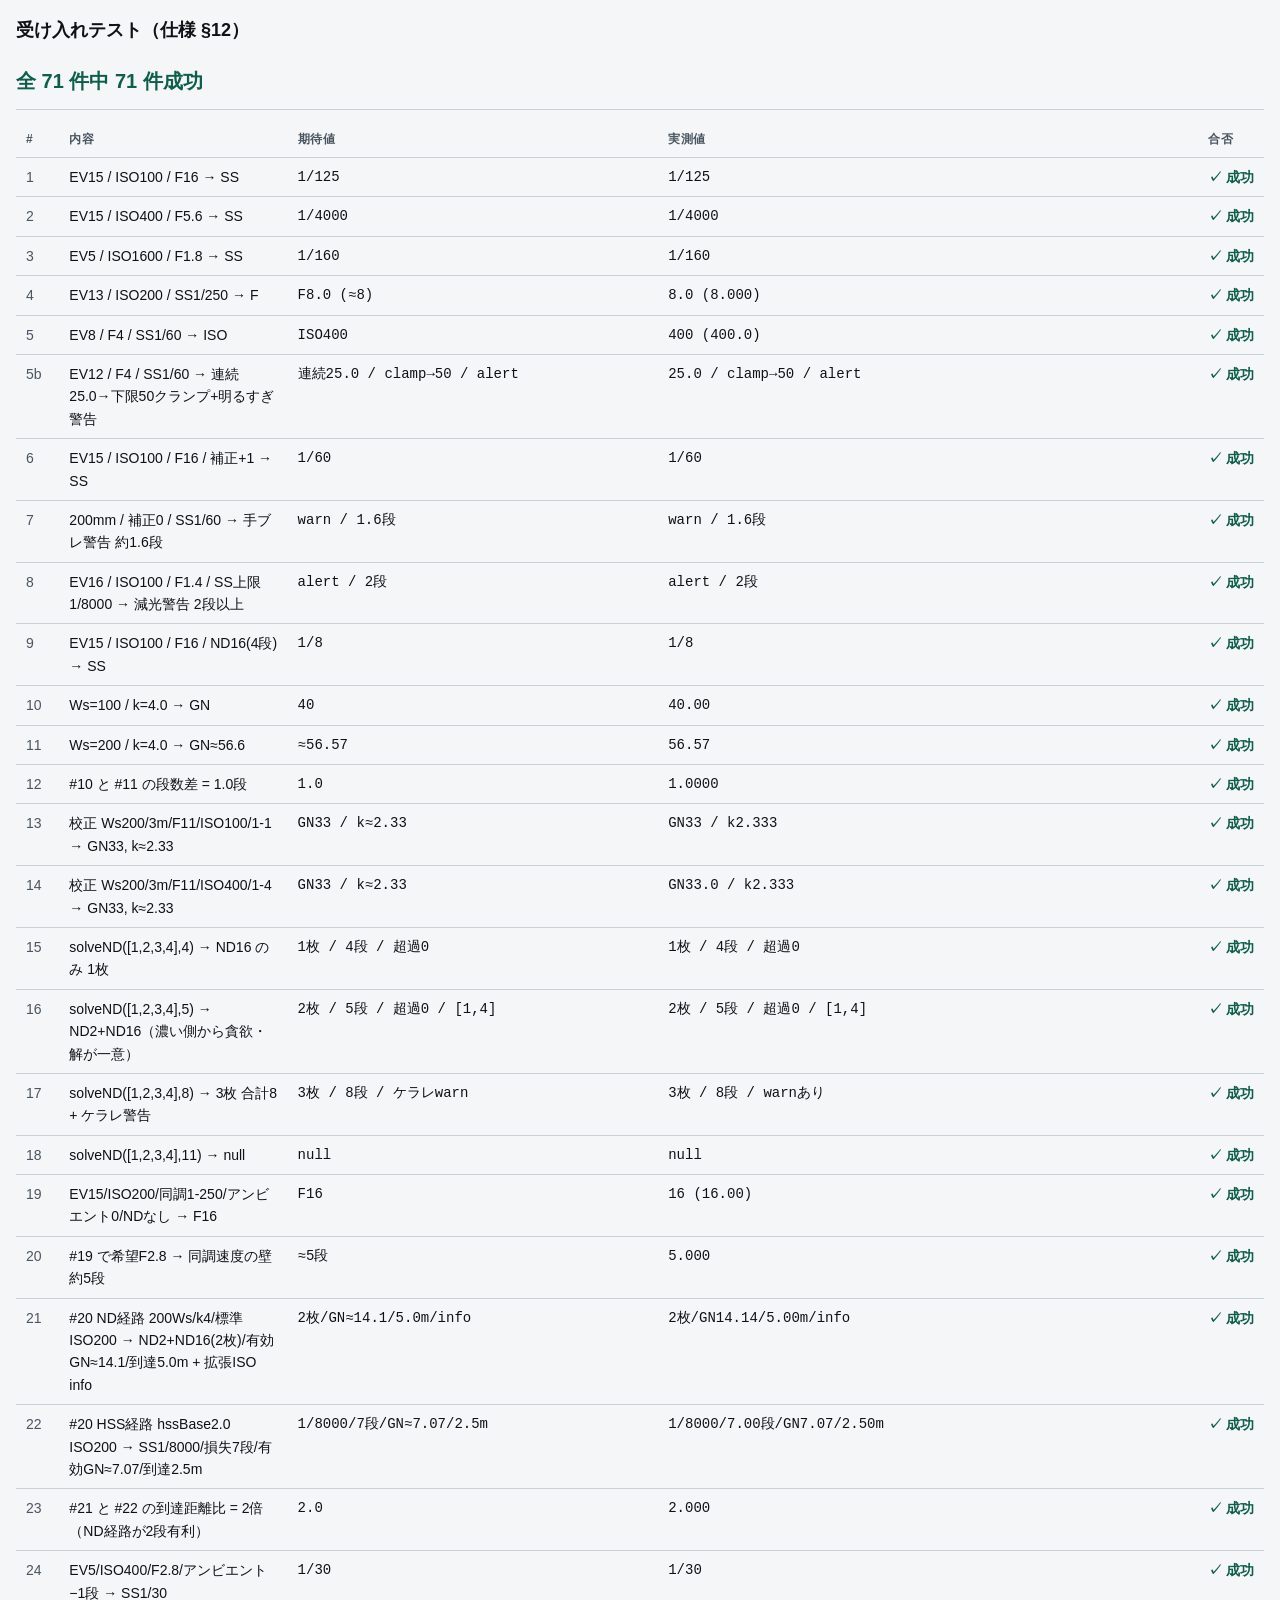
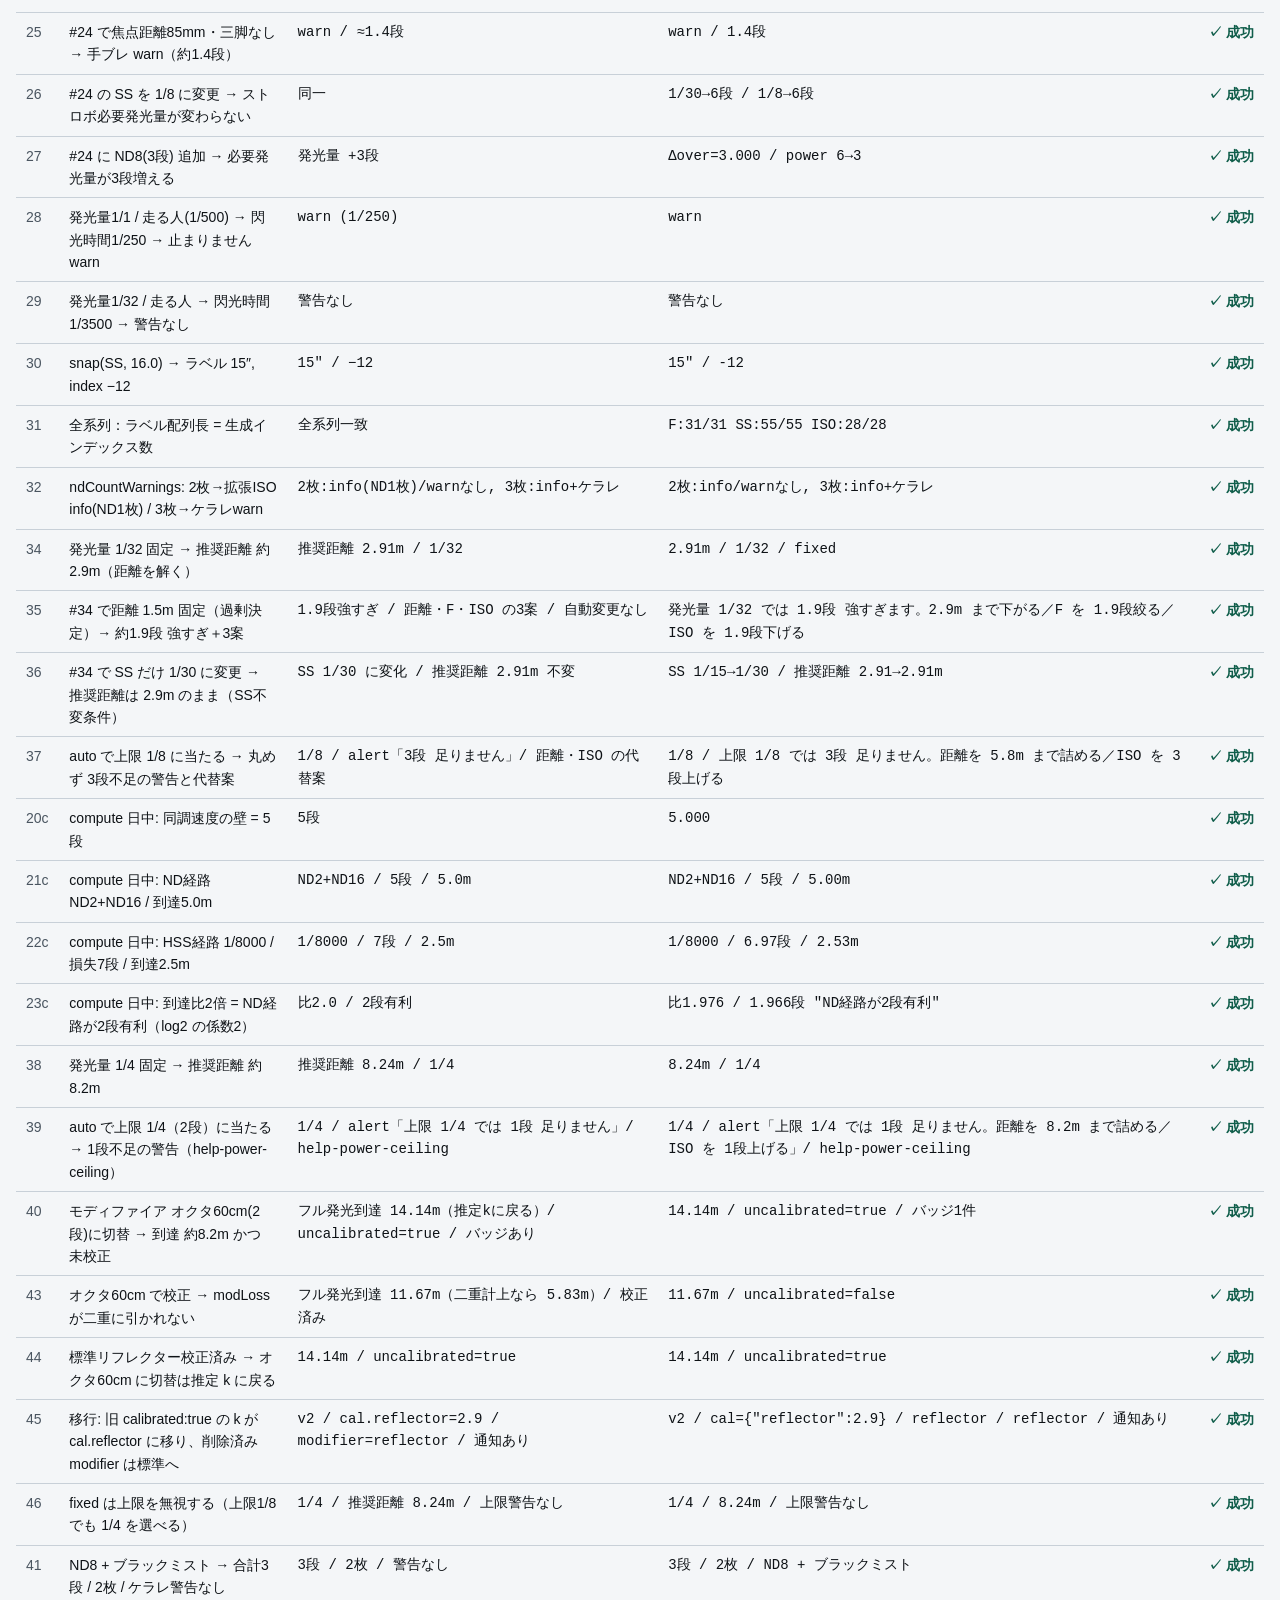
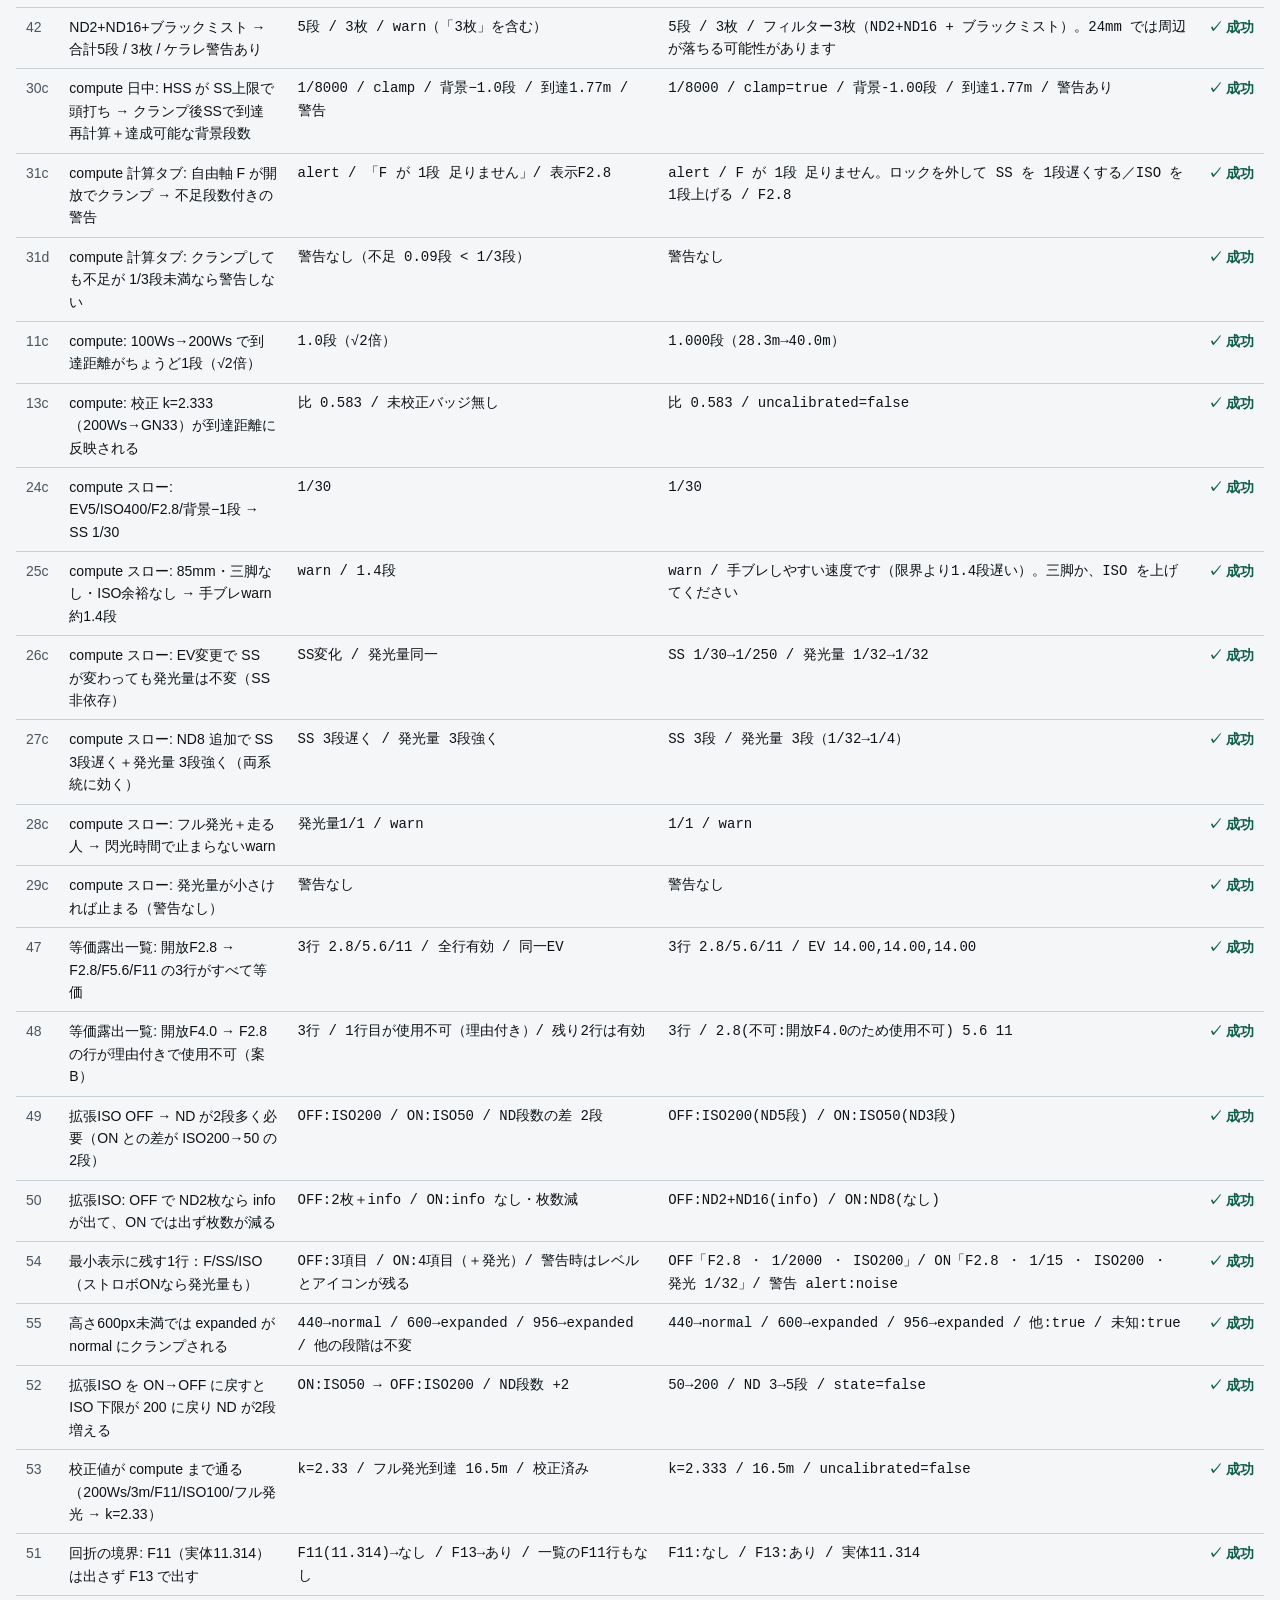
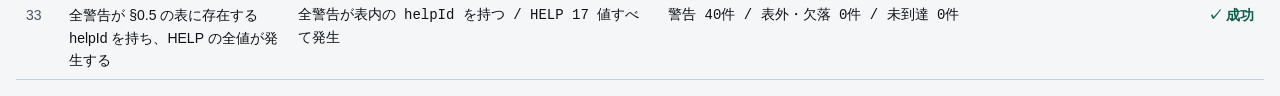
==== tests.html @ 0c73f781 "feat: 結果パネルの高さ3段階、校正UIの常時表示、発光量設定のドロップダウン化 - 結果パネルを expanded / normal / minimal の3段階に。上端のハンドルを   上下ス" ====
<!doctype html>
<html lang="ja">
<head>
  <meta charset="utf-8">
  <meta name="viewport" content="width=device-width, initial-scale=1">
  <title>受け入れテスト — 適正露出アシスタント</title>
  <style>
    :root {
      --paper: #F4F6F8; --panel: #FFFFFF; --ink: #0E1216; --ink-2: #4A5560;
      --rule: #C8D0D8; --ok: #0F5D4A; --alert: #96131A;
    }
    @media (prefers-color-scheme: dark) {
      :root {
        --paper: #0B0F12; --panel: #151B21; --ink: #EAF0F5; --ink-2: #97A5B1;
        --rule: #2A343D; --ok: #4FCFA8; --alert: #FF6B6B;
      }
    }
    * { box-sizing: border-box; }
    body {
      margin: 0; padding: 16px; background: var(--paper); color: var(--ink);
      font-family: -apple-system, BlinkMacSystemFont, "Hiragino Sans", "Noto Sans JP", sans-serif;
      line-height: 1.6;
    }
    h1 { font-size: 18px; margin: 0 0 12px; }
    #summary {
      position: sticky; top: 0; background: var(--paper); padding: 8px 0 12px;
      font-size: 20px; font-weight: 700; border-bottom: 1px solid var(--rule); z-index: 1;
    }
    #summary.pass { color: var(--ok); }
    #summary.fail { color: var(--alert); }
    table { width: 100%; border-collapse: collapse; margin-top: 12px; }
    th, td {
      text-align: left; padding: 8px 10px; border-bottom: 1px solid var(--rule);
      vertical-align: top; font-size: 14px;
    }
    th { color: var(--ink-2); font-size: 12px; letter-spacing: .04em; }
    td.val { font-family: ui-monospace, SFMono-Regular, Menlo, monospace; font-variant-numeric: tabular-nums; }
    td.res { font-weight: 700; white-space: nowrap; }
    tr.fail { background: color-mix(in srgb, var(--alert) 12%, transparent); }
    tr.fail td.res { color: var(--alert); }
    tr.pass td.res { color: var(--ok); }
    .id { color: var(--ink-2); }
    .name { max-width: 34ch; }
  </style>
</head>
<body>
  <h1>受け入れテスト（仕様 §12）</h1>
  <div id="summary">実行中…</div>
  <table>
    <thead>
      <tr><th>#</th><th class="name">内容</th><th>期待値</th><th>実測値</th><th>合否</th></tr>
    </thead>
    <tbody id="rows"></tbody>
  </table>

  <script type="module">
    import { F, SS, ISO, snap } from './js/stops.js';
    import { solveSS, solveN, solveISO, evTarget, handShakeLimit } from './js/exposure.js';
    import { solveND } from './js/filters.js';
    import {
      gnBase, applyModifier, applyIso, effectiveGN, reachDistance,
      calibrate, hssLoss, overStops, resolvePower, flashDuration,
    } from './js/flash.js';
    import {
      shakeWarning, overBrightWarning, isoFloorWarning, freezeWarning,
      daylightSync, slowSyncAmbient, ndCountWarnings, formatStops,
    } from './js/advisor.js';
    import { SUBJECTS, POWER_STEPS, HELP } from './js/scenes.js';
    import { compute } from './js/compute.js';
    import { makeState, migrate, mergeDeep, clampPanelSize } from './js/state.js';

    // ---- 判定ヘルパー -------------------------------------------------------
    const rel = (a, b, tol = 0.01) => Math.abs(a - b) <= Math.abs(b) * tol + 1e-9;
    const near = (a, b, tol = 0.02) => Math.abs(a - b) <= tol;
    const subjectSS = (key) => SUBJECTS.find(s => s.key === key).ss;
    const powerDur = (stops) => POWER_STEPS[stops].duration;

    // 各テストは { id, name, run } を持ち、run は { expected, actual, pass } を返す。
    const T = [];
    const add = (id, name, run) => T.push({ id, name, run });

    // ===== アンビエント ======================================================
    add(1, 'EV15 / ISO100 / F16 → SS', () => {
      const t = solveSS(15, 100, F.real(24)); // F16
      const s = snap(SS, t);
      return { expected: '1/125', actual: s.label, pass: s.label === '1/125' };
    });
    add(2, 'EV15 / ISO400 / F5.6 → SS', () => {
      const s = snap(SS, solveSS(15, 400, F.real(15))); // F5.6
      return { expected: '1/4000', actual: s.label, pass: s.label === '1/4000' };
    });
    add(3, 'EV5 / ISO1600 / F1.8 → SS', () => {
      const s = snap(SS, solveSS(5, 1600, F.real(5))); // F1.8
      return { expected: '1/160', actual: s.label, pass: s.label === '1/160' };
    });
    add(4, 'EV13 / ISO200 / SS1/250 → F', () => {
      const n = solveN(13, 200, SS.real(24)); // 1/250
      const s = snap(F, n);
      return { expected: 'F8.0 (≈8)', actual: `${s.label} (${n.toFixed(3)})`, pass: s.label === '8.0' && rel(n, 8) };
    });
    add(5, 'EV8 / F4 / SS1/60 → ISO', () => {
      const iso = solveISO(8, F.real(12), SS.real(18)); // F4, 1/60
      const s = snap(ISO, iso);
      return { expected: 'ISO400', actual: `${s.label} (${iso.toFixed(1)})`, pass: s.label === '400' && rel(iso, 400) };
    });
    add('5b', 'EV12 / F4 / SS1/60 → 連続25.0→下限50クランプ+明るすぎ警告', () => {
      const iso = solveISO(12, F.real(12), SS.real(18)); // = 25.0
      const s = snap(ISO, iso);
      const w = isoFloorWarning(iso, 50);
      const ok = rel(iso, 25) && s.clamped && rel(s.real, 50) && w && w.level === 'alert' && /明るすぎ/.test(w.message);
      return { expected: '連続25.0 / clamp→50 / alert', actual: `${iso.toFixed(1)} / clamp→${s.real} / ${w ? w.level : 'なし'}`, pass: ok };
    });
    add(6, 'EV15 / ISO100 / F16 / 補正+1 → SS', () => {
      const s = snap(SS, solveSS(15, 100, F.real(24), 1));
      return { expected: '1/60', actual: s.label, pass: s.label === '1/60' };
    });
    add(7, '200mm / 補正0 / SS1/60 → 手ブレ警告 約1.6段', () => {
      const w = shakeWarning(SS.real(18), 200, 0); // 1/60
      const ok = w && w.level === 'warn' && formatStops(w.stops) === '1.6' && /1\.6段/.test(w.message);
      return { expected: 'warn / 1.6段', actual: w ? `${w.level} / ${formatStops(w.stops)}段` : 'なし', pass: ok };
    });
    add(8, 'EV16 / ISO100 / F1.4 / SS上限1/8000 → 減光警告 2段以上', () => {
      const needed = solveSS(16, 100, F.real(3)); // F1.4
      const w = overBrightWarning(needed, SS.real(39)); // 1/8000
      const ok = w && w.level === 'alert' && rel(w.stops, 2) && /2段/.test(w.message);
      return { expected: 'alert / 2段', actual: w ? `${w.level} / ${formatStops(w.stops)}段` : 'なし', pass: ok };
    });
    add(9, 'EV15 / ISO100 / F16 / ND16(4段) → SS', () => {
      const s = snap(SS, solveSS(15, 100, F.real(24), 0, 4));
      return { expected: '1/8', actual: s.label, pass: s.label === '1/8' };
    });

    // ===== Ws → GN と校正 ====================================================
    add(10, 'Ws=100 / k=4.0 → GN', () => {
      const gn = gnBase(100, 4.0);
      return { expected: '40', actual: gn.toFixed(2), pass: rel(gn, 40) };
    });
    add(11, 'Ws=200 / k=4.0 → GN≈56.6', () => {
      const gn = gnBase(200, 4.0);
      return { expected: '≈56.57', actual: gn.toFixed(2), pass: rel(gn, 56.568) };
    });
    add(12, '#10 と #11 の段数差 = 1.0段', () => {
      const diff = 2 * Math.log2(gnBase(200, 4) / gnBase(100, 4));
      return { expected: '1.0', actual: diff.toFixed(4), pass: near(diff, 1.0, 1e-6) };
    });
    add(13, '校正 Ws200/3m/F11/ISO100/1-1 → GN33, k≈2.33', () => {
      const c = calibrate({ ws: 200, distance: 3, fAperture: 11, iso: 100, powerStops: 0 });
      const ok = rel(c.gnMeasured, 33) && rel(c.k, 2.333, 0.005);
      return { expected: 'GN33 / k≈2.33', actual: `GN${c.gnMeasured} / k${c.k.toFixed(3)}`, pass: ok };
    });
    add(14, '校正 Ws200/3m/F11/ISO400/1-4 → GN33, k≈2.33', () => {
      const c = calibrate({ ws: 200, distance: 3, fAperture: 11, iso: 400, powerStops: 2 });
      const ok = rel(c.gnAtIso100Full, 33) && rel(c.k, 2.333, 0.005);
      return { expected: 'GN33 / k≈2.33', actual: `GN${c.gnAtIso100Full.toFixed(1)} / k${c.k.toFixed(3)}`, pass: ok };
    });

    // ===== ND 組み合わせ =====================================================
    add(15, 'solveND([1,2,3,4],4) → ND16 のみ 1枚', () => {
      const r = solveND([1, 2, 3, 4], 4);
      const ok = r.count === 1 && r.totalStops === 4 && r.excess === 0;
      return { expected: '1枚 / 4段 / 超過0', actual: `${r.count}枚 / ${r.totalStops}段 / 超過${r.excess}`, pass: ok };
    });
    add(16, 'solveND([1,2,3,4],5) → ND2+ND16（濃い側から貪欲・解が一意）', () => {
      const r = solveND([1, 2, 3, 4], 5);
      // 同枚数の解（ND4+ND8）もあるが、仕様 §6 により濃い側から貪欲に選んだ解に一意化する
      const ok = r.count === 2 && r.totalStops === 5 && r.excess === 0
        && r.filters.join('+') === '1+4';
      return { expected: '2枚 / 5段 / 超過0 / [1,4]', actual: `${r.count}枚 / ${r.totalStops}段 / 超過${r.excess} / [${r.filters}]`, pass: ok };
    });
    add(17, 'solveND([1,2,3,4],8) → 3枚 合計8 + ケラレ警告', () => {
      const r = solveND([1, 2, 3, 4], 8);
      const w = ndCountWarnings(r, { baseISO: 200, expandedISOMin: 50, ownedND: [1, 2, 3, 4], wallStops: 8 });
      const kerare = w.some(x => x.level === 'warn' && /ケラレ/.test(x.message));
      const ok = r.count === 3 && r.totalStops === 8 && kerare;
      return { expected: '3枚 / 8段 / ケラレwarn', actual: `${r.count}枚 / ${r.totalStops}段 / ${kerare ? 'warnあり' : 'なし'}`, pass: ok };
    });
    add(18, 'solveND([1,2,3,4],11) → null', () => {
      const r = solveND([1, 2, 3, 4], 11);
      return { expected: 'null', actual: String(r), pass: r === null };
    });

    // ===== 日中シンクロ ======================================================
    const DS_BASE = {
      evScene: 15, iso: 200, comp: 0, syncSpeedReal: SS.real(24), // 1/250
      ownedND: [1, 2, 3, 4], ws: 200, k: 4.0, modLoss: 0,
      hssCapable: true, hssBaseLoss: 2.0, baseISO: 200, expandedISOMin: 50,
    };
    add(19, 'EV15/ISO200/同調1-250/アンビエント0/NDなし → F16', () => {
      const r = daylightSync({ ...DS_BASE, ambientOffset: 0 });
      const ok = r.fAtSync.label === '16' && rel(r.fAtSyncReal, 16);
      return { expected: 'F16', actual: `${r.fAtSync.label} (${r.fAtSyncReal.toFixed(2)})`, pass: ok };
    });
    add(20, '#19 で希望F2.8 → 同調速度の壁 約5段', () => {
      const r = daylightSync({ ...DS_BASE, ambientOffset: 0, desiredN: F.real(9) }); // F2.8
      return { expected: '≈5段', actual: r.wallStops.toFixed(3), pass: rel(r.wallStops, 5) };
    });
    add(21, '#20 ND経路 200Ws/k4/標準 ISO200 → ND2+ND16(2枚)/有効GN≈14.1/到達5.0m + 拡張ISO info', () => {
      const r = daylightSync({ ...DS_BASE, ambientOffset: 0, desiredN: F.real(9) });
      const nd = r.ndPath;
      const info = r.warnings.some(w => w.level === 'info' && /拡張/.test(w.message));
      const ok = nd.count === 2 && nd.totalStops === 5 && rel(nd.gnEff, 14.14, 0.02) && rel(nd.reach, 5.0, 0.02) && info;
      return { expected: '2枚/GN≈14.1/5.0m/info', actual: `${nd.count}枚/GN${nd.gnEff.toFixed(2)}/${nd.reach.toFixed(2)}m/${info ? 'info' : 'なし'}`, pass: ok };
    });
    add(22, '#20 HSS経路 hssBase2.0 ISO200 → SS1/8000/損失7段/有効GN≈7.07/到達2.5m', () => {
      const r = daylightSync({ ...DS_BASE, ambientOffset: 0, desiredN: F.real(9) });
      const h = r.hssPath;
      const ok = h.ss.label === '1/8000' && rel(h.hssLoss, 7) && rel(h.gnEff, 7.07, 0.02) && rel(h.reach, 2.5, 0.02);
      return { expected: '1/8000/7段/GN≈7.07/2.5m', actual: `${h.ss.label}/${h.hssLoss.toFixed(2)}段/GN${h.gnEff.toFixed(2)}/${h.reach.toFixed(2)}m`, pass: ok };
    });
    add(23, '#21 と #22 の到達距離比 = 2倍（ND経路が2段有利）', () => {
      const r = daylightSync({ ...DS_BASE, ambientOffset: 0, desiredN: F.real(9) });
      const ratio = r.ndPath.reach / r.hssPath.reach;
      return { expected: '2.0', actual: ratio.toFixed(3), pass: rel(ratio, 2.0) };
    });

    // ===== スローシンクロ ====================================================
    add(24, 'EV5/ISO400/F2.8/アンビエント−1段 → SS1/30', () => {
      const r = slowSyncAmbient({ evScene: 5, iso: 400, N: F.real(9), ambientOffset: -1 }); // F2.8
      return { expected: '1/30', actual: r.ss.label, pass: r.ss.label === '1/30' };
    });
    add(25, '#24 で焦点距離85mm・三脚なし → 手ブレ warn（約1.4段）', () => {
      const r = slowSyncAmbient({ evScene: 5, iso: 400, N: F.real(9), ambientOffset: -1 });
      const w = shakeWarning(r.ss.real, 85, 0);
      const ok = w && w.level === 'warn' && rel(w.stops, 1.4, 0.05);
      return { expected: 'warn / ≈1.4段', actual: w ? `${w.level} / ${formatStops(w.stops)}段` : 'なし', pass: ok };
    });
    add(26, '#24 の SS を 1/8 に変更 → ストロボ必要発光量が変わらない', () => {
      // ストロボ側は SS に依存しない。同じ機材条件なら SS を変えても発光量は不変。
      const gi = applyIso(applyModifier(gnBase(200, 4), 0), 400);
      const N = F.real(9), dist = 5;
      const pAt30 = resolvePower(overStops(effectiveGN(gi, 0, 0, 0), N, dist)); // SS 1/30 の文脈
      const pAt8 = resolvePower(overStops(effectiveGN(gi, 0, 0, 0), N, dist));  // SS 1/8 の文脈
      const ok = pAt30.powerStops === pAt8.powerStops;
      return { expected: '同一', actual: `1/30→${pAt30.powerStops}段 / 1/8→${pAt8.powerStops}段`, pass: ok };
    });
    add(27, '#24 に ND8(3段) 追加 → 必要発光量が3段増える', () => {
      const gi = applyIso(applyModifier(gnBase(200, 4), 0), 400);
      const N = F.real(9), dist = 5;
      const overNoND = overStops(effectiveGN(gi, 0, 0, 0), N, dist);
      const overND3 = overStops(effectiveGN(gi, 0, 3, 0), N, dist);
      const pNo = resolvePower(overNoND).powerStops;
      const pNd = resolvePower(overND3).powerStops;
      // 過剰段数が3減る＝発光量を3段上げる（powerStops が3減る）
      const ok = near(overNoND - overND3, 3, 1e-9) && (pNo - pNd) === 3;
      return { expected: '発光量 +3段', actual: `Δover=${(overNoND - overND3).toFixed(3)} / power ${pNo}→${pNd}`, pass: ok };
    });
    add(28, '発光量1/1 / 走る人(1/500) → 閃光時間1/250 → 止まりません warn', () => {
      const w = freezeWarning(powerDur(0), subjectSS('running'));
      const ok = w && w.level === 'warn' && flashDuration(0) === powerDur(0);
      return { expected: 'warn (1/250)', actual: w ? `${w.level}` : '警告なし', pass: ok };
    });
    add(29, '発光量1/32 / 走る人 → 閃光時間1/3500 → 警告なし', () => {
      const w = freezeWarning(powerDur(5), subjectSS('running'));
      return { expected: '警告なし', actual: w ? w.level : '警告なし', pass: w === null };
    });

    // ===== テーブル ==========================================================
    add(30, 'snap(SS, 16.0) → ラベル 15″, index −12', () => {
      const s = snap(SS, 16.0);
      const ok = s.label === '15″' && s.index === -12;
      return { expected: '15″ / −12', actual: `${s.label} / ${s.index}`, pass: ok };
    });
    add(31, '全系列：ラベル配列長 = 生成インデックス数', () => {
      const check = (series) => {
        const count = series.maxIndex - series.minIndex + 1;
        if (series.labels.length !== count) return false;
        for (let i = series.minIndex; i <= series.maxIndex; i++) {
          if (typeof series.label(i) !== 'string') return false;
          if (!Number.isFinite(series.real(i))) return false;
        }
        return true;
      };
      const ok = check(F) && check(SS) && check(ISO);
      const detail = `F:${F.labels.length}/${F.maxIndex - F.minIndex + 1} SS:${SS.labels.length}/${SS.maxIndex - SS.minIndex + 1} ISO:${ISO.labels.length}/${ISO.maxIndex - ISO.minIndex + 1}`;
      return { expected: '全系列一致', actual: detail, pass: ok };
    });

    // ===== ND 枚数警告（拡張ISO 導線／ケラレ）==============================
    add(32, 'ndCountWarnings: 2枚→拡張ISO info(ND1枚) / 3枚→ケラレwarn', () => {
      const two = ndCountWarnings(solveND([1, 2, 3, 4], 5), { baseISO: 200, expandedISOMin: 50, ownedND: [1, 2, 3, 4], wallStops: 5 });
      const three = ndCountWarnings(solveND([1, 2, 3, 4], 8), { baseISO: 200, expandedISOMin: 50, ownedND: [1, 2, 3, 4], wallStops: 8 });
      const twoInfo = two.some((w) => w.level === 'info' && /拡張/.test(w.message) && /ND 1枚/.test(w.message));
      const twoNoKerare = !two.some((w) => /ケラレ/.test(w.message));
      const threeInfo = three.some((w) => w.level === 'info' && /拡張/.test(w.message));
      const threeKerare = three.some((w) => w.level === 'warn' && /ケラレ/.test(w.message));
      const ok = twoInfo && twoNoKerare && threeInfo && threeKerare;
      return {
        expected: '2枚:info(ND1枚)/warnなし, 3枚:info+ケラレ',
        actual: `2枚:${twoInfo ? 'info' : '×'}/${twoNoKerare ? 'warnなし' : 'warnあり'}, 3枚:${threeInfo ? 'info' : '×'}+${threeKerare ? 'ケラレ' : '×'}`,
        pass: ok,
      };
    });

    // ======================================================================
    //  compute(state) 経由の統合テスト（末尾 c = compute を通す）
    //  純粋関数を直接呼ぶ上の群と違い、意図別ロジック・経路比較・警告の
    //  「組み立て」まで含めて検証する。ここが赤くなればアプリの表示が誤る。
    // ======================================================================
    const F28 = 2 ** (9 / 6);   // F2.8 の厳密値 2.8284
    const SYNC = 2 ** -8;       // 同調 1/250 の厳密値（1/256）

    /** 日中シンクロの基準状態（仕様 #19〜#23 と同条件）。 */
    const dayState = (patch = {}) => makeState({
      intent: 'daylightSync',
      scene: { evBase: 15, adjust: 0 },
      camera: { syncSpeed: SYNC, isoMin: 200 },
      lens: { fMin: F28 },
      profiles: makeState().profiles.map((p) => ({ ...p, powerCeilingStops: 0 })),
      flash: { profileId: 'p2', modifier: 'reflector', distance: 3, ambientOffset: 0 },
      ...patch,
    });
    /**
     * スローシンクロの基準状態。
     * 発光量の上限（既定 1/8）は物理の検証を妨げるため、ここでは 0（1/1 まで許可）にする。
     * 上限そのものの検証は #37 で行う。
     */
    const noCeiling = () => makeState().profiles.map((p) => ({ ...p, powerCeilingStops: 0 }));
    const slowState = (patch = {}) => makeState({
      intent: 'slowSync',
      subject: 'running',
      scene: { evBase: 5, adjust: 0 },
      camera: { isoMin: 400 },
      lens: { fMin: F28 },
      profiles: noCeiling(),
      flash: { profileId: 'p2', distance: 8, ambientOffset: -1, tripod: true },
      ...patch,
    });

    // ===== 発光量モード（#34〜#37）==========================================
    // 共通前提：200Ws / k=2.33（校正済み）/ 標準リフレクター / ISO200 / F2.8 / ND なし
    //   GN_base = 2.33×√200 = 32.95 ／ GN_iso = 32.95×√2 = 46.60
    const K233 = 2.33;
    const powerState = (patch = {}) => makeState({
      intent: 'slowSync',
      subject: 'static',
      scene: { evBase: 5, adjust: 0 },
      camera: { isoMin: 200 },
      lens: { fMin: F28 },
      // 校正はモディファイアごと：標準リフレクターで k=2.33 を実測した状態にする
      profiles: makeState().profiles.map((p) => (p.id === 'p2'
        ? { ...p, cal: { reflector: K233 }, powerCeilingStops: 3, minPowerStops: 7 } : p)),
      flash: { profileId: 'p2', modifier: 'reflector', distance: 3, ambientOffset: -1, tripod: true, powerMode: 'fixed', powerStops: 5 },
      ...patch,
    });

    add(34, '発光量 1/32 固定 → 推奨距離 約2.9m（距離を解く）', () => {
      const d = compute(powerState());
      const gnIso = K233 * Math.sqrt(200) * Math.SQRT2;      // 46.60
      const expect = (gnIso * 2 ** (-5 / 2)) / F28;          // 8.238 / 2.8284 = 2.91
      const ok = rel(d.flash.recommendedDistance, expect, 0.01) && rel(expect, 2.91, 0.01)
        && d.flash.powerLabel === '1/32' && d.flash.mode === 'fixed';
      return {
        expected: `推奨距離 ${expect.toFixed(2)}m / 1/32`,
        actual: `${d.flash.recommendedDistance.toFixed(2)}m / ${d.flash.powerLabel} / ${d.flash.mode}`,
        pass: ok,
      };
    });
    add(35, '#34 で距離 1.5m 固定（過剰決定）→ 約1.9段 強すぎ＋3案', () => {
      const d = compute(powerState({ flash: { profileId: 'p2', modifier: 'reflector', distance: 1.5, ambientOffset: -1, tripod: true, powerMode: 'fixed', powerStops: 5 } }));
      const w = d.warnings.find((x) => /強すぎます/.test(x.message));
      const ok = w && /1\.9段/.test(w.message)
        && /m まで下がる/.test(w.message) && /F を/.test(w.message) && /ISO を/.test(w.message)
        // 自動でどれも変更しない：発光量も距離も設定値のまま
        && d.flash.powerLabel === '1/32' && rel(d.flash.recommendedDistance, 2.91, 0.02);
      return {
        expected: '1.9段強すぎ / 距離・F・ISO の3案 / 自動変更なし',
        actual: w ? w.message : '警告なし',
        pass: ok,
      };
    });
    add(36, '#34 で SS だけ 1/30 に変更 → 推奨距離は 2.9m のまま（SS不変条件）', () => {
      const a = compute(powerState());                        // EV5 → SS 1/15
      const b = compute(powerState({ scene: { evBase: 6, adjust: 0 } })); // EV6 → SS 1/30
      const ok = b.ambient.ssLabel === '1/30' && a.ambient.ssLabel !== b.ambient.ssLabel
        && rel(b.flash.recommendedDistance, a.flash.recommendedDistance, 1e-9)
        && rel(b.flash.recommendedDistance, 2.91, 0.01);
      return {
        expected: 'SS 1/30 に変化 / 推奨距離 2.91m 不変',
        actual: `SS ${a.ambient.ssLabel}→${b.ambient.ssLabel} / 推奨距離 ${a.flash.recommendedDistance.toFixed(2)}→${b.flash.recommendedDistance.toFixed(2)}m`,
        pass: ok,
      };
    });
    add(37, 'auto で上限 1/8 に当たる → 丸めず 3段不足の警告と代替案', () => {
      // 必要発光量が 1/1（0段）になる距離＝GN_iso/N。上限 1/8(3段) なので 3段足りない
      const gnIso = K233 * Math.sqrt(200) * Math.SQRT2;
      const dist = gnIso / F28; // 16.48m
      const d = compute(powerState({
        flash: { profileId: 'p2', modifier: 'reflector', distance: dist, ambientOffset: -1, tripod: true, powerMode: 'auto' },
      }));
      const w = d.warnings.find((x) => /足りません/.test(x.message));
      const ok = d.flash.powerLabel === '1/8'          // 上限で止まる
        && w && w.level === 'alert' && /3段 足りません/.test(w.message)
        && /まで詰める/.test(w.message) && /ISO を/.test(w.message);
      return {
        expected: '1/8 / alert「3段 足りません」/ 距離・ISO の代替案',
        actual: `${d.flash.powerLabel} / ${w ? w.message : '警告なし'}`,
        pass: ok,
      };
    });

    add('20c', 'compute 日中: 同調速度の壁 = 5段', () => {
      const d = compute(dayState());
      const ok = d.wall != null && rel(d.wall.stops, 5, 0.01);
      return { expected: '5段', actual: d.wall ? d.wall.stops.toFixed(3) : 'なし', pass: ok };
    });
    add('21c', 'compute 日中: ND経路 ND2+ND16 / 到達5.0m', () => {
      const d = compute(dayState());
      const p = d.paths.nd;
      const ok = p && p.nd === 'ND2+ND16' && p.lossStops === 5 && rel(p.reach, 5.0, 0.02);
      return { expected: 'ND2+ND16 / 5段 / 5.0m', actual: p ? `${p.nd} / ${p.lossStops}段 / ${p.reach.toFixed(2)}m` : 'なし', pass: ok };
    });
    add('22c', 'compute 日中: HSS経路 1/8000 / 損失7段 / 到達2.5m', () => {
      const d = compute(dayState());
      const p = d.paths.hss;
      const ok = p && p.ss === '1/8000' && rel(p.lossStops, 7, 0.02) && rel(p.reach, 2.5, 0.02);
      return { expected: '1/8000 / 7段 / 2.5m', actual: p ? `${p.ss} / ${p.lossStops.toFixed(2)}段 / ${p.reach.toFixed(2)}m` : 'なし', pass: ok };
    });
    add('23c', 'compute 日中: 到達比2倍 = ND経路が2段有利（log2 の係数2）', () => {
      const d = compute(dayState());
      const ratio = d.paths.nd.reach / d.paths.hss.reach;
      const adv = d.paths.advantageStops;
      // 光量は距離の2乗に反比例：比2倍 = 2段。log2(比) だけだと 1段になり半分に見える。
      const ok = rel(ratio, 2.0, 0.02) && rel(adv, 2.0, 0.02) && /2段有利/.test(d.paths.advantage || '');
      return { expected: '比2.0 / 2段有利', actual: `比${ratio.toFixed(3)} / ${adv.toFixed(3)}段 "${d.paths.advantage || ''}"`, pass: ok };
    });
    add(38, '発光量 1/4 固定 → 推奨距離 約8.2m', () => {
      const d = compute(powerState({
        flash: { profileId: 'p2', modifier: 'reflector', distance: 3, ambientOffset: -1, tripod: true, powerMode: 'fixed', powerStops: 2 },
      }));
      const gnIso = K233 * Math.sqrt(200) * Math.SQRT2;  // 46.60
      const expect = (gnIso * 2 ** -1) / F28;            // 23.30 / 2.8284 = 8.24
      const ok = rel(d.flash.recommendedDistance, expect, 0.01) && rel(expect, 8.24, 0.01)
        && d.flash.powerLabel === '1/4';
      return {
        expected: `推奨距離 ${expect.toFixed(2)}m / 1/4`,
        actual: `${d.flash.recommendedDistance.toFixed(2)}m / ${d.flash.powerLabel}`,
        pass: ok,
      };
    });
    add(39, 'auto で上限 1/4（2段）に当たる → 1段不足の警告（help-power-ceiling）', () => {
      // 必要発光量が 1段（1/2）相当の距離＝フル発光到達 ÷ √2
      const gnIso = K233 * Math.sqrt(200) * Math.SQRT2;
      const dist = (gnIso / F28) / Math.SQRT2; // 16.48 / 1.414 = 11.65m
      const d = compute(powerState({
        profiles: makeState().profiles.map((p) => (p.id === 'p2'
          ? { ...p, cal: { reflector: K233 }, powerCeilingStops: 2, minPowerStops: 7 } : p)),
        flash: { profileId: 'p2', modifier: 'reflector', distance: dist, ambientOffset: -1, tripod: true, powerMode: 'auto' },
      }));
      const w = d.warnings.find((x) => /上限/.test(x.message));
      const ok = d.flash.powerLabel === '1/4' && w && w.level === 'alert'
        && /1段 足りません/.test(w.message) && w.helpId === 'help-power-ceiling';
      return {
        expected: '1/4 / alert「上限 1/4 では 1段 足りません」/ help-power-ceiling',
        actual: `${d.flash.powerLabel} / ${w ? `${w.level}「${w.message}」/ ${w.helpId}` : '警告なし'}`,
        pass: ok,
      };
    });
    add(40, 'モディファイア オクタ60cm(2段)に切替 → 到達 約8.2m かつ 未校正', () => {
      // 標準リフレクターで校正済み（k=2.33）だが、オクタ60cm は未校正なのでバッジが出る
      const d = compute(powerState({
        flash: { profileId: 'p2', modifier: 'octa60', distance: 3, ambientOffset: -1, tripod: true, powerMode: 'auto' },
      }));
      // オクタ60cm は未校正なので k は推定値 4.0 に戻り、オクタの推定2段を適用する
      const gnIsoEst = 4.0 * Math.sqrt(200) * Math.SQRT2;   // 80.0
      const expect = (gnIsoEst * 2 ** -1) / F28;            // 40.0 / 2.8284 = 14.14m
      const ok = rel(d.flash.reachFull, expect, 0.01) && rel(expect, 14.14, 0.01)
        && d.uncalibrated === true && d.badges.some((b) => /推定値/.test(b.text));
      return {
        expected: `フル発光到達 ${expect.toFixed(2)}m（推定kに戻る）/ uncalibrated=true / バッジあり`,
        actual: `${d.flash.reachFull.toFixed(2)}m / uncalibrated=${d.uncalibrated} / バッジ${d.badges.length}件`,
        pass: ok,
      };
    });
    add(43, 'オクタ60cm で校正 → modLoss が二重に引かれない', () => {
      // cal['octa60'] はオクタを付けて測った実効 k なので、そこに推定2段を上乗せしてはいけない
      const kOcta = 1.65; // 実測相当（標準リフレクター 2.33 の約2段落ち）
      const d = compute(powerState({
        profiles: makeState().profiles.map((p) => (p.id === 'p2'
          ? { ...p, cal: { reflector: K233, octa60: kOcta }, powerCeilingStops: 3, minPowerStops: 7 } : p)),
        flash: { profileId: 'p2', modifier: 'octa60', distance: 3, ambientOffset: -1, tripod: true, powerMode: 'auto' },
      }));
      const expect = (kOcta * Math.sqrt(200) * Math.SQRT2) / F28; // 減光の上乗せなし
      const doubled = expect / 2;                                  // 二重計上なら2段ぶん落ちる
      const ok = rel(d.flash.reachFull, expect, 0.01) && !rel(d.flash.reachFull, doubled, 0.01)
        && d.uncalibrated === false;
      return {
        expected: `フル発光到達 ${expect.toFixed(2)}m（二重計上なら ${doubled.toFixed(2)}m）/ 校正済み`,
        actual: `${d.flash.reachFull.toFixed(2)}m / uncalibrated=${d.uncalibrated}`,
        pass: ok,
      };
    });
    add(44, '標準リフレクター校正済み → オクタ60cm に切替は推定 k に戻る', () => {
      const d = compute(powerState({
        flash: { profileId: 'p2', modifier: 'octa60', distance: 3, ambientOffset: -1, tripod: true, powerMode: 'auto' },
      }));
      // 未校正なので base k=4.0 に戻り、オクタの推定2段を適用 → 80.0 × 2^-1 ÷ 2.8284 = 14.14m
      const expect = (4.0 * Math.sqrt(200) * Math.SQRT2 * 2 ** -1) / F28;
      const ok = rel(d.flash.reachFull, expect, 0.01) && rel(expect, 14.14, 0.01) && d.uncalibrated === true;
      return {
        expected: `${expect.toFixed(2)}m / uncalibrated=true`,
        actual: `${d.flash.reachFull.toFixed(2)}m / uncalibrated=${d.uncalibrated}`,
        pass: ok,
      };
    });
    add(45, '移行: 旧 calibrated:true の k が cal.reflector に移り、削除済み modifier は標準へ', () => {
      const legacy = {
        // schemaVersion なし＝v1。削除済みキー 'sbLarge' を持つ旧データ
        flash: { profileId: 'p1', modifier: 'sbLarge', distance: 3, ambientOffset: -1 },
        profiles: [
          { id: 'p1', name: '100Ws', ws: 100, k: 2.9, hss: true, minPowerStops: 7, modifier: 'umbTrans', calibrated: true },
        ],
      };
      const { state: m, migrated, notice } = migrate(legacy);
      const p = m.profiles[0];
      const ok = m.schemaVersion === 2 && migrated === true
        && p.cal && rel(p.cal.reflector, 2.9, 1e-9) && p.calibrated === undefined
        && p.modifier === 'reflector' && m.flash.modifier === 'reflector'
        && typeof notice === 'string' && /再校正/.test(notice);
      return {
        expected: 'v2 / cal.reflector=2.9 / modifier=reflector / 通知あり',
        actual: `v${m.schemaVersion} / cal=${JSON.stringify(p.cal)} / ${p.modifier} / ${m.flash.modifier} / ${notice ? '通知あり' : '通知なし'}`,
        pass: ok,
      };
    });
    add(46, 'fixed は上限を無視する（上限1/8でも 1/4 を選べる）', () => {
      const d = compute(powerState({
        profiles: makeState().profiles.map((p) => (p.id === 'p2'
          ? { ...p, cal: { reflector: K233 }, powerCeilingStops: 3, minPowerStops: 7 } : p)),
        flash: { profileId: 'p2', modifier: 'reflector', distance: 3, ambientOffset: -1, tripod: true, powerMode: 'fixed', powerStops: 2 },
      }));
      const expect = (K233 * Math.sqrt(200) * Math.SQRT2 * 2 ** -1) / F28; // 8.24m
      const ceilingWarn = d.warnings.some((w) => /上限/.test(w.message));
      const ok = d.flash.powerLabel === '1/4' && rel(d.flash.recommendedDistance, expect, 0.01) && !ceilingWarn;
      return {
        expected: `1/4 / 推奨距離 ${expect.toFixed(2)}m / 上限警告なし`,
        actual: `${d.flash.powerLabel} / ${d.flash.recommendedDistance.toFixed(2)}m / ${ceilingWarn ? '上限警告あり' : '上限警告なし'}`,
        pass: ok,
      };
    });
    add(41, 'ND8 + ブラックミスト → 合計3段 / 2枚 / ケラレ警告なし', () => {
      const d = compute(makeState({ nd: [3], filters: { blackMist: true }, focal: 24 }));
      const ok = rel(d.filters.ndStops, 3, 1e-9) && d.filters.count === 2
        && !d.warnings.some((w) => /周辺が落ちる/.test(w.message))
        && d.filters.label === 'ND8 + ブラックミスト';
      return {
        expected: '3段 / 2枚 / 警告なし',
        actual: `${d.filters.ndStops}段 / ${d.filters.count}枚 / ${d.filters.label}`,
        pass: ok,
      };
    });
    add(42, 'ND2+ND16+ブラックミスト → 合計5段 / 3枚 / ケラレ警告あり', () => {
      const d = compute(makeState({ nd: [1, 4], filters: { blackMist: true }, focal: 24 }));
      const w = d.warnings.find((x) => /周辺が落ちる/.test(x.message));
      const ok = rel(d.filters.ndStops, 5, 1e-9) && d.filters.count === 3
        && w && w.level === 'warn' && /3枚/.test(w.message) && /24mm/.test(w.message);
      return {
        expected: '5段 / 3枚 / warn（「3枚」を含む）',
        actual: `${d.filters.ndStops}段 / ${d.filters.count}枚 / ${w ? w.message : '警告なし'}`,
        pass: ok,
      };
    });

    add('30c', 'compute 日中: HSS が SS上限で頭打ち → クランプ後SSで到達再計算＋達成可能な背景段数', () => {
      // EV14/ISO200/F2.8/背景−2段 → 理想SS 1/16384 は上限 1/8192 を超える（1段ぶん達成不能）
      const d = compute(dayState({
        scene: { evBase: 14, adjust: 0 },
        camera: { syncSpeed: SYNC, isoMin: 200, maxSS: 2 ** -13 },
        flash: { profileId: 'p1', modifier: 'reflector', distance: 2, ambientOffset: -2 },
      }));
      const h = d.paths.hss;
      // クランプ後SSから期待到達距離を独立に再計算（表示SSと到達距離の整合を検証）
      const lossFromShown = 2.0 + Math.log2(SYNC / (2 ** -13));
      const gnIso = 4.0 * Math.sqrt(100) * Math.sqrt(200 / 100);
      const reachExpect = (gnIso * 2 ** (-lossFromShown / 2)) / F28;
      const warned = d.warnings.some((w) => /SS上限/.test(w.message) && /−1\.0段/.test(w.message));
      const ok = h.ss === '1/8000' && h.ssClamped === true
        && rel(h.achievableOffset, -1.0, 0.02)
        && rel(h.lossStops, lossFromShown, 0.01)
        && rel(h.reach, reachExpect, 0.02) && warned;
      return {
        expected: `1/8000 / clamp / 背景−1.0段 / 到達${reachExpect.toFixed(2)}m / 警告`,
        actual: `${h.ss} / clamp=${h.ssClamped} / 背景${h.achievableOffset.toFixed(2)}段 / 到達${h.reach.toFixed(2)}m / ${warned ? '警告あり' : '警告なし'}`,
        pass: ok,
      };
    });
    add('31c', 'compute 計算タブ: 自由軸 F が開放でクランプ → 不足段数付きの警告', () => {
      // EV10 / ISO200 / SS 1/500(厳密 1/512) → 必要 F = √(2^11/512) = 2.0
      // レンズ開放 F2.8 では 2*log2(2.828/2.0) = 1.0段 足りない
      const st = makeState({
        ui: { tab: 'calc', theme: 'auto', firstRun: false },
        scene: { evBase: 10, adjust: 0 },
        camera: { isoMin: 200 },
        lens: { fMin: F28, fMax: 22 },
        manual: { fIndex: null, ssIndex: 27, isoIndex: 6, locks: { f: false, ss: true, iso: true } },
      });
      const d = compute(st);
      const w = d.manual.warning;
      const ok = w && w.level === 'alert' && /F が 1段 足りません/.test(w.message)
        && d.manual.f.label === '2.8'
        && d.warnings.some((x) => x === w); // 結果パネルにも出ること
      return {
        expected: 'alert / 「F が 1段 足りません」/ 表示F2.8',
        actual: w ? `${w.level} / ${w.message} / F${d.manual.f.label}` : `警告なし / F${d.manual.f.label}`,
        pass: ok,
      };
    });
    add('31d', 'compute 計算タブ: クランプしても不足が 1/3段未満なら警告しない', () => {
      // 必要 F = √(2^11 / 2^(25/3)) = √(2048/322.54) = 2.518
      // 開放 F2.6 でクランプされるが不足は 2*log2(2.6/2.518) = 0.09段 → 1/3段未満なので出さない
      const st = makeState({
        ui: { tab: 'calc', theme: 'auto', firstRun: false },
        scene: { evBase: 10, adjust: 0 },
        camera: { isoMin: 200 },
        lens: { fMin: 2.6, fMax: 22 },
        manual: { fIndex: null, ssIndex: 25, isoIndex: 6, locks: { f: false, ss: true, iso: true } },
      });
      const d = compute(st);
      const need = Math.sqrt(SS.real(25) * 2 ** 11); // 2.518（クランプ前の連続値）
      const shortStops = 2 * Math.log2(2.6 / need);  // 0.09段
      const ok = d.manual.warning === null && shortStops > 0 && shortStops < 1 / 3;
      return {
        expected: `警告なし（不足 ${shortStops.toFixed(2)}段 < 1/3段）`,
        actual: d.manual.warning ? d.manual.warning.message : '警告なし',
        pass: ok,
      };
    });
    add('11c', 'compute: 100Ws→200Ws で到達距離がちょうど1段（√2倍）', () => {
      const a = compute(slowState({ flash: { profileId: 'p1', distance: 8, ambientOffset: -1, tripod: true } }));
      const b = compute(slowState({ flash: { profileId: 'p2', distance: 8, ambientOffset: -1, tripod: true } }));
      // reachFull＝フル発光時の到達（機材の能力）。reach は選んだ発光量で設定距離に寄るため使わない
      const stops = 2 * Math.log2(b.flash.reachFull / a.flash.reachFull); // 距離の2乗に反比例
      const ok = rel(stops, 1.0, 0.01) && rel(b.flash.reachFull / a.flash.reachFull, Math.SQRT2, 0.01);
      return { expected: '1.0段（√2倍）', actual: `${stops.toFixed(3)}段（${a.flash.reachFull.toFixed(1)}m→${b.flash.reachFull.toFixed(1)}m）`, pass: ok };
    });
    add('13c', 'compute: 校正 k=2.333（200Ws→GN33）が到達距離に反映される', () => {
      const k = 33 / Math.sqrt(200); // 仕様 #13 の校正結果 ≈2.333
      const base = compute(slowState({ flash: { profileId: 'p2', distance: 8, ambientOffset: -1, tripod: true } }));
      const cal = compute(slowState({
        flash: { profileId: 'p2', distance: 8, ambientOffset: -1, tripod: true },
        profiles: makeState().profiles.map((p) => (p.id === 'p2' ? { ...p, cal: { reflector: k } } : p)),
      }));
      // GN が k 比（2.333/4.0）になるのでフル発光時の到達距離も同じ比になる
      const ok = rel(cal.flash.reachFull / base.flash.reachFull, k / 4.0, 0.01) && cal.uncalibrated === false;
      return {
        expected: `比 ${(k / 4).toFixed(3)} / 未校正バッジ無し`,
        actual: `比 ${(cal.flash.reachFull / base.flash.reachFull).toFixed(3)} / uncalibrated=${cal.uncalibrated}`,
        pass: ok,
      };
    });
    add('24c', 'compute スロー: EV5/ISO400/F2.8/背景−1段 → SS 1/30', () => {
      const d = compute(slowState());
      return { expected: '1/30', actual: d.ambient.ssLabel, pass: d.ambient.ssLabel === '1/30' };
    });
    add('25c', 'compute スロー: 85mm・三脚なし・ISO余裕なし → 手ブレwarn 約1.4段', () => {
      const d = compute(slowState({ focal: 85, camera: { isoMin: 400, isoMax: 400 }, flash: { tripod: false, distance: 8, ambientOffset: -1, profileId: 'p2' } }));
      const w = d.warnings.find((x) => x.icon === 'shake');
      const ok = w && w.level === 'warn' && /1\.4段/.test(w.message);
      return { expected: 'warn / 1.4段', actual: w ? `${w.level} / ${w.message}` : 'なし', pass: ok };
    });
    add('26c', 'compute スロー: EV変更で SS が変わっても発光量は不変（SS非依存）', () => {
      const a = compute(slowState());                          // EV5
      const b = compute(slowState({ scene: { evBase: 8 } }));   // EV8
      const ssChanged = a.ambient.ssLabel !== b.ambient.ssLabel;
      const powerSame = a.flash.powerLabel === b.flash.powerLabel;
      return {
        expected: 'SS変化 / 発光量同一',
        actual: `SS ${a.ambient.ssLabel}→${b.ambient.ssLabel} / 発光量 ${a.flash.powerLabel}→${b.flash.powerLabel}`,
        pass: ssChanged && powerSame,
      };
    });
    add('27c', 'compute スロー: ND8 追加で SS 3段遅く＋発光量 3段強く（両系統に効く）', () => {
      const a = compute(slowState());
      const b = compute(slowState({ nd: [3] }));
      const aIdx = SS.labels.indexOf(a.ambient.ssLabel) + SS.minIndex;
      const bIdx = SS.labels.indexOf(b.ambient.ssLabel) + SS.minIndex;
      const ssSlower = (aIdx - bIdx) / 3;                       // index 3 = 1段
      const aPow = POWER_STEPS.findIndex((p) => p.label === a.flash.powerLabel);
      const bPow = POWER_STEPS.findIndex((p) => p.label === b.flash.powerLabel);
      const stronger = aPow - bPow;                             // powerStops が減る = 強くなる
      const ok = near(ssSlower, 3, 0.01) && stronger === 3;
      return { expected: 'SS 3段遅く / 発光量 3段強く', actual: `SS ${ssSlower}段 / 発光量 ${stronger}段（${a.flash.powerLabel}→${b.flash.powerLabel}）`, pass: ok };
    });
    add('28c', 'compute スロー: フル発光＋走る人 → 閃光時間で止まらないwarn', () => {
      const d = compute(slowState({ flash: { profileId: 'p1', distance: 20, ambientOffset: -1, tripod: true }, camera: { isoMin: 200 } }));
      const w = d.warnings.find((x) => /止まりません/.test(x.message));
      const ok = d.flash.powerLabel === '1/1' && w && w.level === 'warn';
      return { expected: '発光量1/1 / warn', actual: `${d.flash.powerLabel} / ${w ? w.level : '警告なし'}`, pass: ok };
    });
    add('29c', 'compute スロー: 発光量が小さければ止まる（警告なし）', () => {
      const d = compute(slowState({ flash: { profileId: 'p1', distance: 3, ambientOffset: -1, tripod: true }, camera: { isoMin: 200 } }));
      const w = d.warnings.find((x) => /止まりません/.test(x.message));
      return { expected: '警告なし', actual: w ? w.message : '警告なし', pass: !w };
    });

    // ===== 等価露出一覧（3項目・2段刻み）と拡張ISO トグル ===================
    add(47, '等価露出一覧: 開放F2.8 → F2.8/F5.6/F11 の3行がすべて等価', () => {
      const st = makeState({
        ui: { tab: 'calc', theme: 'auto', firstRun: false, manual: null, manualTray: false },
        scene: { evBase: 13, adjust: 0 }, camera: { isoMin: 200 }, lens: { fMin: F28, fMax: 22 },
      });
      const rows = compute(st).equiv;
      const labels = rows.map((r) => r.fLabel).join('/');
      // 3行とも同じ EV になっているか：EV = log2(F²/t) が一致すること
      const evs = rows.map((r) => {
        const fi = F.labels.indexOf(r.fLabel) + F.minIndex;
        const si = SS.labels.indexOf(r.ssLabel) + SS.minIndex;
        return Math.log2(F.real(fi) ** 2 / SS.real(si));
      });
      const same = evs.every((v) => near(v, evs[0], 0.2)); // 1/3段の丸め内
      const ok = rows.length === 3 && labels === '2.8/5.6/11'
        && rows.every((r) => !r.disabled) && same;
      return {
        expected: '3行 2.8/5.6/11 / 全行有効 / 同一EV',
        actual: `${rows.length}行 ${labels} / EV ${evs.map((v) => v.toFixed(2)).join(',')}`,
        pass: ok,
      };
    });
    add(48, '等価露出一覧: 開放F4.0 → F2.8 の行が理由付きで使用不可（案B）', () => {
      const st = makeState({
        ui: { tab: 'calc', theme: 'auto', firstRun: false, manual: null, manualTray: false },
        scene: { evBase: 13, adjust: 0 }, camera: { isoMin: 200 }, lens: { fMin: 4.0, fMax: 22 },
      });
      const rows = compute(st).equiv;
      const ok = rows.length === 3 && rows[0].fLabel === '2.8' && rows[0].disabled === true
        && /開放F4\.0のため使用不可/.test(rows[0].reason)
        && rows[1].disabled === false && rows[2].disabled === false;
      return {
        expected: '3行 / 1行目が使用不可（理由付き）/ 残り2行は有効',
        actual: `${rows.length}行 / ${rows.map((r) => `${r.fLabel}${r.disabled ? `(不可:${r.reason})` : ''}`).join(' ')}`,
        pass: ok,
      };
    });
    add(49, '拡張ISO OFF → ND が2段多く必要（ON との差が ISO200→50 の2段）', () => {
      const off = compute(dayState({ camera: { syncSpeed: SYNC, isoMin: 200, expandedISOMin: 50, allowExpandedIso: false } }));
      const on = compute(dayState({ camera: { syncSpeed: SYNC, isoMin: 200, expandedISOMin: 50, allowExpandedIso: true } }));
      const ok = off.ambient.isoLabel === '200' && on.ambient.isoLabel === '50'
        && near(off.paths.nd.lossStops - on.paths.nd.lossStops, 2, 1e-9);
      return {
        expected: 'OFF:ISO200 / ON:ISO50 / ND段数の差 2段',
        actual: `OFF:ISO${off.ambient.isoLabel}(ND${off.paths.nd.lossStops}段) / ON:ISO${on.ambient.isoLabel}(ND${on.paths.nd.lossStops}段)`,
        pass: ok,
      };
    });
    add(50, '拡張ISO: OFF で ND2枚なら info が出て、ON では出ず枚数が減る', () => {
      const off = compute(dayState({ camera: { syncSpeed: SYNC, isoMin: 200, expandedISOMin: 50, allowExpandedIso: false } }));
      const on = compute(dayState({ camera: { syncSpeed: SYNC, isoMin: 200, expandedISOMin: 50, allowExpandedIso: true } }));
      const offInfo = off.warnings.find((w) => /拡張ISO/.test(w.message));
      const onInfo = on.warnings.find((w) => /拡張ISO/.test(w.message));
      const offCount = off.paths.nd.nd.split('+').length;
      const onCount = on.paths.nd.nd.split('+').length;
      const ok = offCount === 2 && offInfo && offInfo.level === 'info'
        && /ND 1枚で済みます/.test(offInfo.message) && !onInfo && onCount < offCount;
      return {
        expected: 'OFF:2枚＋info / ON:info なし・枚数減',
        actual: `OFF:${off.paths.nd.nd}(${offInfo ? 'info' : 'なし'}) / ON:${on.paths.nd.nd}(${onInfo ? 'info' : 'なし'})`,
        pass: ok,
      };
    });

    add(54, '最小表示に残す1行：F/SS/ISO（ストロボONなら発光量も）', () => {
      // レイアウト（EVルーラー・トラックの隠し方）は検証対象外。derived に核心の数値が
      // 揃っていること＝原則2「結果は常に見えている」を満たせることだけを見る
      const off = compute(makeState({
        ui: { tab: 'easy', theme: 'auto', firstRun: false, manual: null, manualTray: false, panelSize: 'minimal' },
        intent: 'blur', scene: { evBase: 13, adjust: 0 }, camera: { isoMin: 200 }, lens: { fMin: F28, fMax: 22 },
      }));
      const on = compute(powerState({
        ui: { tab: 'easy', theme: 'auto', firstRun: false, manual: null, manualTray: false, panelSize: 'minimal' },
      }));
      const offOk = off.summary.parts.length === 3
        && /^F/.test(off.summary.parts[0]) && /^ISO/.test(off.summary.parts[2])
        && !/発光/.test(off.summary.text);
      const onOk = on.summary.parts.length === 4 && /発光 1\/\d+/.test(on.summary.parts[3]);
      // 警告は文言を畳み、レベルとアイコンだけ残す（何かあることが分かるように）
      const alertCase = compute(makeState({
        ui: { tab: 'easy', theme: 'auto', firstRun: false, manual: null, manualTray: false, panelSize: 'minimal' },
        intent: 'nightHandheld', scene: { evBase: -6, adjust: 0 }, focal: 200,
      }));
      const iconOk = alertCase.summary.level === 'alert' && !!alertCase.summary.icon
        && alertCase.summary.parts.length >= 3;
      return {
        expected: 'OFF:3項目 / ON:4項目（＋発光）/ 警告時はレベルとアイコンが残る',
        actual: `OFF「${off.summary.text}」/ ON「${on.summary.text}」/ 警告 ${alertCase.summary.level}:${alertCase.summary.icon}`,
        pass: offOk && onOk && iconOk,
      };
    });
    add(55, '高さ600px未満では expanded が normal にクランプされる', () => {
      const short = clampPanelSize('expanded', 440);   // 16 Pro Max 横持ち
      const tall = clampPanelSize('expanded', 956);    // 縦持ち
      const boundary = clampPanelSize('expanded', 600); // 境界は選べる
      const keepsOthers = clampPanelSize('minimal', 440) === 'minimal'
        && clampPanelSize('normal', 440) === 'normal';
      const unknown = clampPanelSize('bogus', 956) === 'normal'; // 未知の値は標準へ
      const ok = short === 'normal' && tall === 'expanded' && boundary === 'expanded'
        && keepsOthers && unknown;
      return {
        expected: '440→normal / 600→expanded / 956→expanded / 他の段階は不変',
        actual: `440→${short} / 600→${boundary} / 956→${tall} / 他:${keepsOthers} / 未知:${unknown}`,
        pass: ok,
      };
    });
    add(52, '拡張ISO を ON→OFF に戻すと ISO 下限が 200 に戻り ND が2段増える', () => {
      // 49 は OFF/ON を個別に見るだけ。ここは「切り替えの前後で状態が残らない」ことを見る
      const base = { syncSpeed: SYNC, isoMin: 200, expandedISOMin: 50 };
      const on = dayState({ camera: { ...base, allowExpandedIso: true } });
      const back = mergeDeep(on, { camera: { allowExpandedIso: false } }); // ON の state から戻す
      const dOn = compute(on), dBack = compute(back);
      // state 層：mergeDeep が false で上書きできること（true のまま残らない）
      const stateOk = back.camera.allowExpandedIso === false;
      const ok = stateOk && dOn.ambient.isoLabel === '50' && dBack.ambient.isoLabel === '200'
        && near(dBack.paths.nd.lossStops - dOn.paths.nd.lossStops, 2, 1e-9)
        // 計算タブのクランプ下限も戻ること（isoFloorOf 経由でないと戻らない）
        && compute(mergeDeep(back, { ui: { tab: 'calc' } })).manual != null;
      return {
        expected: 'ON:ISO50 → OFF:ISO200 / ND段数 +2',
        actual: `${dOn.ambient.isoLabel}→${dBack.ambient.isoLabel} / ND ${dOn.paths.nd.lossStops}→${dBack.paths.nd.lossStops}段 / state=${back.camera.allowExpandedIso}`,
        pass: ok,
      };
    });
    add(53, '校正値が compute まで通る（200Ws/3m/F11/ISO100/フル発光 → k=2.33）', () => {
      // #13 は calibrate() 単体。ここは cal に保存した k が到達距離に反映されるまでを見る
      const c = calibrate({ ws: 200, distance: 3, fAperture: 11, iso: 100, powerStops: 0 });
      const kOk = rel(c.gnMeasured, 33) && rel(c.k, 2.333, 0.005);
      const d = compute(powerState({
        profiles: makeState().profiles.map((p) => (p.id === 'p2'
          ? { ...p, cal: { reflector: c.k }, powerCeilingStops: 3, minPowerStops: 7 } : p)),
        flash: { profileId: 'p2', modifier: 'reflector', distance: 3, ambientOffset: -1, tripod: true, powerMode: 'auto' },
      }));
      // フル発光到達 = k√Ws × √(ISO/100) ÷ F。ISO200 なので √2 倍
      const expect = (c.k * Math.sqrt(200) * Math.SQRT2) / F28;
      const ok = kOk && rel(d.flash.reachFull, expect, 0.01) && rel(expect, 16.5, 0.02)
        && d.uncalibrated === false;
      return {
        expected: `k=2.33 / フル発光到達 ${expect.toFixed(1)}m / 校正済み`,
        actual: `k=${c.k.toFixed(3)} / ${d.flash.reachFull.toFixed(1)}m / uncalibrated=${d.uncalibrated}`,
        pass: ok,
      };
    });
    add(51, '回折の境界: F11（実体11.314）は出さず F13 で出す', () => {
      // 判定は段位置で行う。素朴な fReal > 11 に戻すと F11(11.314) で発火して赤になる
      const at = (fi) => compute(makeState({
        intent: 'blur', scene: { evBase: 13, adjust: 0 }, camera: { isoMin: 200 },
        lens: { fMin: F.real(fi), fMax: 32 }, focal: 50, subject: 'static',
      }));
      const f11 = at(21), f13 = at(22);
      const has = (d) => d.warnings.some((w) => w.icon === 'diffraction');
      const ok = F.label(21) === '11' && F.label(22) === '13'
        && F.real(21) > 11              // 実体は 11 より大きい（素朴な比較なら発火する）
        && !has(f11) && has(f13)
        // 一覧側も同じ基準：F11 の行に回折フラグが付かない
        && f11.equiv.every((r) => !r.flags.includes('diffraction'));
      return {
        expected: 'F11(11.314)→なし / F13→あり / 一覧のF11行もなし',
        actual: `F11:${has(f11) ? 'あり' : 'なし'} / F13:${has(f13) ? 'あり' : 'なし'} / 実体${F.real(21).toFixed(3)}`,
        pass: ok,
      };
    });

    // ======================================================================
    //  #33 helpId の網羅性（manual.md §0.5 の対応表と実装の一致）
    // ======================================================================
    add(33, '全警告が §0.5 の表に存在する helpId を持ち、HELP の全値が発生する', async () => {
      // 1) 対応表（正典）から helpId を取得。docs を読むので code↔doc のずれも検出できる。
      const md = await (await fetch('./docs/exposure-app-manual.md')).text();
      const table = md.slice(md.indexOf('### 警告 → セクション 対応表'), md.indexOf('## 0.6'));
      const documented = new Set((table.match(/`help-[a-z0-9-]+`/g) || []).map((s) => s.replace(/`/g, '')));

      // 2) 全分岐を通す。advisor は直接呼び、compute は状態を作って呼ぶ。
      const collected = [];
      const push = (w) => { if (w) collected.push(Array.isArray(w) ? w : [w]); };
      push(shakeWarning(SS.real(18), 200, 0));                       // 手ブレ
      push(overBrightWarning(solveSS(16, 100, F.real(3)), SS.real(39))); // 明るすぎ（減光）
      push(isoFloorWarning(25, 50));                                  // ISO 下げきれない
      push(freezeWarning(POWER_STEPS[0].duration, 1 / 500));          // 閃光時間
      push(ndCountWarnings(solveND([1, 2, 3, 4], 5), { baseISO: 200, expandedISOMin: 50, ownedND: [1, 2, 3, 4], wallStops: 5 }));
      push(ndCountWarnings(solveND([1, 2, 3, 4], 8), { baseISO: 200, expandedISOMin: 50, ownedND: [1, 2, 3, 4], wallStops: 8 }));

      const scenarios = [
        // 情報系（回折・高感度・三脚）と光量不足・被写体ブレ
        makeState({ intent: 'blur', lens: { fMin: 16, fMax: 22 }, scene: { evBase: 15, adjust: 0 } }),
        makeState({ intent: 'blur', scene: { evBase: 3, adjust: 0 }, camera: { isoMin: 200, isoMax: 6400 } }),
        makeState({ intent: 'landscape', scene: { evBase: 3, adjust: 0 } }),
        makeState({ intent: 'nightHandheld', scene: { evBase: -6, adjust: 0 }, focal: 200 }),
        makeState({ intent: 'freeze', subject: 'vehicle', scene: { evBase: 5, adjust: 0 }, camera: { isoMin: 200, isoMax: 400 } }),
        makeState({ intent: 'blur', subject: 'walking', scene: { evBase: 6, adjust: 0 } }),
        // 明るすぎ（SS上限）と ISO 下限
        makeState({ intent: 'blur', scene: { evBase: 16, adjust: 0 }, lens: { fMin: 1.4, fMax: 22 } }),
        // ストロボ：過剰決定（強すぎ／足りない）・上限・最小発光量・閃光時間・後幕・チャージ
        powerState({ flash: { profileId: 'p2', modifier: 'reflector', distance: 1.5, ambientOffset: -1, tripod: true, powerMode: 'fixed', powerStops: 5 } }),
        powerState({ flash: { profileId: 'p2', modifier: 'reflector', distance: 12, ambientOffset: -1, tripod: true, powerMode: 'fixed', powerStops: 7 } }),
        // auto が上限（強い側）に当たる：0 ≦ 必要発光量 < 上限。上限2段なら 8.3〜16.5m が成立範囲
        powerState({
          profiles: makeState().profiles.map((p) => (p.id === 'p2'
            ? { ...p, cal: { reflector: K233 }, powerCeilingStops: 2, minPowerStops: 7 } : p)),
          flash: { profileId: 'p2', modifier: 'reflector', distance: 11.65, ambientOffset: -1, tripod: true, powerMode: 'auto' },
        }),
        // フル発光でも届かない（ストロボ側の物理的な光量不足）
        powerState({ flash: { profileId: 'p2', modifier: 'reflector', distance: 40, ambientOffset: -1, tripod: true, powerMode: 'auto' } }),
        powerState({ flash: { profileId: 'p2', modifier: 'reflector', distance: 0.5, ambientOffset: -1, tripod: true, powerMode: 'auto' } }),
        slowState({ flash: { profileId: 'p1', distance: 20, ambientOffset: -1, tripod: true }, camera: { isoMin: 200 } }),
        // 日中シンクロ：HSS の SS上限クランプ／壁を越えられない
        dayState({ scene: { evBase: 14, adjust: 0 }, camera: { syncSpeed: SYNC, isoMin: 200, maxSS: 2 ** -13 }, flash: { profileId: 'p1', modifier: 'reflector', distance: 2, ambientOffset: -2 } }),
        dayState({ scene: { evBase: 16, adjust: 0 }, settings: { ownedND: [1], hssBaseLoss: 2, ambientOffsetDefault: -1, comp: 0 }, profiles: makeState().profiles.map((p) => ({ ...p, hss: false })) }),
        // 計算タブ：クランプ（不足／超過）
        makeState({ ui: { tab: 'calc', theme: 'auto', firstRun: false }, scene: { evBase: 10, adjust: 0 }, camera: { isoMin: 200 }, lens: { fMin: F28, fMax: 22 }, manual: { fIndex: null, ssIndex: 27, isoIndex: 6, locks: { f: false, ss: true, iso: true } } }),
        makeState({ ui: { tab: 'calc', theme: 'auto', firstRun: false }, scene: { evBase: 16, adjust: 0 }, camera: { isoMin: 200 }, lens: { fMin: F28, fMax: 8 }, manual: { fIndex: null, ssIndex: 15, isoIndex: 6, locks: { f: false, ss: true, iso: true } } }),
        // 警告なし（この設定で撮れます）
        makeState({ intent: 'blur', scene: { evBase: 13, adjust: 0 }, focal: 24 }),
      ];
      scenarios.forEach((st) => push(compute(st).warnings));

      const all = collected.flat();
      const bad = all.filter((w) => !w.helpId || !documented.has(w.helpId));
      const produced = new Set(all.map((w) => w.helpId));
      const unreached = Object.values(HELP).filter((id) => !produced.has(id));
      const ok = all.length > 0 && bad.length === 0 && unreached.length === 0;
      return {
        expected: `全警告が表内の helpId を持つ / HELP ${Object.keys(HELP).length} 値すべて発生`,
        actual: `警告 ${all.length}件 / 表外・欠落 ${bad.length}件${bad.length ? `（${bad.map((w) => w.helpId || 'なし').join(',')}）` : ''} / 未到達 ${unreached.length}件${unreached.length ? `（${unreached.join(',')}）` : ''}`,
        pass: ok,
      };
    });

    // ---- 実行 & 描画 --------------------------------------------------------
    const rows = document.getElementById('rows');
    let passed = 0;
    for (const test of T) {
      let r;
      try {
        // 非同期テスト（#33 は docs を読む）も同じ経路で扱う
        r = await test.run();
      } catch (e) {
        r = { expected: '(実行成功)', actual: `例外: ${e.message}`, pass: false };
      }
      if (r.pass) passed++;
      const tr = document.createElement('tr');
      tr.className = r.pass ? 'pass' : 'fail';
      tr.innerHTML =
        `<td class="id">${test.id}</td>` +
        `<td class="name">${test.name}</td>` +
        `<td class="val">${r.expected}</td>` +
        `<td class="val">${r.actual}</td>` +
        `<td class="res">${r.pass ? '✓ 成功' : '✗ 失敗'}</td>`;
      rows.appendChild(tr);
    }
    const summary = document.getElementById('summary');
    summary.textContent = `全 ${T.length} 件中 ${passed} 件成功`;
    summary.className = passed === T.length ? 'pass' : 'fail';
  </script>
</body>
</html>
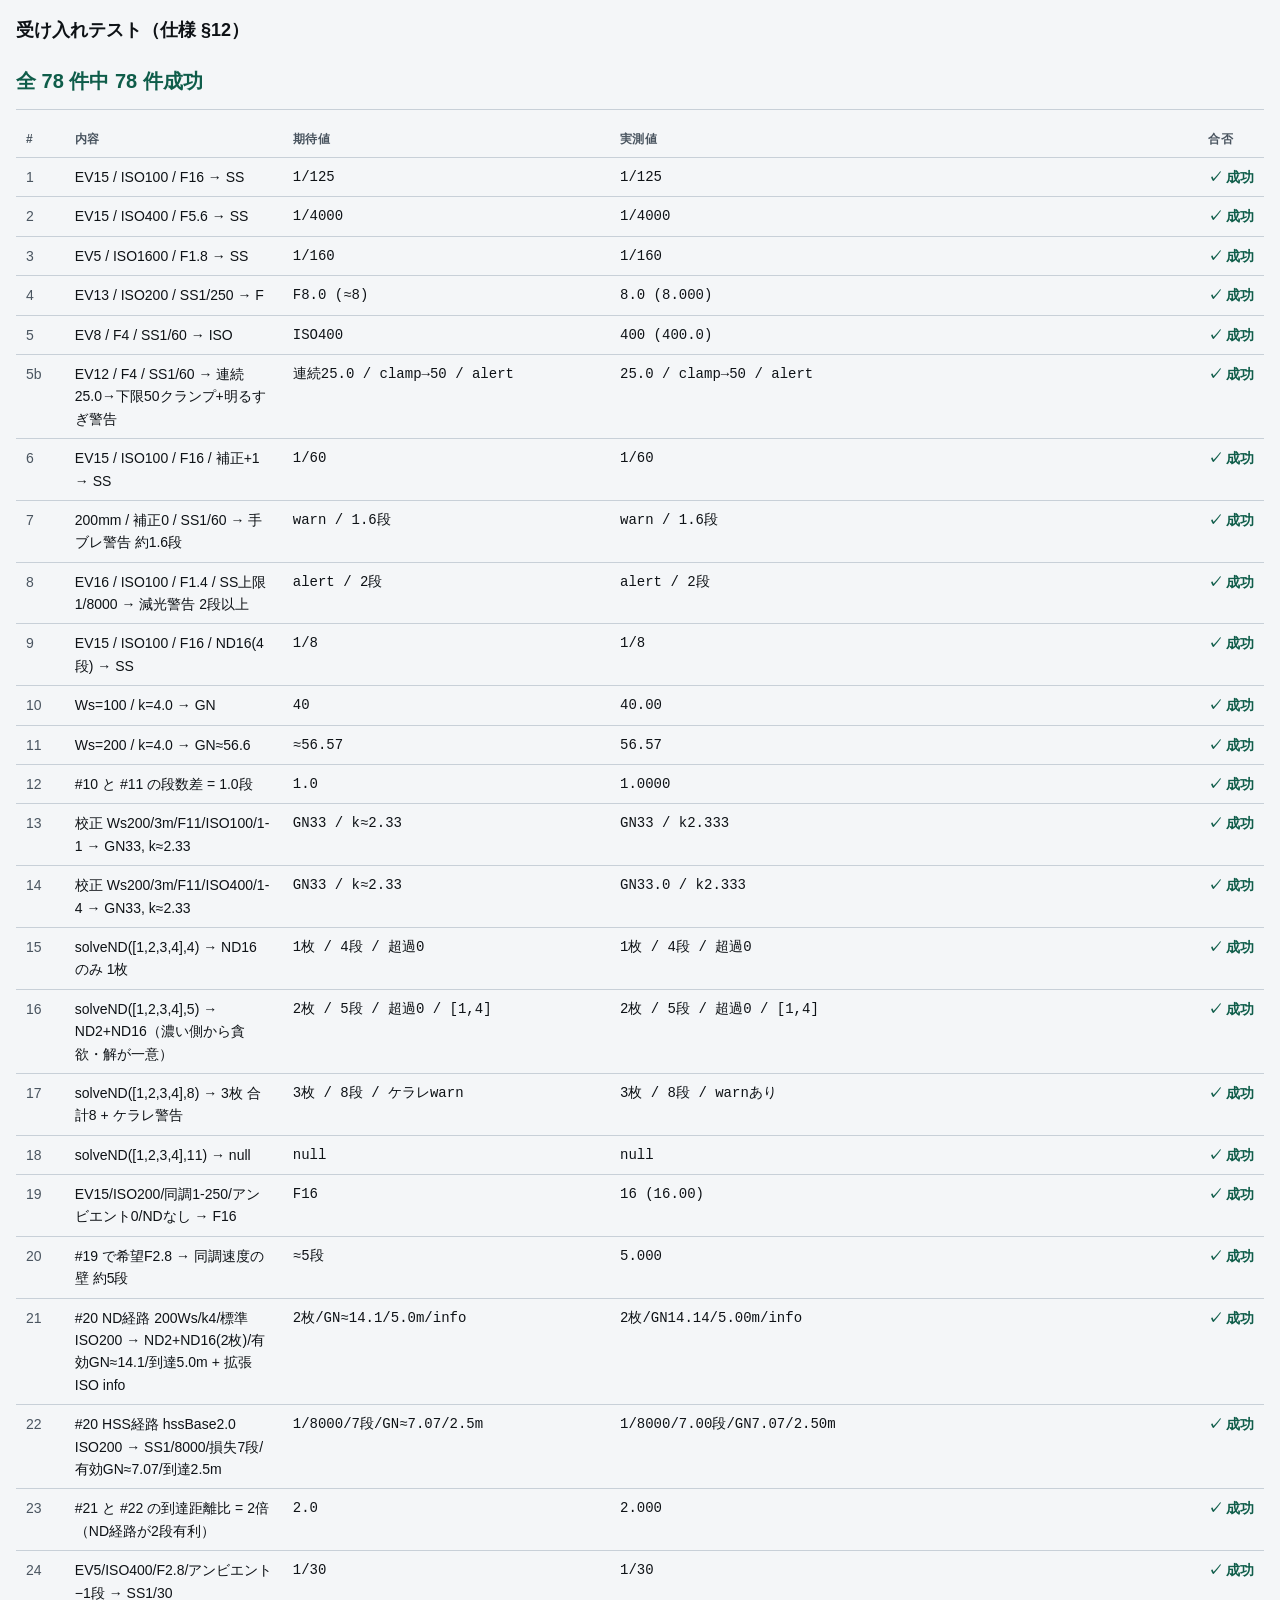
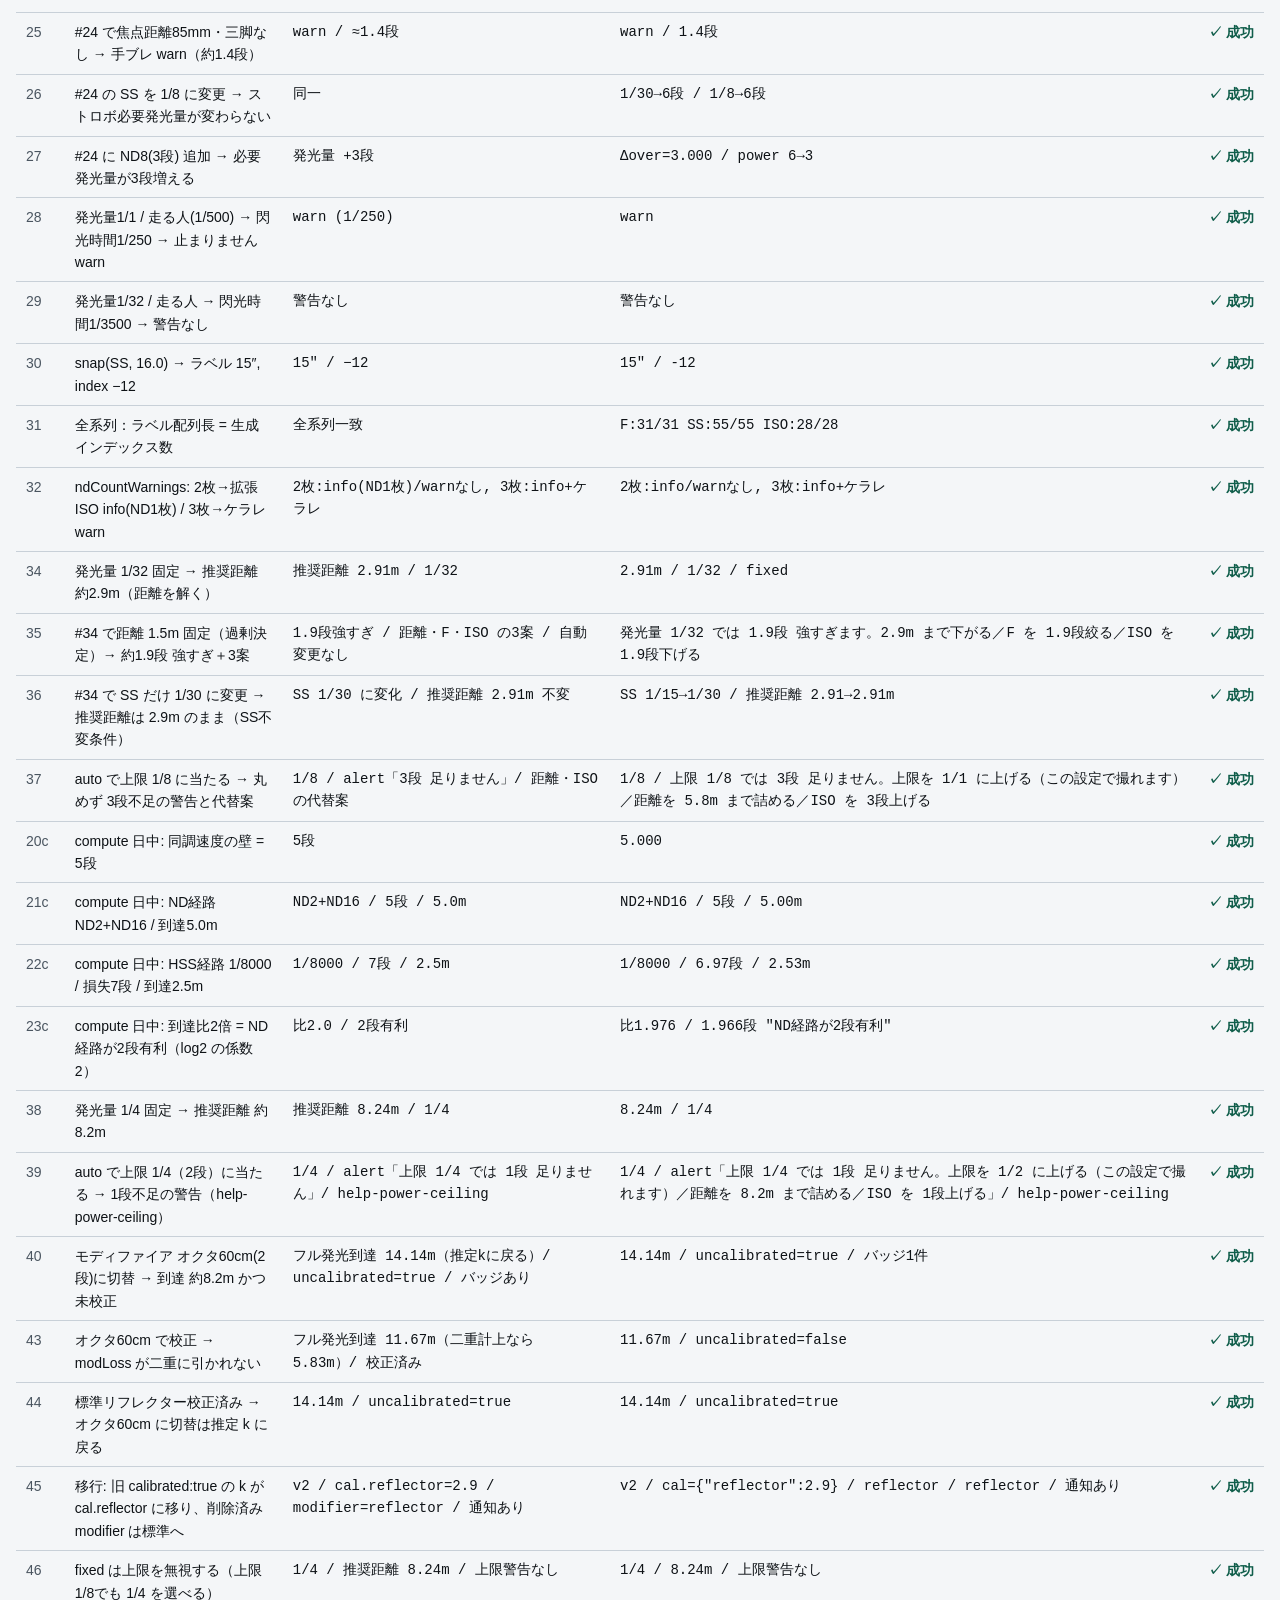
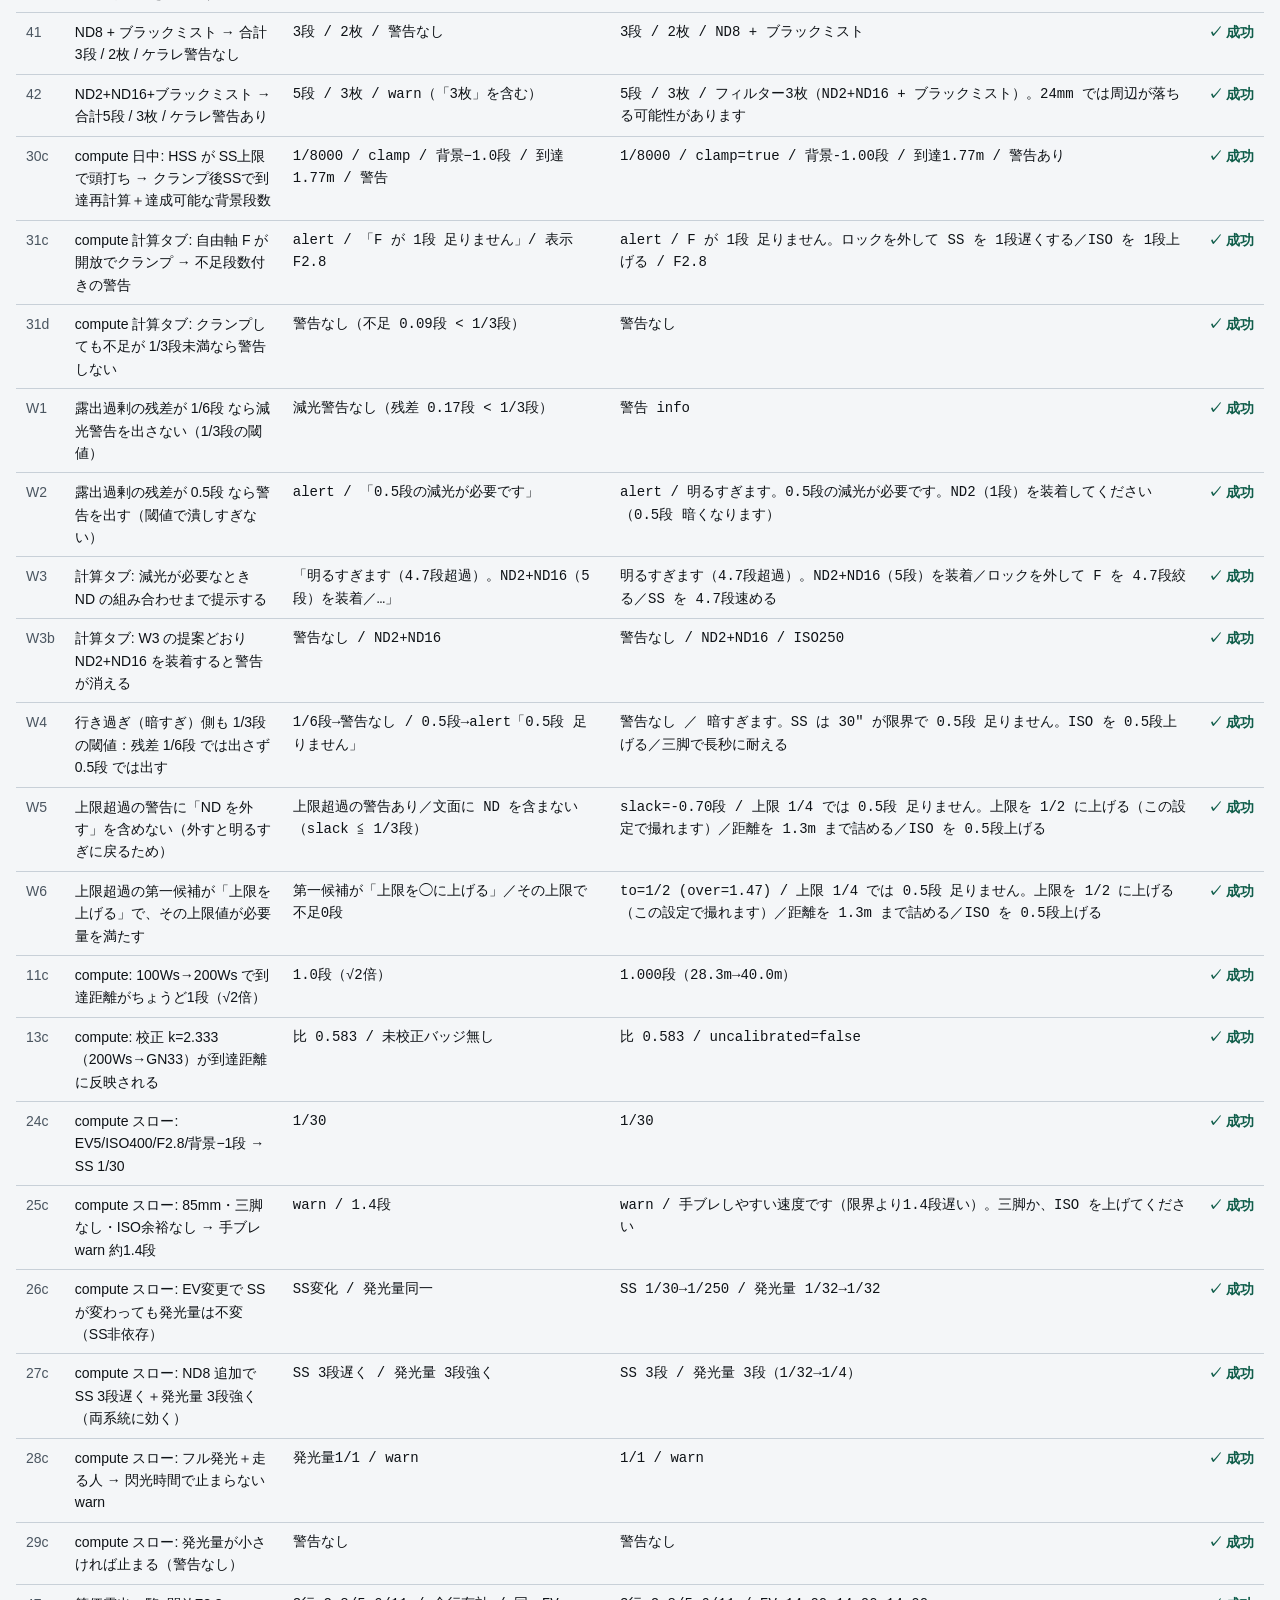
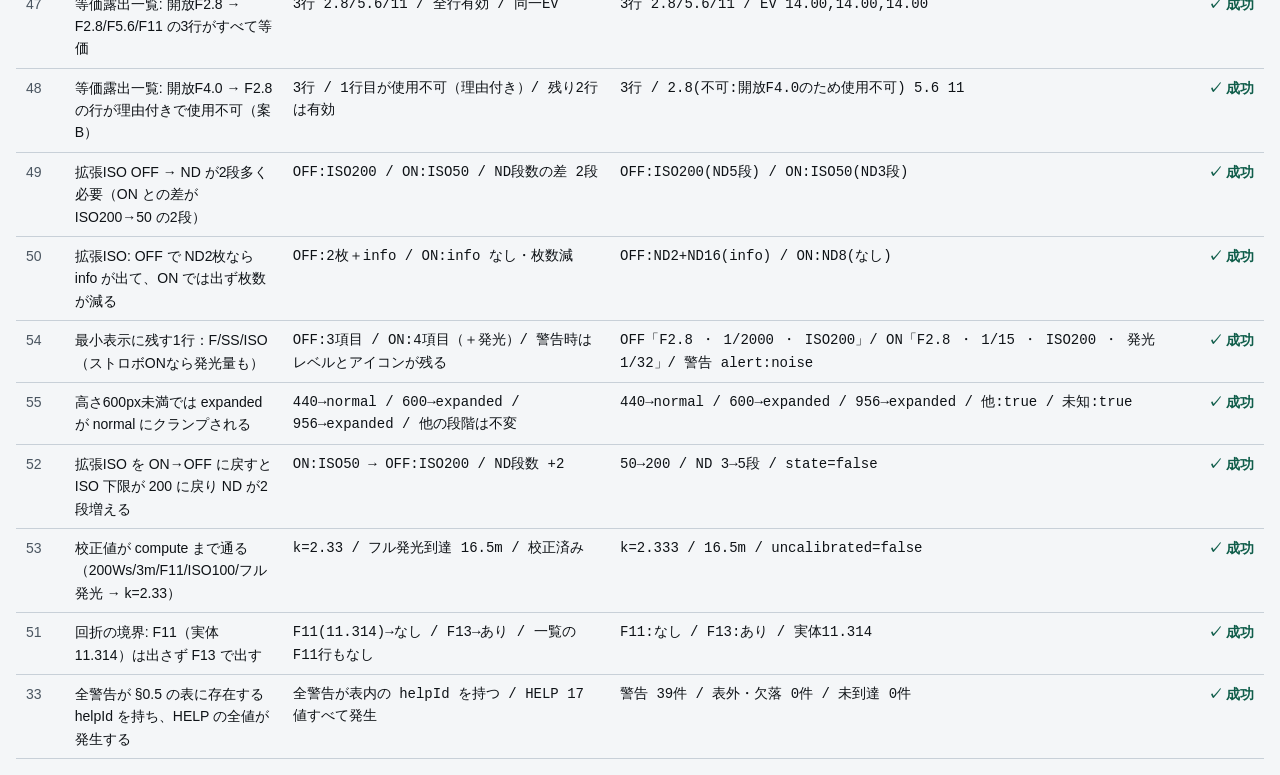
==== commit 1b431046: "fix: 警告の精度改善と袋小路の解消 - 露出過不足の警告に1/3段の閾値を追加（6箇所、THIRD_STOP を共有）   1/3段グリッドの残差で警告が消えない状態を解消 - 必要減光量に ND" ====
--- a/tests.html
+++ b/tests.html
@@ -624,6 +624,143 @@
         pass: ok,
       };
     });
+
+    // ===== 露出過不足の警告：1/3段の閾値と ND の組み合わせ提示 ================
+    // 露出は1/3段グリッドに吸着し、ND は1段単位、目標 EV は連続値。3つが噛み合わないと
+    // 必ず端数が残る。端数に警告が発火すると構造上いつまでも消えない（実機で確認された症状）。
+    //
+    // 残差 s 段を作る EV：ss = maxSS / 2^s となる evBase を逆算する。
+    //   EV_target = log2(N² / ss) = log2(N²/maxSS) + s、evBase = EV_target − log2(ISO/100)
+    const OB_F = 1.4, OB_MAXSS = 1 / 8000, OB_ISO = 200;
+    const evForResidual = (s) => Math.log2((OB_F * OB_F) / OB_MAXSS) + s - Math.log2(OB_ISO / 100);
+    const overBrightState = (s) => makeState({
+      intent: 'blur', subject: 'static', focal: 50,
+      scene: { evBase: evForResidual(s), adjust: 0 },
+      camera: { isoMin: OB_ISO, maxSS: OB_MAXSS },
+      lens: { fMin: OB_F, fMax: 22 },
+    });
+    add('W1', '露出過剰の残差が 1/6段 なら減光警告を出さない（1/3段の閾値）', () => {
+      const d = compute(overBrightState(1 / 6));
+      const w = d.warnings.find((x) => /明るすぎ/.test(x.message));
+      // 閾値が効いた結果であることを示す（残差 0 で通っているのではない）
+      const ok = !w && d.warnings.every((x) => x.helpId === HELP.ok);
+      return {
+        expected: '減光警告なし（残差 0.17段 < 1/3段）',
+        actual: w ? w.message : `警告 ${d.warnings.map((x) => x.icon).join(',')}`,
+        pass: ok,
+      };
+    });
+    add('W2', '露出過剰の残差が 0.5段 なら警告を出す（閾値で潰しすぎない）', () => {
+      const d = compute(overBrightState(0.5));
+      const w = d.warnings.find((x) => /明るすぎ/.test(x.message));
+      // 0.5段は1/3段グリッド上で動かせる量。丸めず 1/3段の精度で出すこと
+      const ok = !!w && w.level === 'alert' && rel(w.stops, 0.5, 0.02) && /0\.5段の減光/.test(w.message);
+      return {
+        expected: 'alert / 「0.5段の減光が必要です」',
+        actual: w ? `${w.level} / ${w.message}` : '警告なし',
+        pass: ok,
+      };
+    });
+    add('W3', '計算タブ: 減光が必要なとき ND の組み合わせまで提示する', () => {
+      // F5.6(実体 5.657) / SS 1/250(実体 1/256) / EV16.7 → 必要 ISO は下限200 より 4.7段 低い。
+      // ND は整数段しかないので切り上げ 5段 → 所有[1,2,3,4] から ND2+ND16。
+      // 切り上げた 0.3段ぶんは自由軸(ISO)が吸収するので、装着すれば警告は消える。
+      const st = makeState({
+        ui: { tab: 'calc', theme: 'auto', firstRun: false },
+        scene: { evBase: 16.7, adjust: 0 },
+        camera: { isoMin: 200 },
+        lens: { fMin: F28, fMax: 22 },
+        manual: { fIndex: 15, ssIndex: 24, isoIndex: null, locks: { f: true, ss: true, iso: false } },
+        settings: { ownedND: [1, 2, 3, 4], hssBaseLoss: 2, ambientOffsetDefault: -1, comp: 0, blackMistStops: 0 },
+      });
+      const w = compute(st).manual.warning;
+      const ok = !!w && /4\.7段超過/.test(w.message) && /ND2\+ND16（5段）を装着/.test(w.message);
+      return {
+        expected: '「明るすぎます（4.7段超過）。ND2+ND16（5段）を装着／…」',
+        actual: w ? w.message : '警告なし',
+        pass: ok,
+      };
+    });
+    add('W3b', '計算タブ: W3 の提案どおり ND2+ND16 を装着すると警告が消える', () => {
+      const base = {
+        ui: { tab: 'calc', theme: 'auto', firstRun: false },
+        scene: { evBase: 16.7, adjust: 0 },
+        camera: { isoMin: 200 },
+        lens: { fMin: F28, fMax: 22 },
+        manual: { fIndex: 15, ssIndex: 24, isoIndex: null, locks: { f: true, ss: true, iso: false } },
+        settings: { ownedND: [1, 2, 3, 4], hssBaseLoss: 2, ambientOffsetDefault: -1, comp: 0, blackMistStops: 0 },
+      };
+      // 5段ぶん暗くなるので必要 ISO は 200×2^0.3 ≒ 246。下限を上回るのでクランプしない
+      const d = compute(makeState({ ...base, nd: [1, 4] }));
+      const ok = d.manual.warning === null && d.ambient.ndLabel === 'ND2+ND16';
+      return {
+        expected: '警告なし / ND2+ND16',
+        actual: `${d.manual.warning ? d.manual.warning.message : '警告なし'} / ${d.ambient.ndLabel} / ISO${d.ambient.isoLabel}`,
+        pass: ok,
+      };
+    });
+
+    add('W4', '行き過ぎ（暗すぎ）側も 1/3段の閾値：残差 1/6段 では出さず 0.5段 では出す', () => {
+      // 風景（F8固定・ISO下限200）。SS 系列最遅 30″（実体32秒）を s 段超える EV を逆算する：
+      //   ss = 64 / 2^(ev + 1) = 32·2^s  →  ev = −s
+      // 明るすぎ側（W1/W2）と対称に、1/3段未満は出さず 0.5段 は出すことを1件で示す。
+      const darkState = (s) => makeState({
+        intent: 'landscape', subject: 'static', focal: 50,
+        scene: { evBase: -s, adjust: 0 }, camera: { isoMin: 200 },
+      });
+      const short = (d) => d.warnings.find((x) => /暗すぎます/.test(x.message));
+      const w1 = short(compute(darkState(1 / 6)));
+      const w2 = short(compute(darkState(0.5)));
+      const ok = !w1 && !!w2 && w2.level === 'alert' && /0\.5段 足りません/.test(w2.message);
+      return {
+        expected: '1/6段→警告なし / 0.5段→alert「0.5段 足りません」',
+        actual: `${w1 ? w1.message : '警告なし'} ／ ${w2 ? w2.message : '警告なし'}`,
+        pass: ok,
+      };
+    });
+
+    // ===== 提案が別の警告を生まないこと（袋小路の解消）=======================
+    // ND はアンビエントとストロボの両方に等しく効く。ストロボが足りないからと ND を外すと
+    // アンビエントが明るすぎに戻る。実機で「ND を足す⇔外す」の往復になった症状の再現。
+    // 自由軸 ISO は下限200に張り付いており、明るくなる余地（slack）は 0。
+    const deadEndState = () => makeState({
+      ui: { tab: 'calc', theme: 'auto', firstRun: false },
+      intent: 'slowSync', subject: 'static',
+      scene: { evBase: 16.7, adjust: 0 },
+      camera: { isoMin: 200 },
+      lens: { fMin: F28, fMax: 22 },
+      nd: [4], // ND16
+      manual: { fIndex: 15, ssIndex: 24, isoIndex: null, locks: { f: true, ss: true, iso: false } },
+      profiles: makeState().profiles.map((p) => ({ ...p, powerCeilingStops: 2, minPowerStops: 7 })),
+      // 距離 1.5m：フル発光時の余剰 over ≒ 1.47段。上限2段（1/4）に 0.53段 届かない。
+      // over ≧ 0 なので「機材が届かない」ではなく「上限設定が邪魔している」側の分岐に入る。
+      flash: { profileId: 'p1', modifier: 'reflector', distance: 1.5, ambientOffset: -1, tripod: true, powerMode: 'auto', powerStops: 5 },
+    });
+    add('W5', '上限超過の警告に「ND を外す」を含めない（外すと明るすぎに戻るため）', () => {
+      const d = compute(deadEndState());
+      const w = d.warnings.find((x) => x.helpId === HELP.powerCeiling);
+      const ok = !!w && !/ND/.test(w.message) && (d.ndRemovable.slack <= 1 / 3);
+      return {
+        expected: '上限超過の警告あり／文面に ND を含まない（slack ≦ 1/3段）',
+        actual: w ? `slack=${d.ndRemovable.slack.toFixed(2)}段 / ${w.message}` : '上限超過の警告なし',
+        pass: ok,
+      };
+    });
+    add('W6', '上限超過の第一候補が「上限を上げる」で、その上限値が必要量を満たす', () => {
+      const d = compute(deadEndState());
+      const w = d.warnings.find((x) => x.helpId === HELP.powerCeiling);
+      // action.to が新しい上限。ここまで上げれば shortStops = max(0, 上限 − over) が 0 になる
+      const over = d.flash.over;
+      const firstIsRaise = !!w && /足りません。上限を .+ に上げる（この設定で撮れます）／/.test(w.message);
+      const satisfies = !!w && w.action && w.action.kind === 'raiseCeiling'
+        && Math.max(0, w.action.to - over) < 1e-9;
+      return {
+        expected: '第一候補が「上限を◯に上げる」／その上限で不足0段',
+        actual: w ? `${w.action ? `to=${POWER_STEPS[w.action.to].label} (over=${over.toFixed(2)})` : 'action なし'} / ${w.message}` : '警告なし',
+        pass: firstIsRaise && satisfies,
+      };
+    });
+
     add('11c', 'compute: 100Ws→200Ws で到達距離がちょうど1段（√2倍）', () => {
       const a = compute(slowState({ flash: { profileId: 'p1', distance: 8, ambientOffset: -1, tripod: true } }));
       const b = compute(slowState({ flash: { profileId: 'p2', distance: 8, ambientOffset: -1, tripod: true } }));
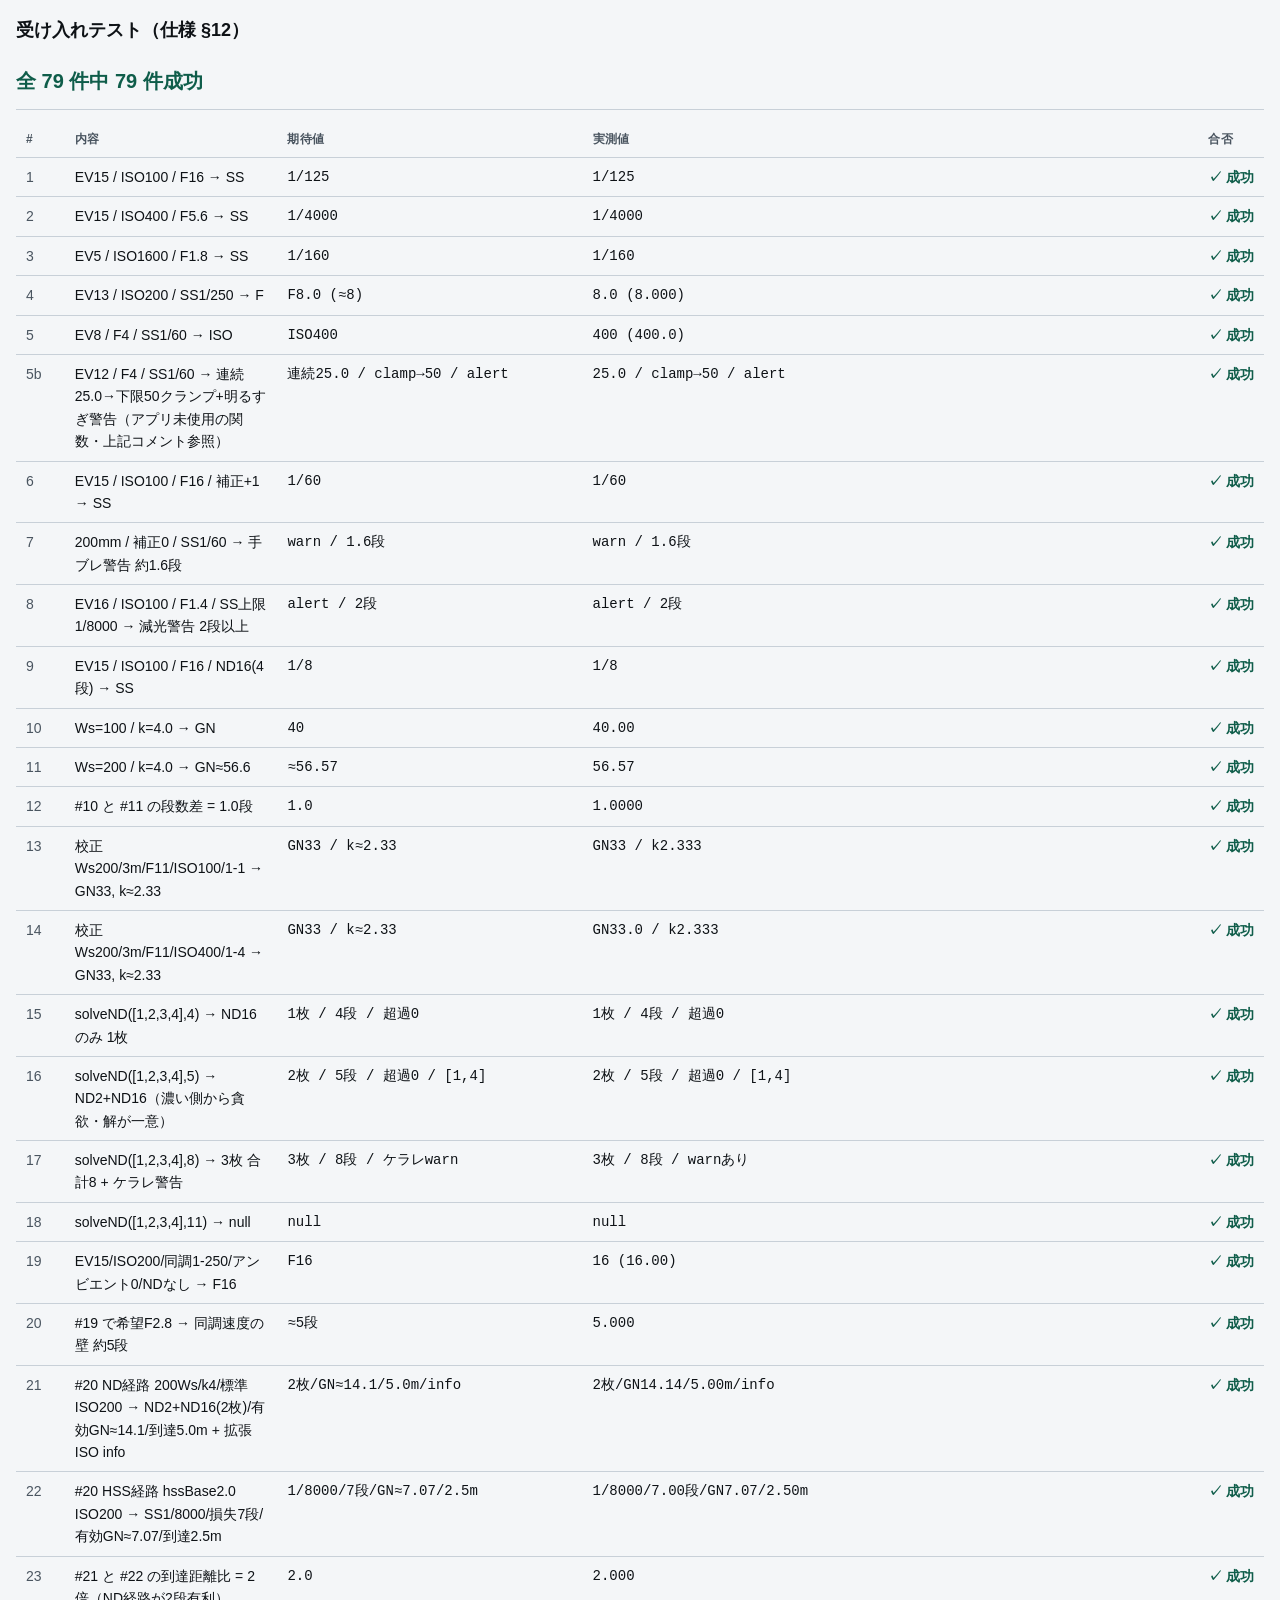
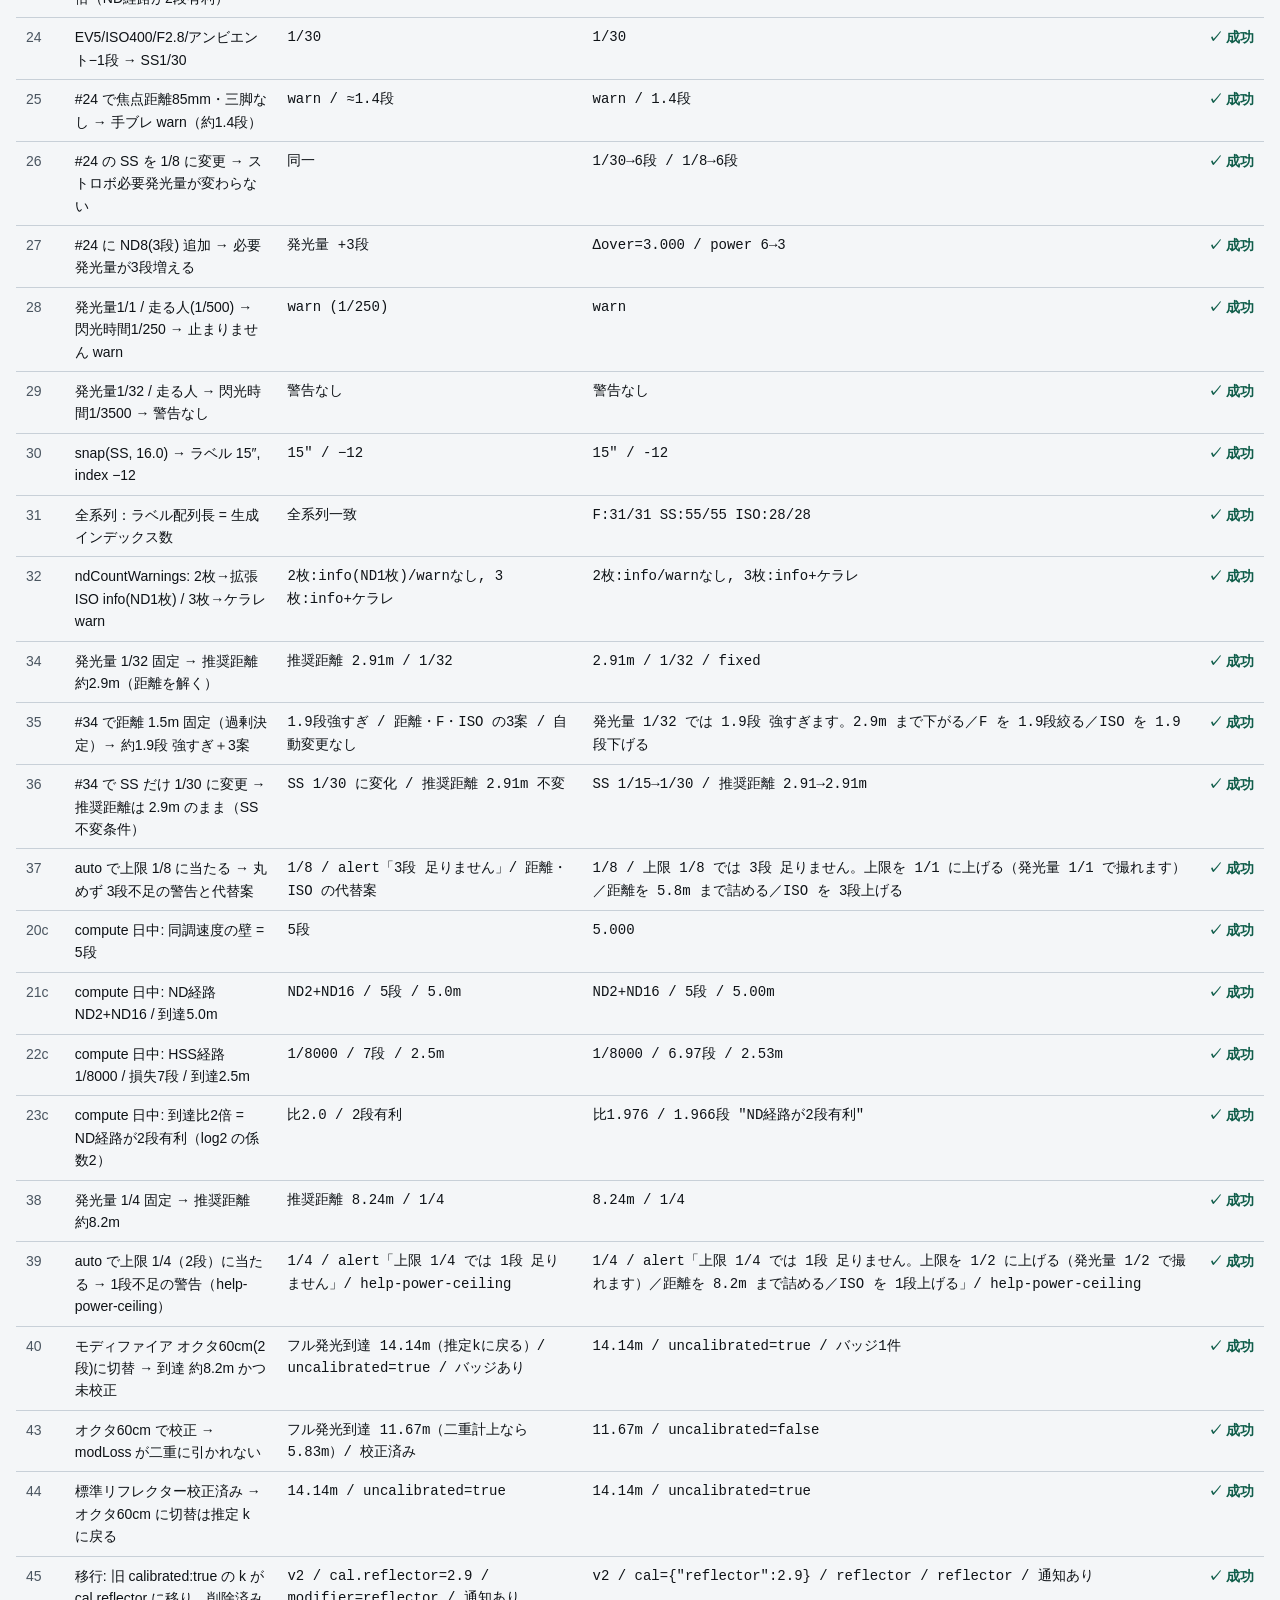
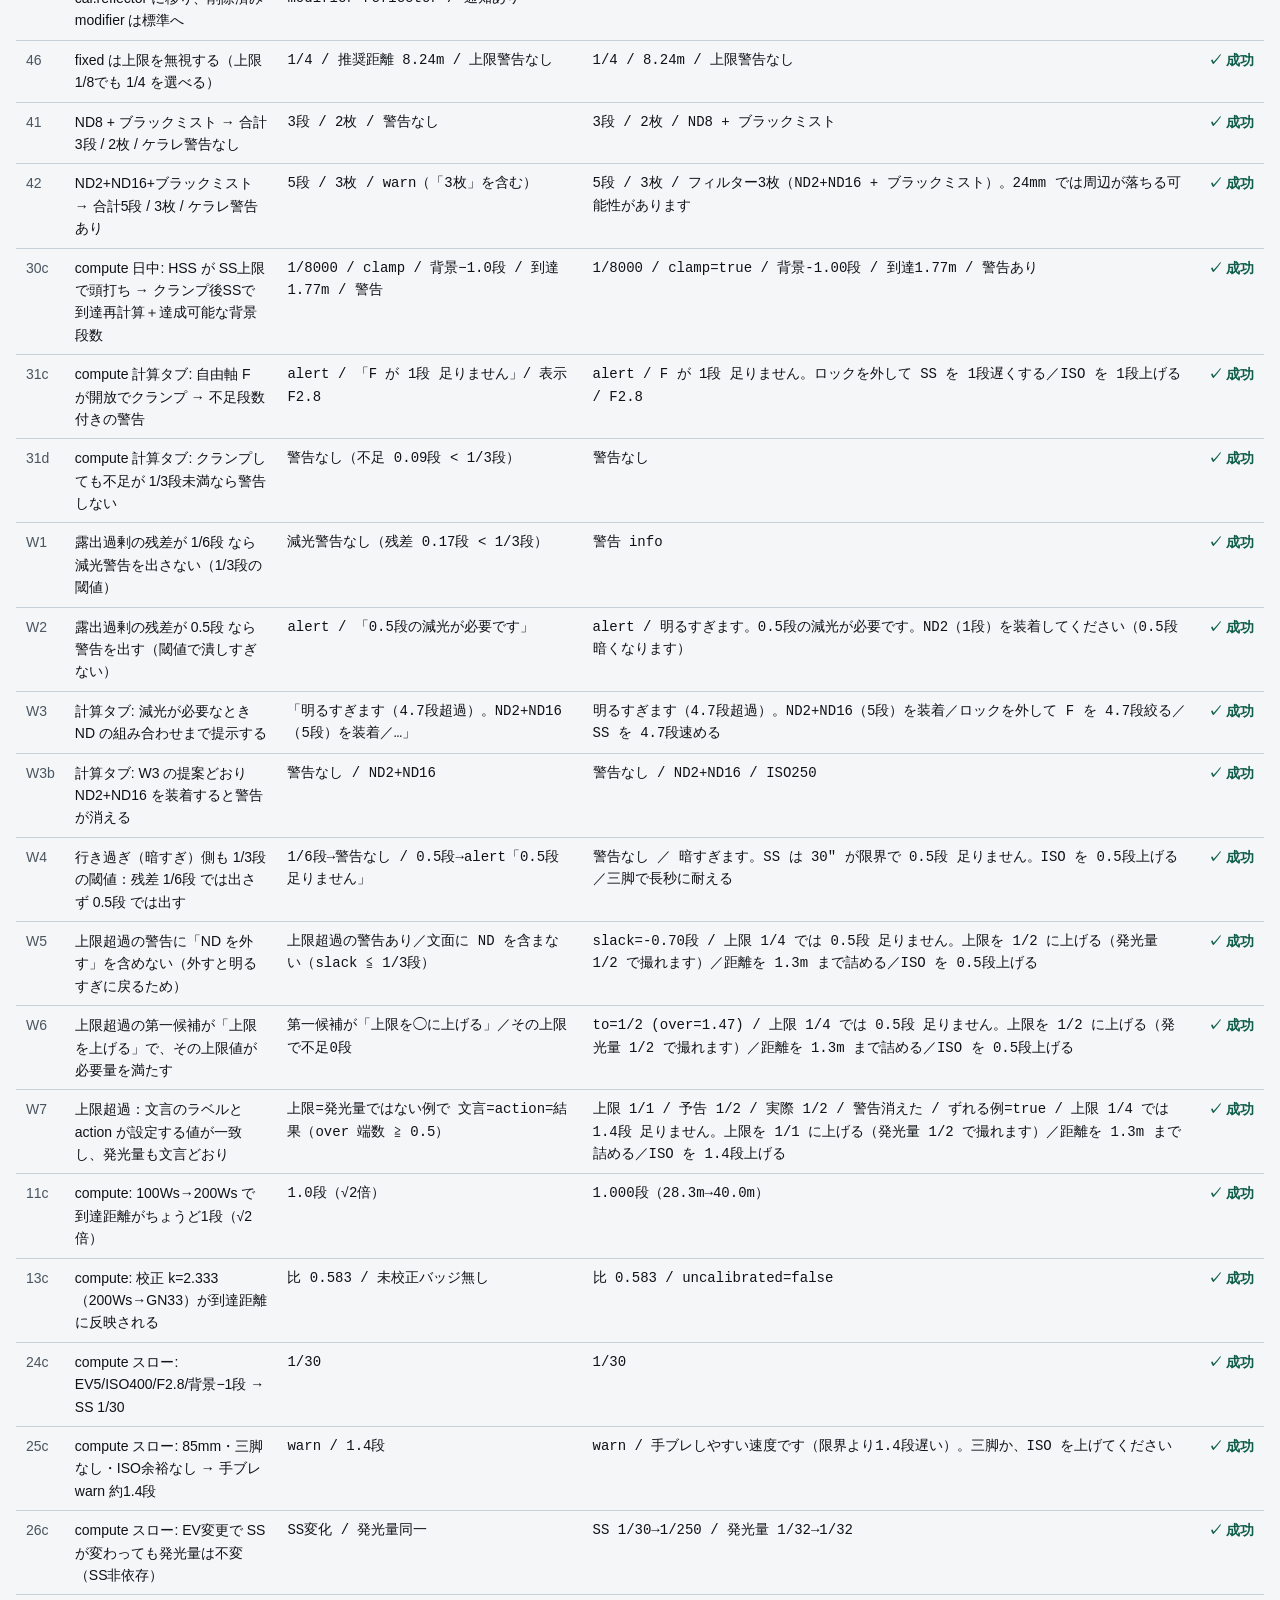
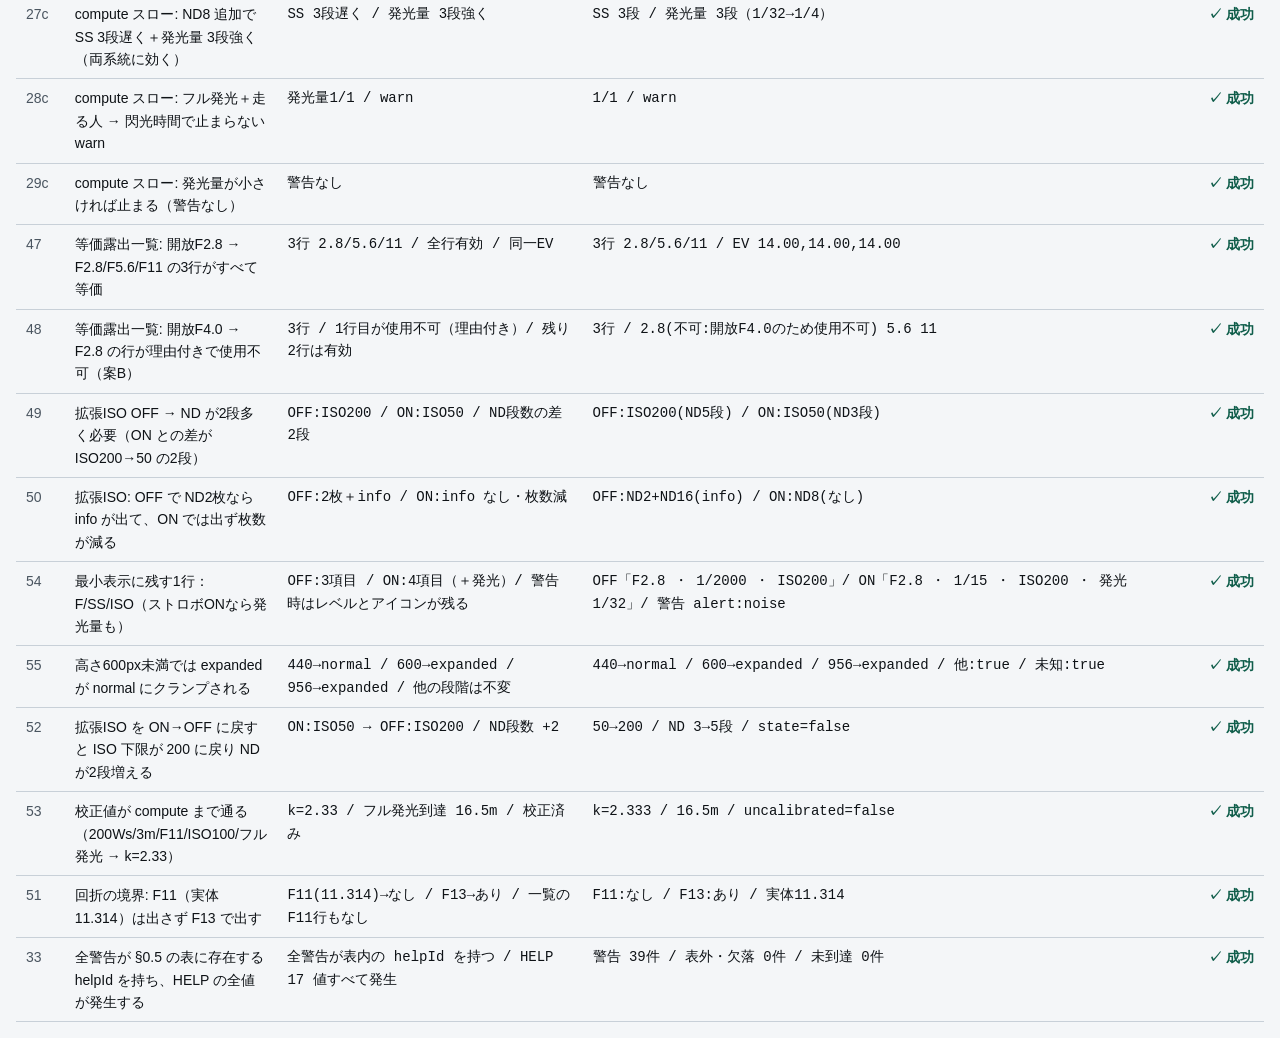
==== commit cbb0dd38: "fix: 警告の精度改善と袋小路の解消 - 露出過不足の警告に1/3段の閾値を追加（6箇所、THIRD_STOP を共有）   1/3段グリッドの残差で警告が消えない状態を解消 - 必要減光量に ND" ====
--- a/tests.html
+++ b/tests.html
@@ -103,7 +103,16 @@
       const s = snap(ISO, iso);
       return { expected: 'ISO400', actual: `${s.label} (${iso.toFixed(1)})`, pass: s.label === '400' && rel(iso, 400) };
     });
-    add('5b', 'EV12 / F4 / SS1/60 → 連続25.0→下限50クランプ+明るすぎ警告', () => {
+    // ---- isoFloorWarning は「いまアプリから呼ばれていない」関数である（意図的）----
+    // 意図別ロジックは ISO を下限から上げる方向にしか動かさないので、ISO が下限を割る経路が
+    // compute には無い（明るすぎ分は SS 側に出て overBrightWarning が拾う）。そのため
+    // compute.js の import は外してあり、この関数を呼ぶのは #5b と #33 だけ。
+    //
+    // **消さずに残しているのは、将来「ISO優先」の意図を追加したときに使うため。**
+    // 仕様 §9 が定義する警告で、計算自体は正しい。テストを残すことで
+    // 「使っていないから壊れていても気づかない」状態を防いでいる。
+    // 逆に、compute に ISO を下げる経路を足したときはここを呼び出し側の検証に格上げすること。
+    add('5b', 'EV12 / F4 / SS1/60 → 連続25.0→下限50クランプ+明るすぎ警告（アプリ未使用の関数・上記コメント参照）', () => {
       const iso = solveISO(12, F.real(12), SS.real(18)); // = 25.0
       const s = snap(ISO, iso);
       const w = isoFloorWarning(iso, 50);
@@ -751,13 +760,46 @@
       const w = d.warnings.find((x) => x.helpId === HELP.powerCeiling);
       // action.to が新しい上限。ここまで上げれば shortStops = max(0, 上限 − over) が 0 になる
       const over = d.flash.over;
-      const firstIsRaise = !!w && /足りません。上限を .+ に上げる（この設定で撮れます）／/.test(w.message);
+      const firstIsRaise = !!w && /足りません。上限を .+ に上げる（発光量 .+ で撮れます）／/.test(w.message);
       const satisfies = !!w && w.action && w.action.kind === 'raiseCeiling'
         && Math.max(0, w.action.to - over) < 1e-9;
       return {
         expected: '第一候補が「上限を◯に上げる」／その上限で不足0段',
         actual: w ? `${w.action ? `to=${POWER_STEPS[w.action.to].label} (over=${over.toFixed(2)})` : 'action なし'} / ${w.message}` : '警告なし',
         pass: firstIsRaise && satisfies,
+      };
+    });
+    add('W7', '上限超過：文言のラベルと action が設定する値が一致し、発光量も文言どおり', () => {
+      // 実機で「1/1 に上げると出たのに 1/2 になった」という報告が出た組み合わせを固定する。
+      // over の端数が 0.5 以上だと上限（floor）と発光量（round）が1段ずれるので、
+      // その状態を作って文言・action・結果の3つが噛み合うことを確かめる。
+      //   gnFull = 4.0·√100·√(200/100)/2^(4/2) = 14.142、N = F5.6(実体 5.657)
+      //   over = 2·log2(14.142/(5.657·d)) を 0.6 にする d = 2.5/2^0.3 = 2.031m
+      const base = deadEndState();
+      const st = { ...base, flash: { ...base.flash, distance: 2.5 / 2 ** 0.3 } };
+      const d = compute(st);
+      const w = d.warnings.find((x) => x.helpId === HELP.powerCeiling);
+      if (!w || !w.action) {
+        return { expected: '上限超過の警告＋action', actual: w ? 'action なし' : '警告なし', pass: false };
+      }
+      const a = w.action;
+      // 1) 文言に出るラベルは POWER_STEPS[a.to] と同一か（data-to はこの to をそのまま使う）
+      const labelInMsg = `上限を ${POWER_STEPS[a.to].label} に上げる`;
+      const labelMatches = w.message.includes(labelInMsg) && a.label === labelInMsg;
+      // 2) 文言の「発光量 ◯ で撮れます」が a.resultPowerStops と一致するか
+      const powerMatches = w.message.includes(`（発光量 ${POWER_STEPS[a.resultPowerStops].label} で撮れます）`);
+      // 3) 実際に上限を a.to にしたら警告が消え、発光量が予告どおりになるか（ボタンの再現）
+      const after = compute({ ...st, profiles: st.profiles.map((p) => ({ ...p, powerCeilingStops: a.to })) });
+      const gone = !after.warnings.some((x) => x.helpId === HELP.powerCeiling);
+      const asPromised = after.flash.powerLabel === POWER_STEPS[a.resultPowerStops].label;
+      // ずれが起きる組み合わせ（上限 ≠ 発光量）を実際に踏んでいることも示す
+      const isTheTrickyCase = a.to !== a.resultPowerStops;
+      return {
+        expected: `上限=発光量ではない例で 文言=action=結果（over 端数 ≧ 0.5）`,
+        actual: `上限 ${POWER_STEPS[a.to].label} / 予告 ${POWER_STEPS[a.resultPowerStops].label}`
+          + ` / 実際 ${after.flash.powerLabel} / 警告${gone ? '消えた' : '残った'}`
+          + ` / ずれる例=${isTheTrickyCase} / ${w.message}`,
+        pass: labelMatches && powerMatches && gone && asPromised && isTheTrickyCase,
       };
     });
 
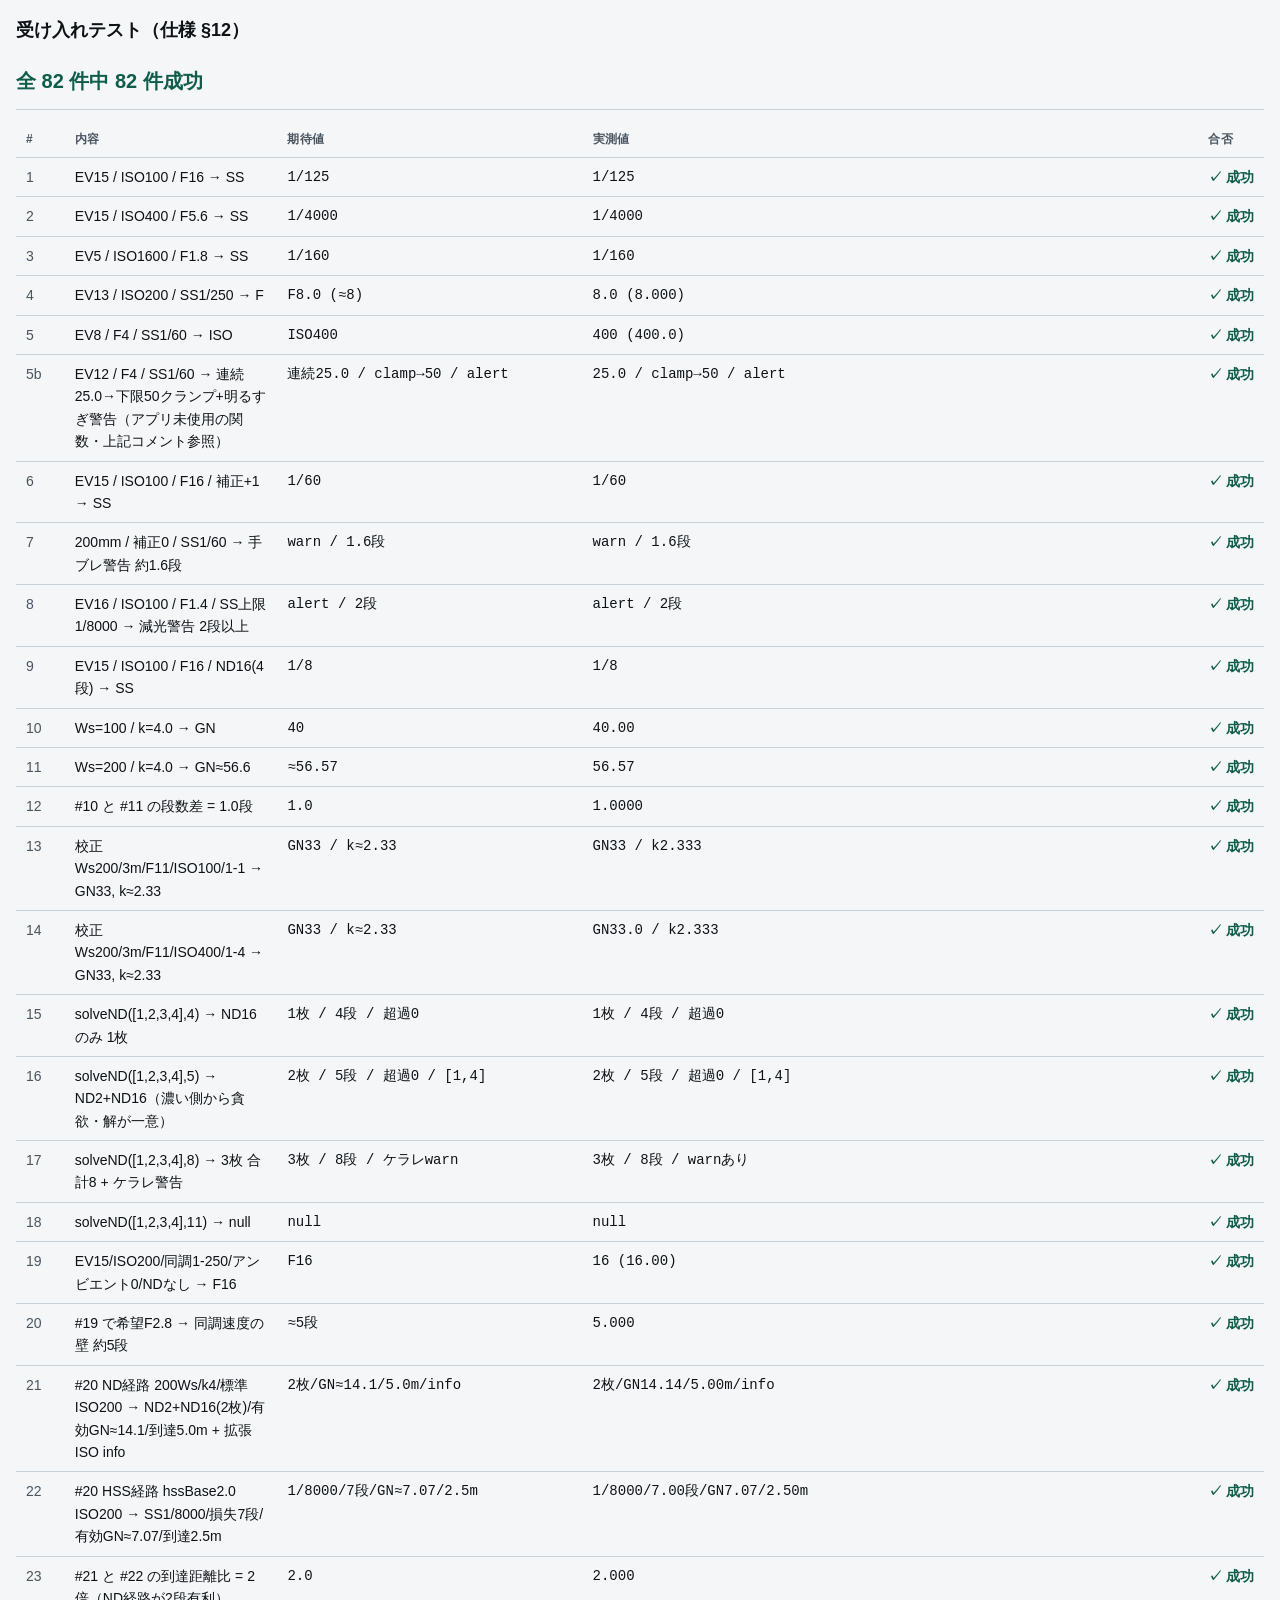
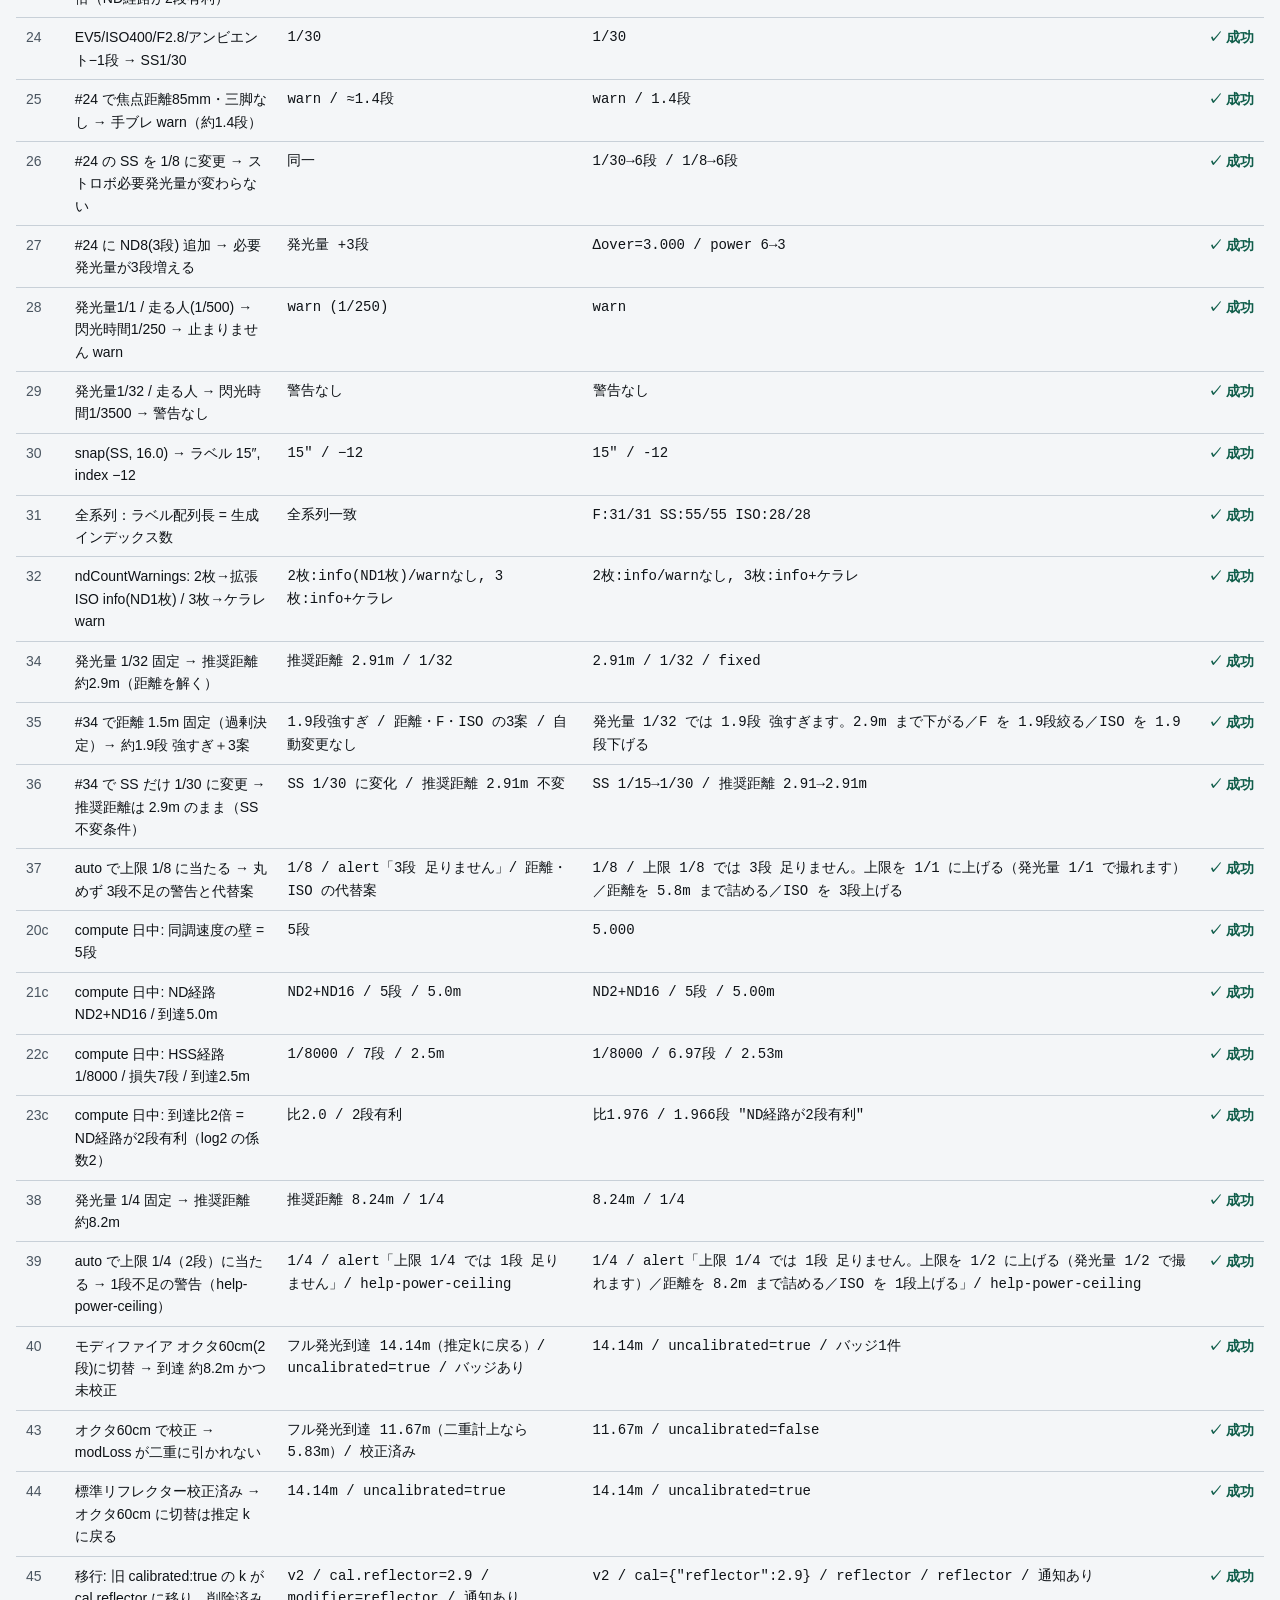
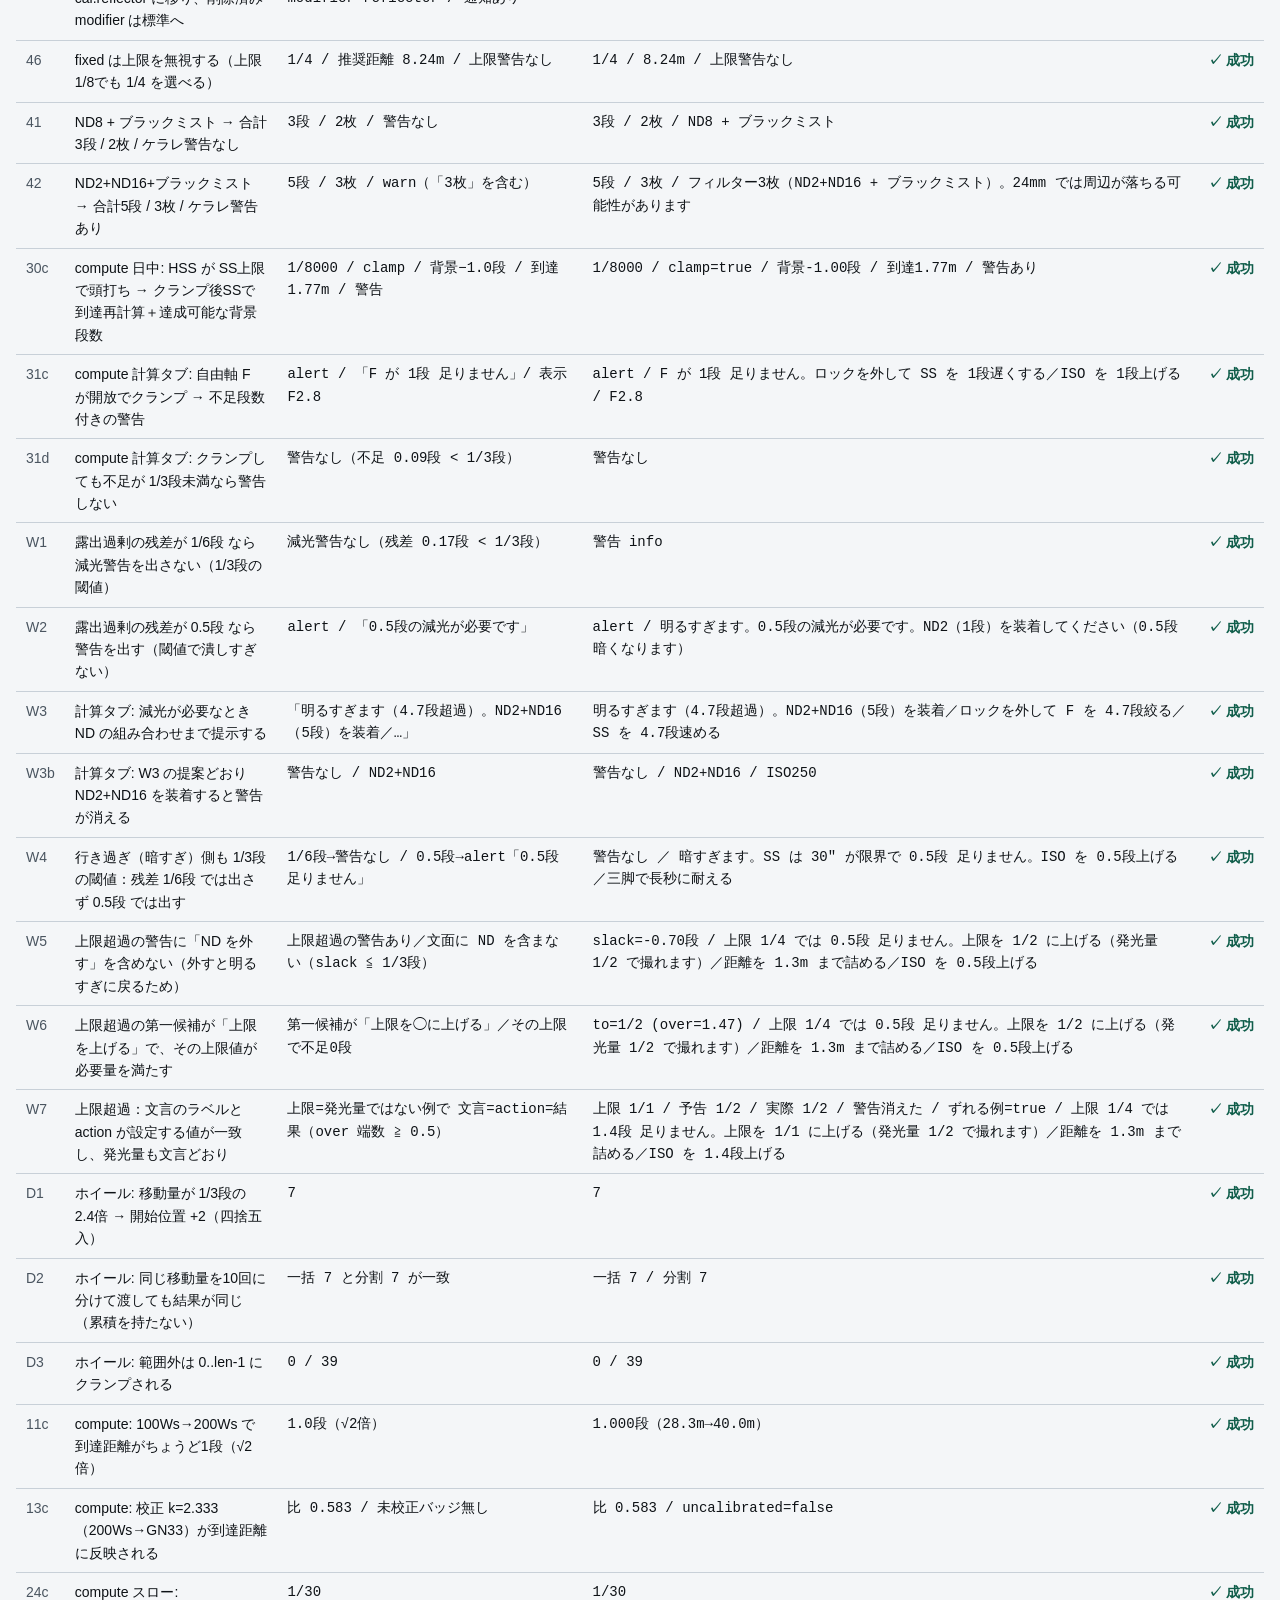
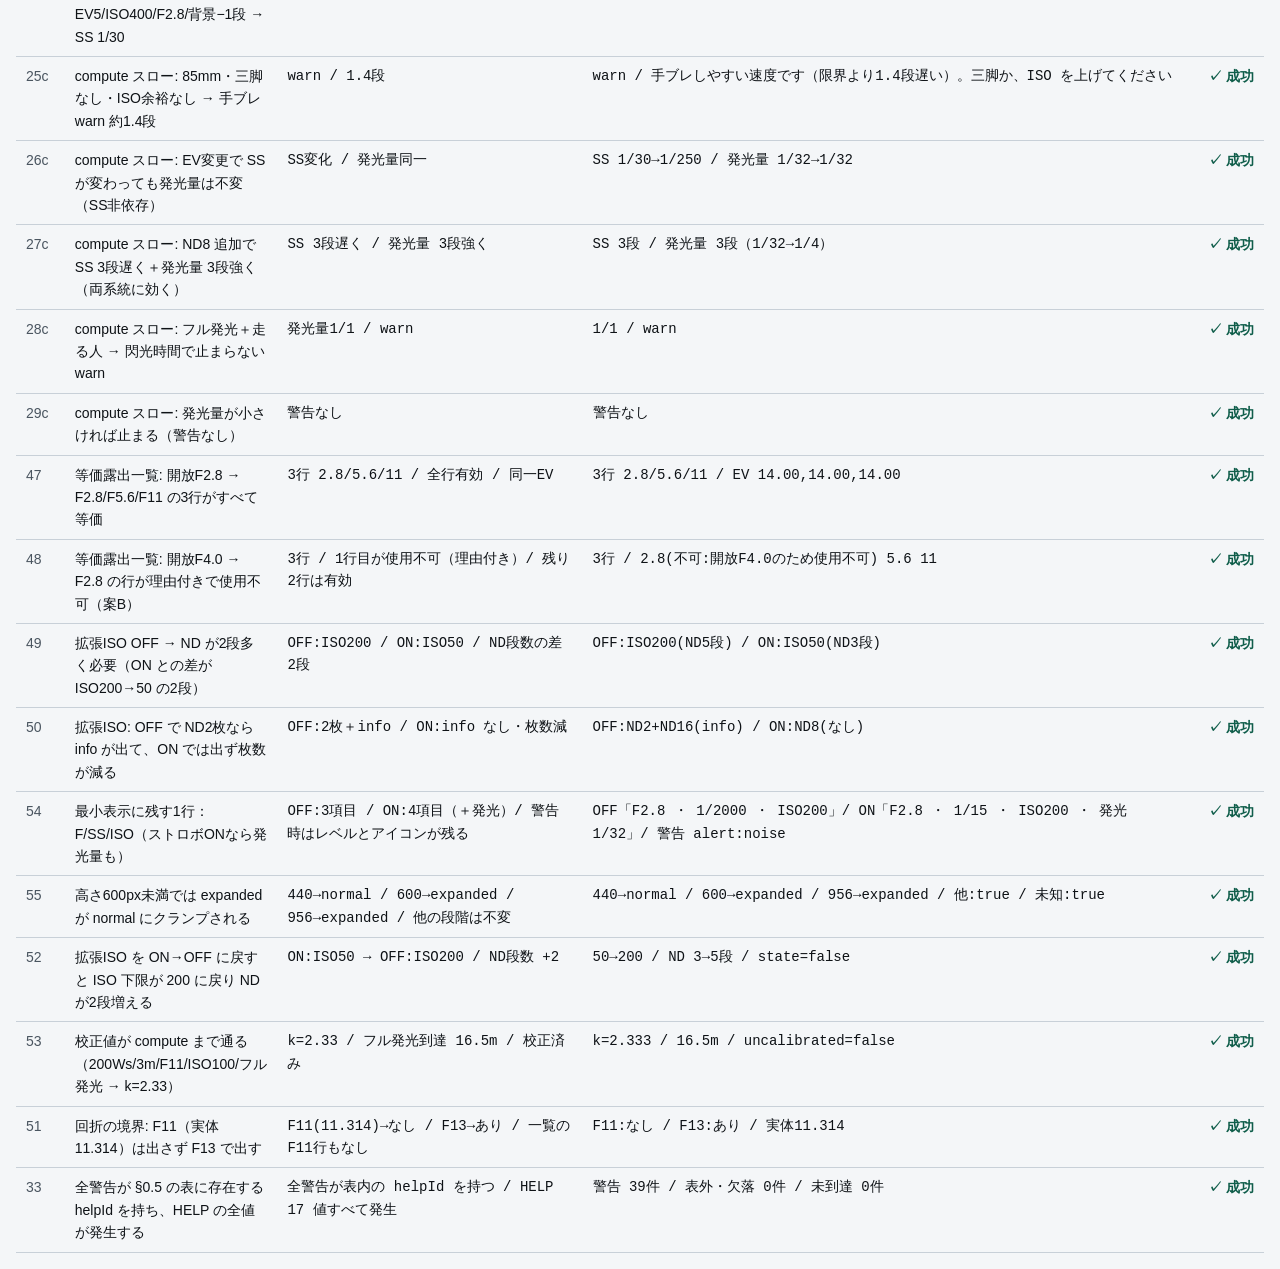
==== commit 50614c87: "fix: ホイールがスクロール中断で誤った値を確定する問題 - pointercancel が endDrag に繋がり、ユーザーが選んでいない値を   確定していた。確定値が次のジェスチャの起点にな" ====
--- a/tests.html
+++ b/tests.html
@@ -55,10 +55,10 @@
 
   <script type="module">
     import { F, SS, ISO, snap } from './js/stops.js';
-    import { solveSS, solveN, solveISO, evTarget, handShakeLimit } from './js/exposure.js';
+    import { solveSS, solveN, solveISO, handShakeLimit } from './js/exposure.js';
     import { solveND } from './js/filters.js';
     import {
-      gnBase, applyModifier, applyIso, effectiveGN, reachDistance,
+      gnBase, applyModifier, applyIso, effectiveGN,
       calibrate, hssLoss, overStops, resolvePower, flashDuration,
     } from './js/flash.js';
     import {
@@ -68,6 +68,8 @@
     import { SUBJECTS, POWER_STEPS, HELP } from './js/scenes.js';
     import { compute } from './js/compute.js';
     import { makeState, migrate, mergeDeep, clampPanelSize } from './js/state.js';
+    // wheel.js から純粋関数だけを取る（makeWheel は DOM を作るのでここでは使わない）
+    import { indexFromDrag } from './js/wheel.js';
 
     // ---- 判定ヘルパー -------------------------------------------------------
     const rel = (a, b, tol = 0.01) => Math.abs(a - b) <= Math.abs(b) * tol + 1e-9;
@@ -801,6 +803,37 @@
           + ` / ずれる例=${isTheTrickyCase} / ${w.message}`,
         pass: labelMatches && powerMatches && gone && asPromised && isTheTrickyCase,
       };
+    });
+
+    // ===== ホイールのドラッグ量→インデックス（ジェスチャ境界の保険）================
+    // 実機で「横スワイプ中に縦スクロールが挟まるとダイアルが飛ぶ」不具合が出た。
+    // 原因は pointercancel が確定処理に繋がっていたことだが、同じ形のバグを防ぐため
+    // 位置の計算を純粋関数に切り出した。**引数がこの4つだけなら累積の誤りが起こり得ない。**
+    const STEP_PX = 26; // js/wheel.js の STEP と同じ（CSS の --wheel-step）
+    add('D1', 'ホイール: 移動量が 1/3段の 2.4倍 → 開始位置 +2（四捨五入）', () => {
+      const got = indexFromDrag(5, 2.4 * STEP_PX, STEP_PX, 40);
+      return { expected: '7', actual: String(got), pass: got === 7 };
+    });
+    add('D2', 'ホイール: 同じ移動量を10回に分けて渡しても結果が同じ（累積を持たない）', () => {
+      const total = 2.4 * STEP_PX;
+      const once = indexFromDrag(5, total, STEP_PX, 40);
+      // pointermove が細かく飛んでくる状況を再現する。関数は毎回「開始点からの総量」を受け取る
+      let running = 0, last = null;
+      for (let i = 0; i < 10; i++) {
+        running += total / 10;
+        last = indexFromDrag(5, running, STEP_PX, 40);
+      }
+      return {
+        expected: `一括 ${once} と分割 ${once} が一致`,
+        actual: `一括 ${once} / 分割 ${last}`,
+        pass: once === last && once === 7,
+      };
+    });
+    add('D3', 'ホイール: 範囲外は 0..len-1 にクランプされる', () => {
+      const lo = indexFromDrag(2, -99 * STEP_PX, STEP_PX, 40);   // 下へ振り切る
+      const hi = indexFromDrag(2, 99 * STEP_PX, STEP_PX, 40);    // 上へ振り切る
+      const ok = lo === 0 && hi === 39;
+      return { expected: '0 / 39', actual: `${lo} / ${hi}`, pass: ok };
     });
 
     add('11c', 'compute: 100Ws→200Ws で到達距離がちょうど1段（√2倍）', () => {
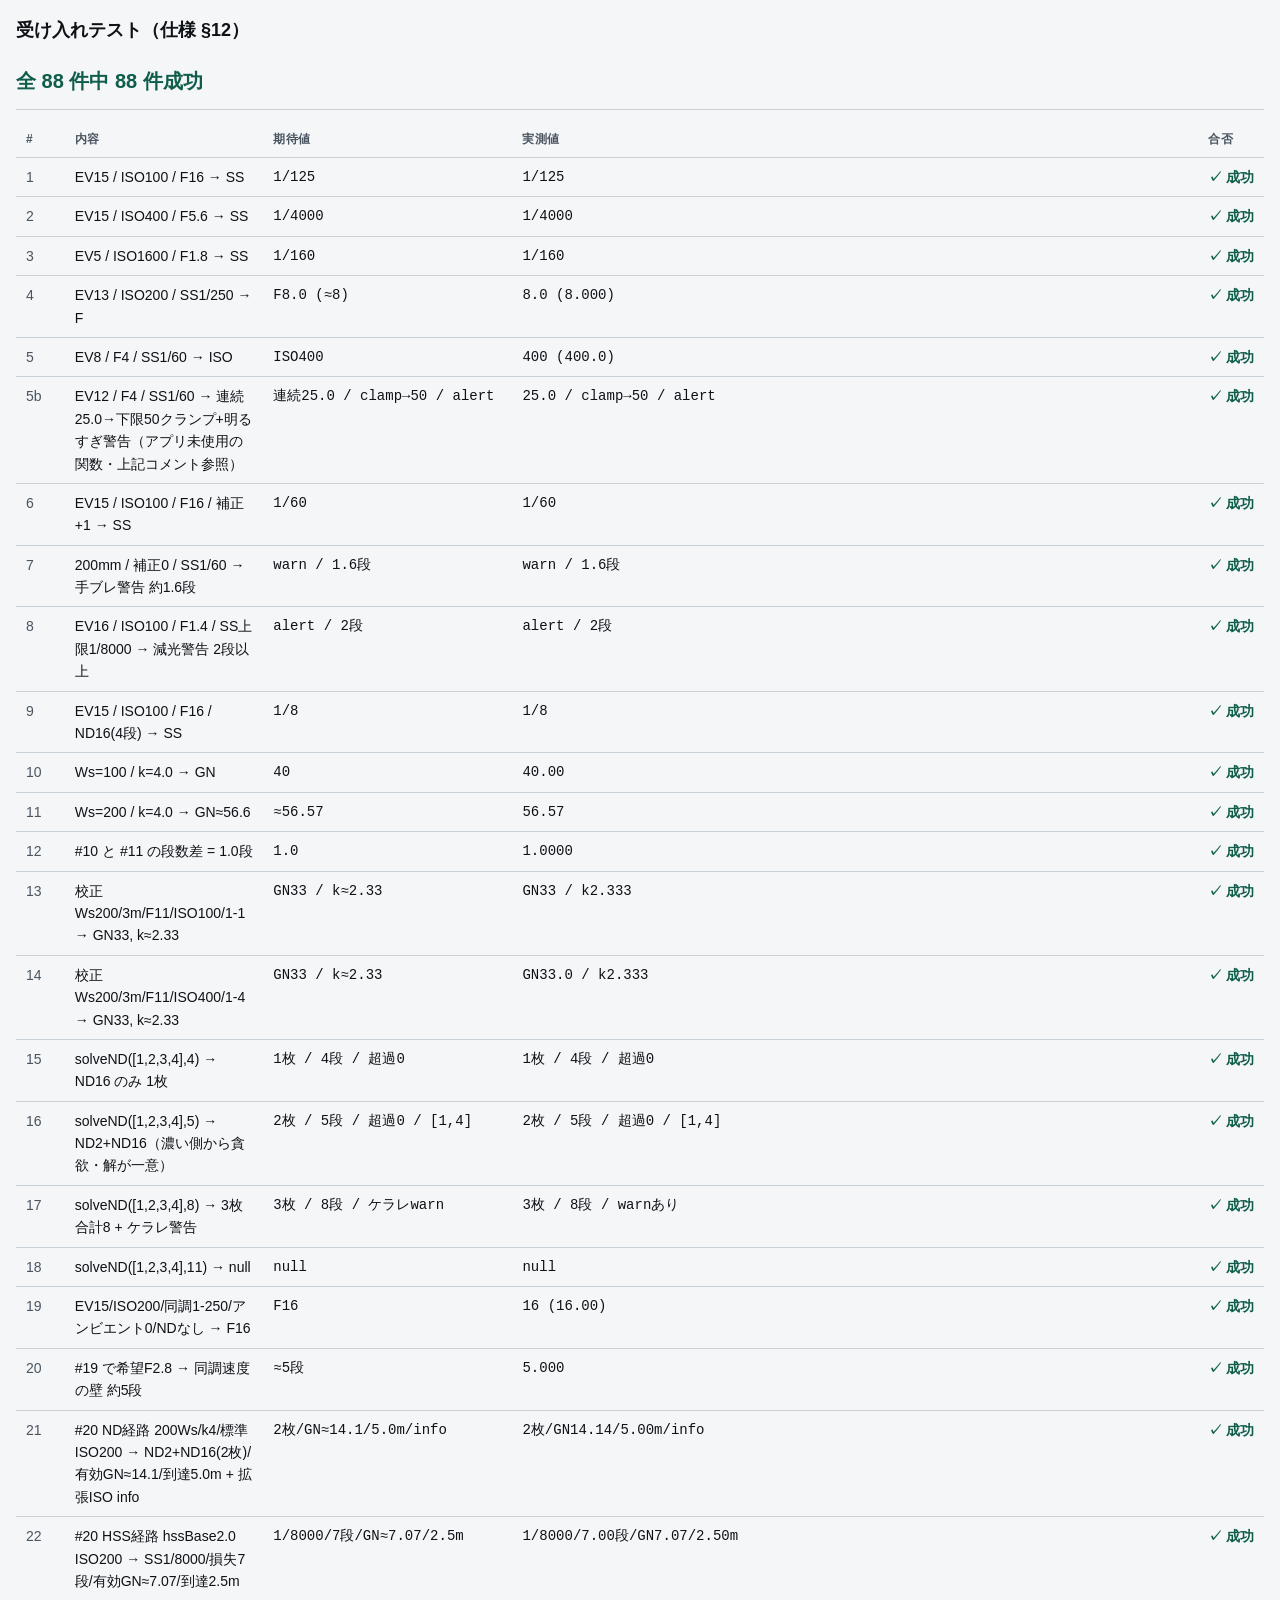
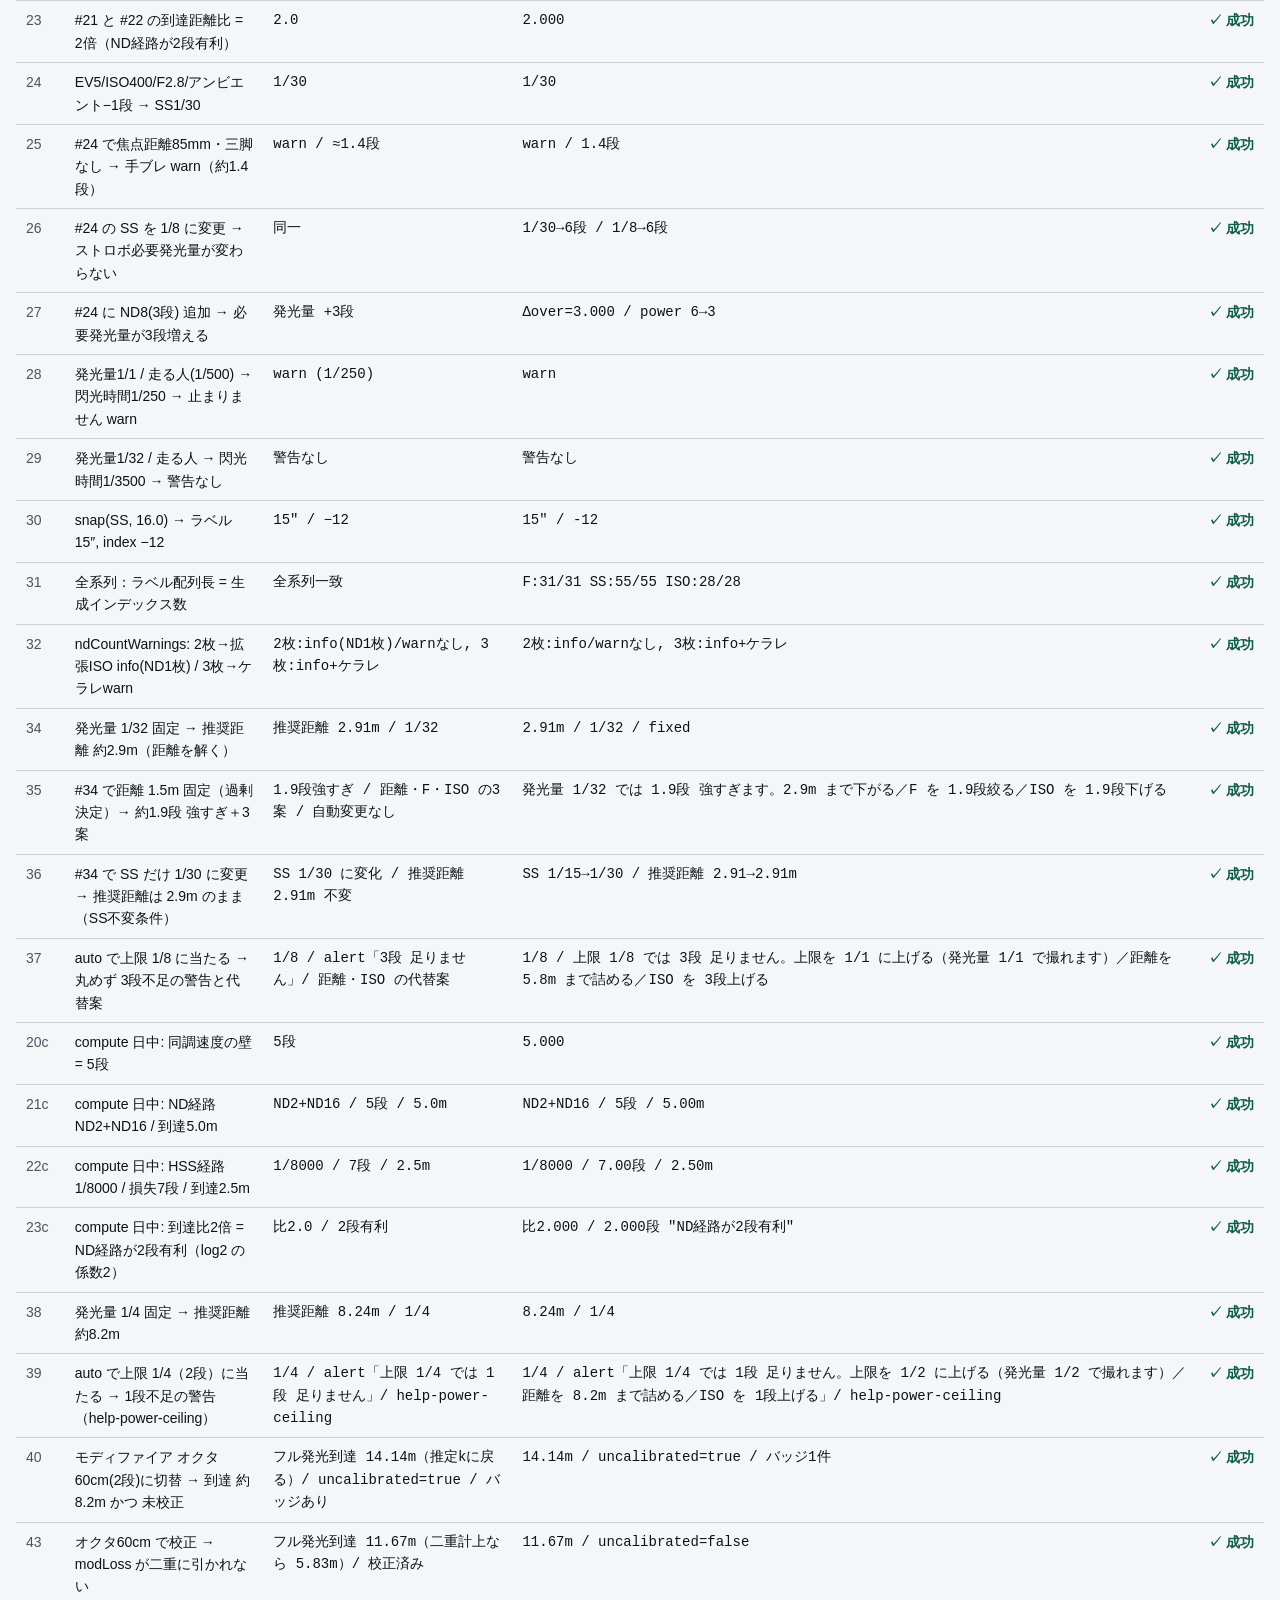
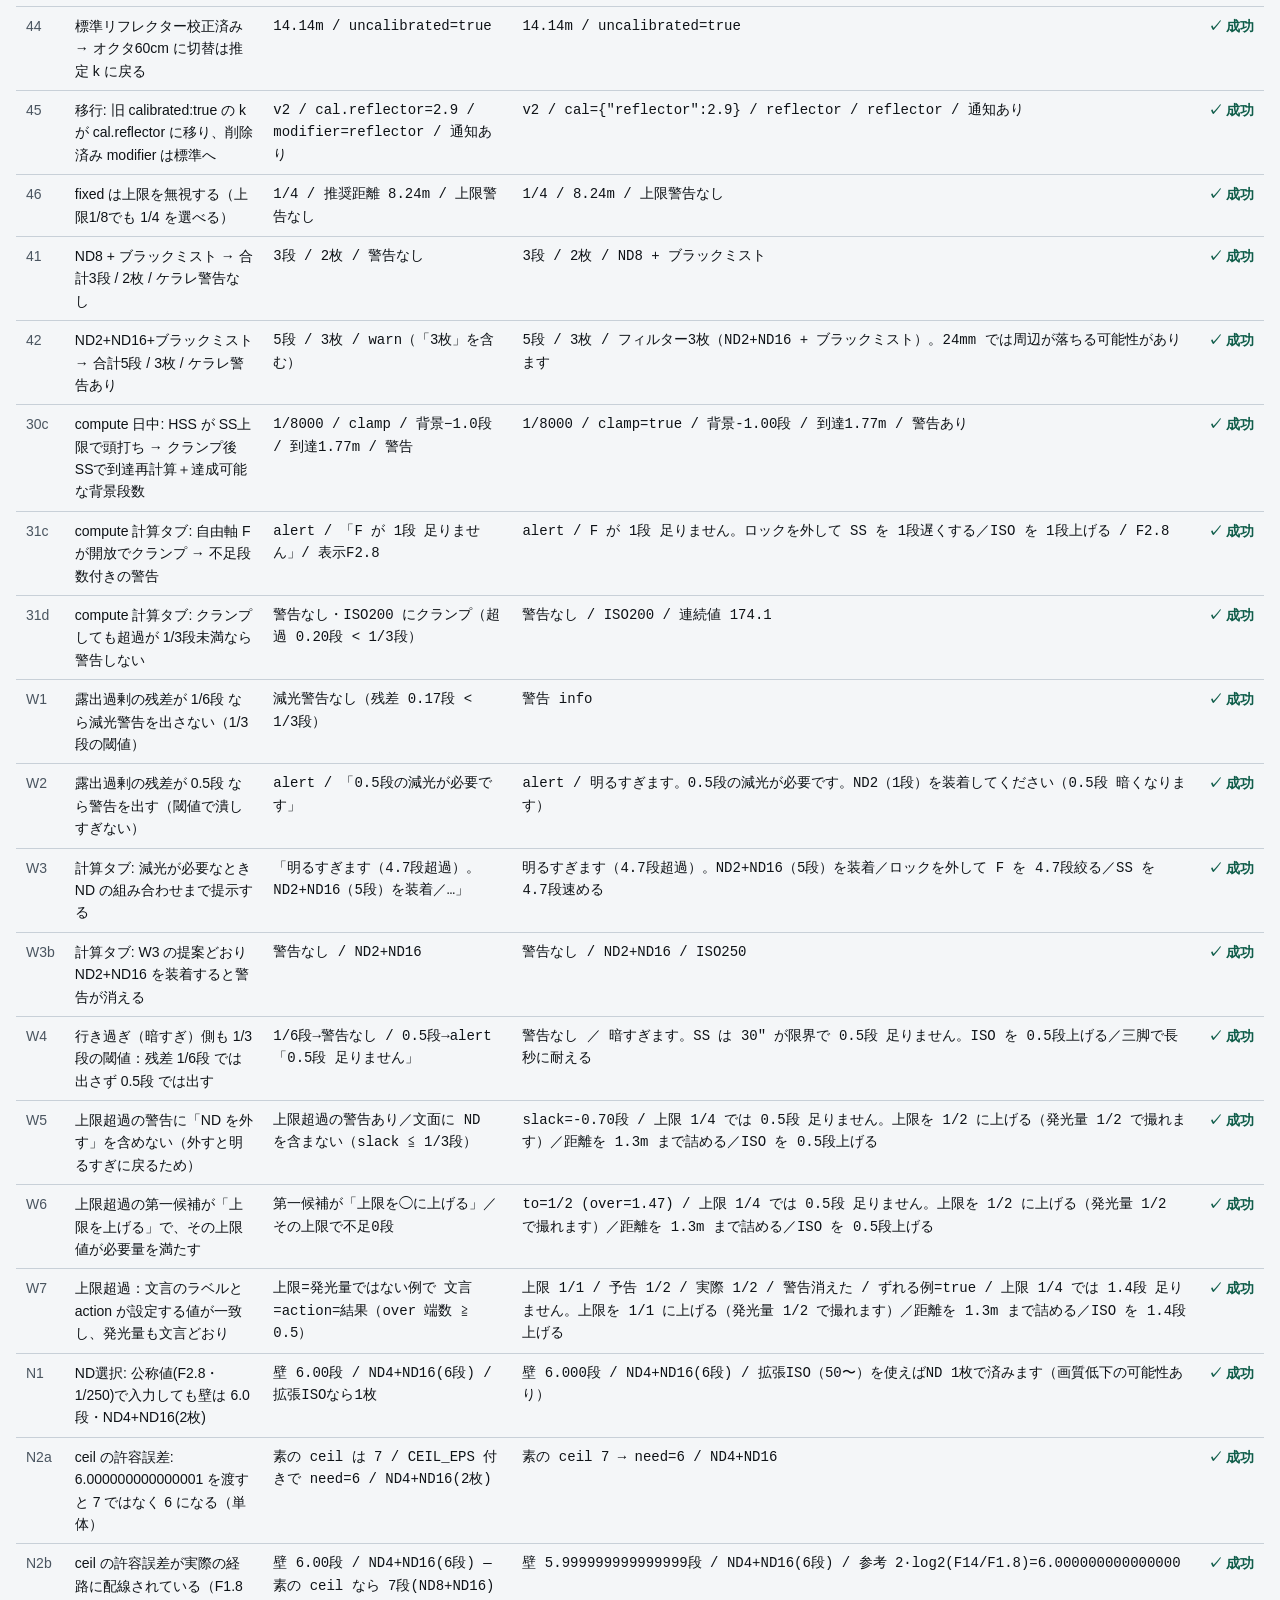
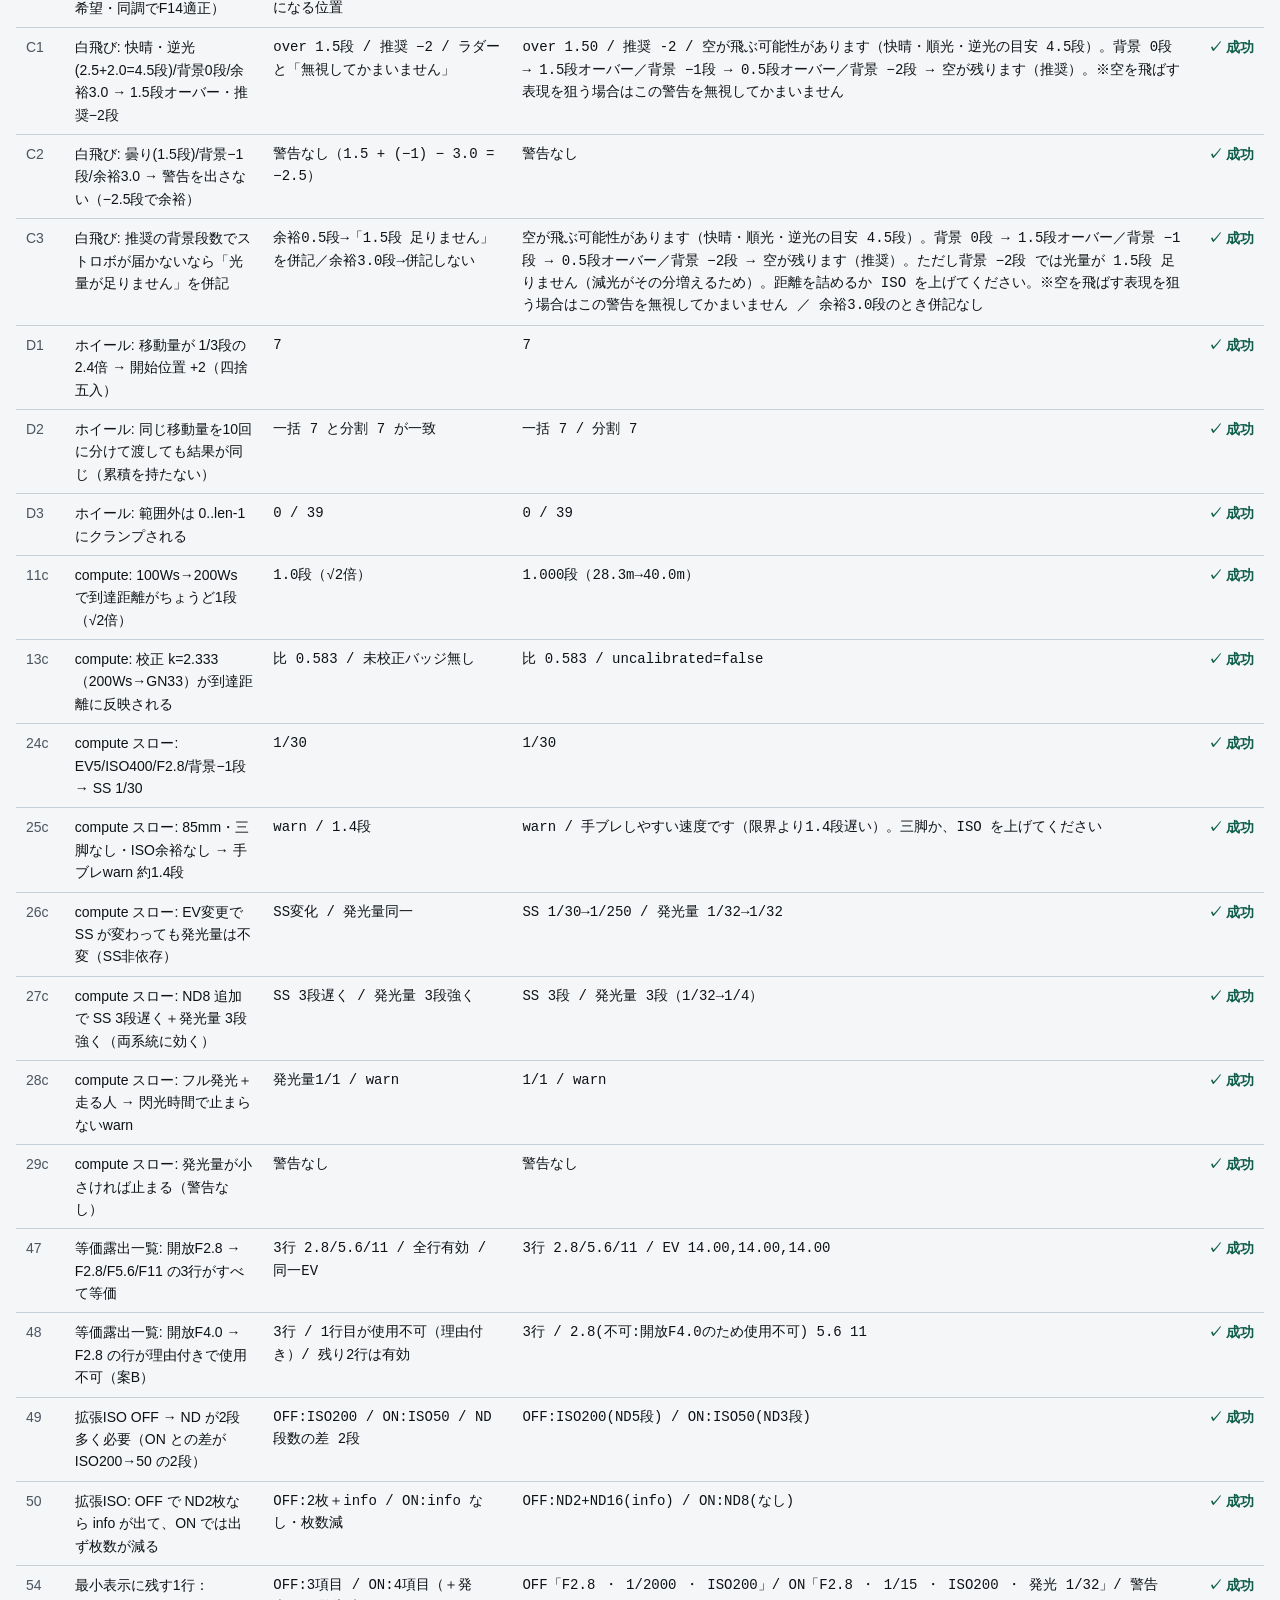
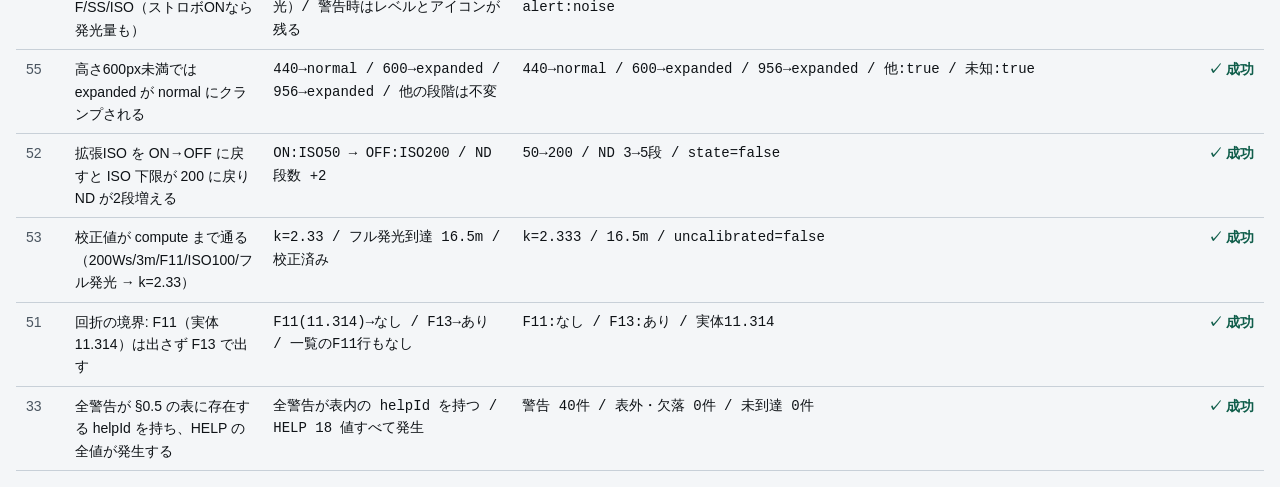
==== commit 77f7237f: "feat: 白飛び警告、および公称値を厳密値として計算していた問題の修正 ■ 白飛び警告 - シーン別コントラスト目安を追加（雪山は反射率90%から導出） - 逆光トグル（EV では区別できないため。" ====
--- a/tests.html
+++ b/tests.html
@@ -56,14 +56,14 @@
   <script type="module">
     import { F, SS, ISO, snap } from './js/stops.js';
     import { solveSS, solveN, solveISO, handShakeLimit } from './js/exposure.js';
-    import { solveND } from './js/filters.js';
+    import { solveND, ndLabel } from './js/filters.js';
     import {
       gnBase, applyModifier, applyIso, effectiveGN,
       calibrate, hssLoss, overStops, resolvePower, flashDuration,
     } from './js/flash.js';
     import {
-      shakeWarning, overBrightWarning, isoFloorWarning, freezeWarning,
-      daylightSync, slowSyncAmbient, ndCountWarnings, formatStops,
+      shakeWarning, overBrightWarning, isoFloorWarning, freezeWarning, blowoutWarning,
+      daylightSync, slowSyncAmbient, ndCountWarnings, formatStops, ndAdvice,
     } from './js/advisor.js';
     import { SUBJECTS, POWER_STEPS, HELP } from './js/scenes.js';
     import { compute } from './js/compute.js';
@@ -615,23 +615,29 @@
         pass: ok,
       };
     });
-    add('31d', 'compute 計算タブ: クランプしても不足が 1/3段未満なら警告しない', () => {
-      // 必要 F = √(2^11 / 2^(25/3)) = √(2048/322.54) = 2.518
-      // 開放 F2.6 でクランプされるが不足は 2*log2(2.6/2.518) = 0.09段 → 1/3段未満なので出さない
+    add('31d', 'compute 計算タブ: クランプしても超過が 1/3段未満なら警告しない', () => {
+      // 自由軸 ISO でみる。**F と SS はグリッドの厳密値を index で渡す**ので、
+      // compute の exactGear（公称値→厳密値）の影響を受けない条件になっている。
+      //   F5.6(実体 5.657) / SS 1/250(実体 1/256) / EV12.2
+      //   → 必要 ISO = 100·(32/(1/256))/2^12.2 = 174.1（下限 200 を 0.2段 下回る）
+      //   0.2段 < 1/3段 なのでクランプはするが警告は出さない
       const st = makeState({
         ui: { tab: 'calc', theme: 'auto', firstRun: false },
-        scene: { evBase: 10, adjust: 0 },
+        scene: { evBase: 12.2, adjust: 0 },
         camera: { isoMin: 200 },
-        lens: { fMin: 2.6, fMax: 22 },
-        manual: { fIndex: null, ssIndex: 25, isoIndex: 6, locks: { f: false, ss: true, iso: true } },
+        lens: { fMin: F28, fMax: 22 },
+        manual: { fIndex: 15, ssIndex: 24, isoIndex: null, locks: { f: true, ss: true, iso: false } },
       });
       const d = compute(st);
-      const need = Math.sqrt(SS.real(25) * 2 ** 11); // 2.518（クランプ前の連続値）
-      const shortStops = 2 * Math.log2(2.6 / need);  // 0.09段
-      const ok = d.manual.warning === null && shortStops > 0 && shortStops < 1 / 3;
-      return {
-        expected: `警告なし（不足 ${shortStops.toFixed(2)}段 < 1/3段）`,
-        actual: d.manual.warning ? d.manual.warning.message : '警告なし',
+      const need = 100 * (F.real(15) ** 2 / SS.real(24)) / 2 ** 12.2; // 174.1（クランプ前の連続値）
+      const overStops = Math.log2(200 / need);                        // 0.2段
+      // クランプが実際に起きていること（＝空振りでないこと）も確かめる
+      const ok = d.manual.warning === null && overStops > 0 && overStops < 1 / 3
+        && need < 200 && d.ambient.isoLabel === '200';
+      return {
+        expected: `警告なし・ISO200 にクランプ（超過 ${overStops.toFixed(2)}段 < 1/3段）`,
+        actual: `${d.manual.warning ? d.manual.warning.message : '警告なし'} / ISO${d.ambient.isoLabel}`
+          + ` / 連続値 ${need.toFixed(1)}`,
         pass: ok,
       };
     });
@@ -642,7 +648,9 @@
     //
     // 残差 s 段を作る EV：ss = maxSS / 2^s となる evBase を逆算する。
     //   EV_target = log2(N² / ss) = log2(N²/maxSS) + s、evBase = EV_target − log2(ISO/100)
-    const OB_F = 1.4, OB_MAXSS = 1 / 8000, OB_ISO = 200;
+    // compute() は入口で公称値をグリッドの厳密値へ直す（exactGear）。ここも厳密値で組み立てる
+    // ——公称の 1.4 / (1/8000) を使うと、逆算した EV と compute の内部値が 0.03段ずれる。
+    const OB_F = F.real(3), OB_MAXSS = SS.real(39), OB_ISO = 200; // F1.4(1.41421) / 1/8000(1/8192)
     const evForResidual = (s) => Math.log2((OB_F * OB_F) / OB_MAXSS) + s - Math.log2(OB_ISO / 100);
     const overBrightState = (s) => makeState({
       intent: 'blur', subject: 'static', focal: 50,
@@ -805,6 +813,145 @@
       };
     });
 
+    // ===== ND が1段過剰になる問題（原因は2つ。どちらも ceil が段を飛ばす）==========
+    //
+    // (1) 公称ラベルを厳密値として計算していた ── **実機の症状の原因**
+    //     快晴EV15/ISO200/F2.8/同調1/250/背景−1段 で ND8+ND16（7段）が選ばれた。
+    //     正しくは 6.0段 ちょうどで ND4+ND16（2枚）。設定は公称値（2.8 / 1/250）で保存され、
+    //     厳密値として計算すると壁が 6.06段 になる。→ compute.exactGear() が入口で直す。N1 が守る。
+    //
+    // (2) IEEE754 の丸め誤差 ── 桁が7つ小さい別の問題
+    //     比を log2 で段数化すると、ちょうど整数のところが 6.000000000000001 になることがある。
+    //     1/3段グリッドの組み合わせのうち約13%（2·log2(F/F) で 215/1600）。
+    //     **特定の経路の問題ではない。** → advisor.CEIL_EPS が吸収する。N2a・N2b が守る。
+    add('N1', 'ND選択: 公称値(F2.8・1/250)で入力しても壁は 6.0段・ND4+ND16(2枚)', () => {
+      // **わざと公称値を渡す。** exactGear が 2.8284 / 1/256 へ直せば 6.0段 になる
+      const d = compute(makeState({
+        intent: 'daylightSync',
+        scene: { key: 'sunny', evBase: 15, adjust: 0 },
+        camera: { syncSpeed: 1 / 250, isoMin: 200, expandedISOMin: 50 },
+        lens: { fMin: 2.8, fMax: 22 },
+        settings: { ownedND: [1, 2, 3, 4], hssBaseLoss: 2, ambientOffsetDefault: -1, comp: 0, blackMistStops: 0 },
+        flash: { profileId: 'p1', modifier: 'reflector', distance: 3, ambientOffset: -1, tripod: true, powerMode: 'auto', powerStops: 5 },
+      }));
+      const nd = d.paths.nd;
+      // 裏付け：拡張ISO の案内も内部値と整合する（7段なら「2枚」、6段なら「1枚」）
+      const info = d.warnings.find((w) => /拡張ISO/.test(w.message));
+      const ok = !!nd && nd.nd === 'ND4+ND16' && nd.lossStops === 6
+        && rel(d.wall.stops, 6, 0.001)
+        && !!info && /ND 1枚で済みます/.test(info.message);
+      return {
+        expected: '壁 6.00段 / ND4+ND16(6段) / 拡張ISOなら1枚',
+        actual: `壁 ${d.wall ? d.wall.stops.toFixed(3) : '—'}段 / ${nd ? `${nd.nd}(${nd.lossStops}段)` : 'ND経路なし'}`
+          + ` / ${info ? info.message : '拡張ISO案内なし'}`,
+        pass: ok,
+      };
+    });
+    add('N2a', 'ceil の許容誤差: 6.000000000000001 を渡すと 7 ではなく 6 になる（単体）', () => {
+      // **リテラルで渡す。** パイプラインを通して誤差を作ろうとすると、途中の演算で
+      // 吸収されて空振りする（一度これで失敗した）。境界そのものをここで固定する。
+      const drifted = 6.000000000000001;
+      const adv = ndAdvice([1, 2, 3, 4], drifted, 0);
+      const ok = drifted > 6                 // リテラルが本当に 6 より大きい double であること
+        && Math.ceil(drifted) === 7          // 素の ceil なら1段飛ぶ（CEIL_EPS が要る理由）
+        && adv.need === 6                    // CEIL_EPS 付きなら 6 に収まる
+        && adv.solution && adv.solution.totalStops === 6 && adv.solution.count === 2
+        && ndLabel(adv.solution.filters) === 'ND4+ND16';
+      return {
+        expected: '素の ceil は 7 / CEIL_EPS 付きで need=6 / ND4+ND16(2枚)',
+        actual: `素の ceil ${Math.ceil(drifted)} → need=${adv.need}`
+          + ` / ${adv.solution ? ndLabel(adv.solution.filters) : 'なし'}`,
+        pass: ok,
+      };
+    });
+    add('N2b', 'ceil の許容誤差が実際の経路に配線されている（F1.8希望・同調でF14適正）', () => {
+      // 誤差は「比を log2 で段数化する経路」全般で出る（1/3段の組み合わせの約13%）。
+      // 2·log2(F.real(23)/F.real(5)) = 2·log2(14.254/1.782) は数学的にちょうど 6.0 で、
+      // 整数の境目に載る。**1ビットの上振れで ceil が 7 に飛ぶ位置。**
+      //
+      // 逆算：fAtSync = √(同調 × 2^evAmbient) を F.real(23) にする
+      //   同調 1/250 → 厳密 2^-8、F.real(23)² = 2^(23/3)
+      //   → 2^evAmbient = 2^(23/3+8) = 2^(47/3) → evAmbient = 47/3 = 15.6667
+      //   evAmbient = evScene + log2(ISO/100) − 背景段数 = evScene + 1 + 1
+      //   → evScene = 47/3 − 2 = 41/3 = 13.6667（= EV13 + 微調整 +2/3。スライダー上の値）
+      const d = compute(makeState({
+        intent: 'daylightSync',
+        scene: { key: 'cloudy', evBase: 13, adjust: 2 / 3 },
+        camera: { syncSpeed: 1 / 250, isoMin: 200, expandedISOMin: 50 },
+        lens: { fMin: 1.8, fMax: 22 }, // 公称 F1.8 → 厳密 F.real(5) = 1.7817974362806785
+        settings: { ownedND: [1, 2, 3, 4], hssBaseLoss: 2, ambientOffsetDefault: -1, comp: 0, blackMistStops: 0 },
+        flash: { profileId: 'p1', modifier: 'reflector', distance: 3, ambientOffset: -1, tripod: true, powerMode: 'auto', powerStops: 5 },
+      }));
+      const nd = d.paths.nd;
+      // 参考値：ユーザーが走査で 6.000000000000001 を観測した組み合わせ。
+      // アプリは sqrt 経由で fAtSync を出すので最下位ビットは一致しないことがある。
+      // **assert には使わない**（環境依存の1ビットに合否を預けない）。実測値は下に表示する。
+      const ref = 2 * Math.log2(F.real(23) / F.real(5));
+      const ok = !!nd && nd.lossStops === 6 && nd.nd === 'ND4+ND16'
+        && rel(d.wall.stops, 6, 1e-6)          // 数学的には 6.0。誤差は 1e-9 より十分小さい
+        && d.paths.nd.ss === '1/250';          // 同調に留まる経路であること
+      return {
+        expected: '壁 6.00段 / ND4+ND16(6段) — 素の ceil なら 7段(ND8+ND16) になる位置',
+        actual: `壁 ${d.wall ? d.wall.stops.toFixed(15) : '—'}段`
+          + ` / ${nd ? `${nd.nd}(${nd.lossStops}段)` : 'ND経路なし'}`
+          + ` / 参考 2·log2(F14/F1.8)=${ref.toFixed(15)}`,
+        pass: ok,
+      };
+    });
+
+    // ===== 白飛び警告（測らない方式）========================================
+    // 適正露出でも空は飛ぶ。中間調から上のヘッドルームが JPEG で約3段しかないため。
+    //   オーバー段数 = コントラスト目安 + 背景段数 − ヘッドルーム
+    // 段数そのものより「選ぶべき背景段数」を出す（目安の精度が±1段なので誤差に強い）。
+    add('C1', '白飛び: 快晴・逆光(2.5+2.0=4.5段)/背景0段/余裕3.0 → 1.5段オーバー・推奨−2段', () => {
+      const w = blowoutWarning({
+        contrastStops: 2.5, sceneLabel: '快晴・順光', backlit: true,
+        ambientOffset: 0, headroomStops: 3.0,
+      });
+      const ok = !!w && rel(w.overStops, 1.5, 0.02) && w.recommendedOffset === -2
+        && /目安 4\.5段/.test(w.message)
+        && /背景 0段 → 1\.5段オーバー/.test(w.message)
+        && /背景 −2段 → 空が残ります（推奨）/.test(w.message)
+        && /無視してかまいません/.test(w.message); // 意図的に飛ばす表現への逃げ道は必須
+      return {
+        expected: 'over 1.5段 / 推奨 −2 / ラダーと「無視してかまいません」',
+        actual: w ? `over ${w.overStops.toFixed(2)} / 推奨 ${w.recommendedOffset} / ${w.message}` : '警告なし',
+        pass: ok,
+      };
+    });
+    add('C2', '白飛び: 曇り(1.5段)/背景−1段/余裕3.0 → 警告を出さない（−2.5段で余裕）', () => {
+      const w = blowoutWarning({
+        contrastStops: 1.5, sceneLabel: '曇り', ambientOffset: -1, headroomStops: 3.0,
+      });
+      return {
+        expected: `警告なし（1.5 + (−1) − 3.0 = −2.5）`,
+        actual: w ? w.message : '警告なし',
+        pass: w === null,
+      };
+    });
+    add('C3', '白飛び: 推奨の背景段数でストロボが届かないなら「光量が足りません」を併記', () => {
+      // 背景 0段 → 推奨 −2段。日中シンクロは1段暗くするごとに壁が1段上がり ND が1段増えるので
+      // 2段ぶんの余裕が要る。ストロボの余裕が 0.5段しかないので 1.5段 足りない。
+      const w = blowoutWarning({
+        contrastStops: 2.5, sceneLabel: '快晴・順光', backlit: true,
+        ambientOffset: 0, headroomStops: 3.0,
+        flashHeadroomStops: 0.5, costPerStop: 1,
+      });
+      const ok = !!w && /背景 −2段 では光量が 1\.5段 足りません/.test(w.message);
+      // 余裕が足りていれば併記しないことも同時に確かめる（常に出るのでは意味がない）
+      const enough = blowoutWarning({
+        contrastStops: 2.5, sceneLabel: '快晴・順光', backlit: true,
+        ambientOffset: 0, headroomStops: 3.0,
+        flashHeadroomStops: 3.0, costPerStop: 1,
+      });
+      const okQuiet = !!enough && !/光量が/.test(enough.message);
+      return {
+        expected: '余裕0.5段→「1.5段 足りません」を併記／余裕3.0段→併記しない',
+        actual: `${w ? w.message : '警告なし'} ／ 余裕3.0段のとき併記${okQuiet ? 'なし' : 'あり'}`,
+        pass: ok && okQuiet,
+      };
+    });
+
     // ===== ホイールのドラッグ量→インデックス（ジェスチャ境界の保険）================
     // 実機で「横スワイプ中に縦スクロールが挟まるとダイアルが飛ぶ」不具合が出た。
     // 原因は pointercancel が確定処理に繋がっていたことだが、同じ形のバグを防ぐため
@@ -1084,6 +1231,7 @@
       push(overBrightWarning(solveSS(16, 100, F.real(3)), SS.real(39))); // 明るすぎ（減光）
       push(isoFloorWarning(25, 50));                                  // ISO 下げきれない
       push(freezeWarning(POWER_STEPS[0].duration, 1 / 500));          // 閃光時間
+      push(blowoutWarning({ contrastStops: 2.5, sceneLabel: '快晴・順光', backlit: true, ambientOffset: 0, headroomStops: 3.0 })); // 白飛び
       push(ndCountWarnings(solveND([1, 2, 3, 4], 5), { baseISO: 200, expandedISOMin: 50, ownedND: [1, 2, 3, 4], wallStops: 5 }));
       push(ndCountWarnings(solveND([1, 2, 3, 4], 8), { baseISO: 200, expandedISOMin: 50, ownedND: [1, 2, 3, 4], wallStops: 8 }));
 
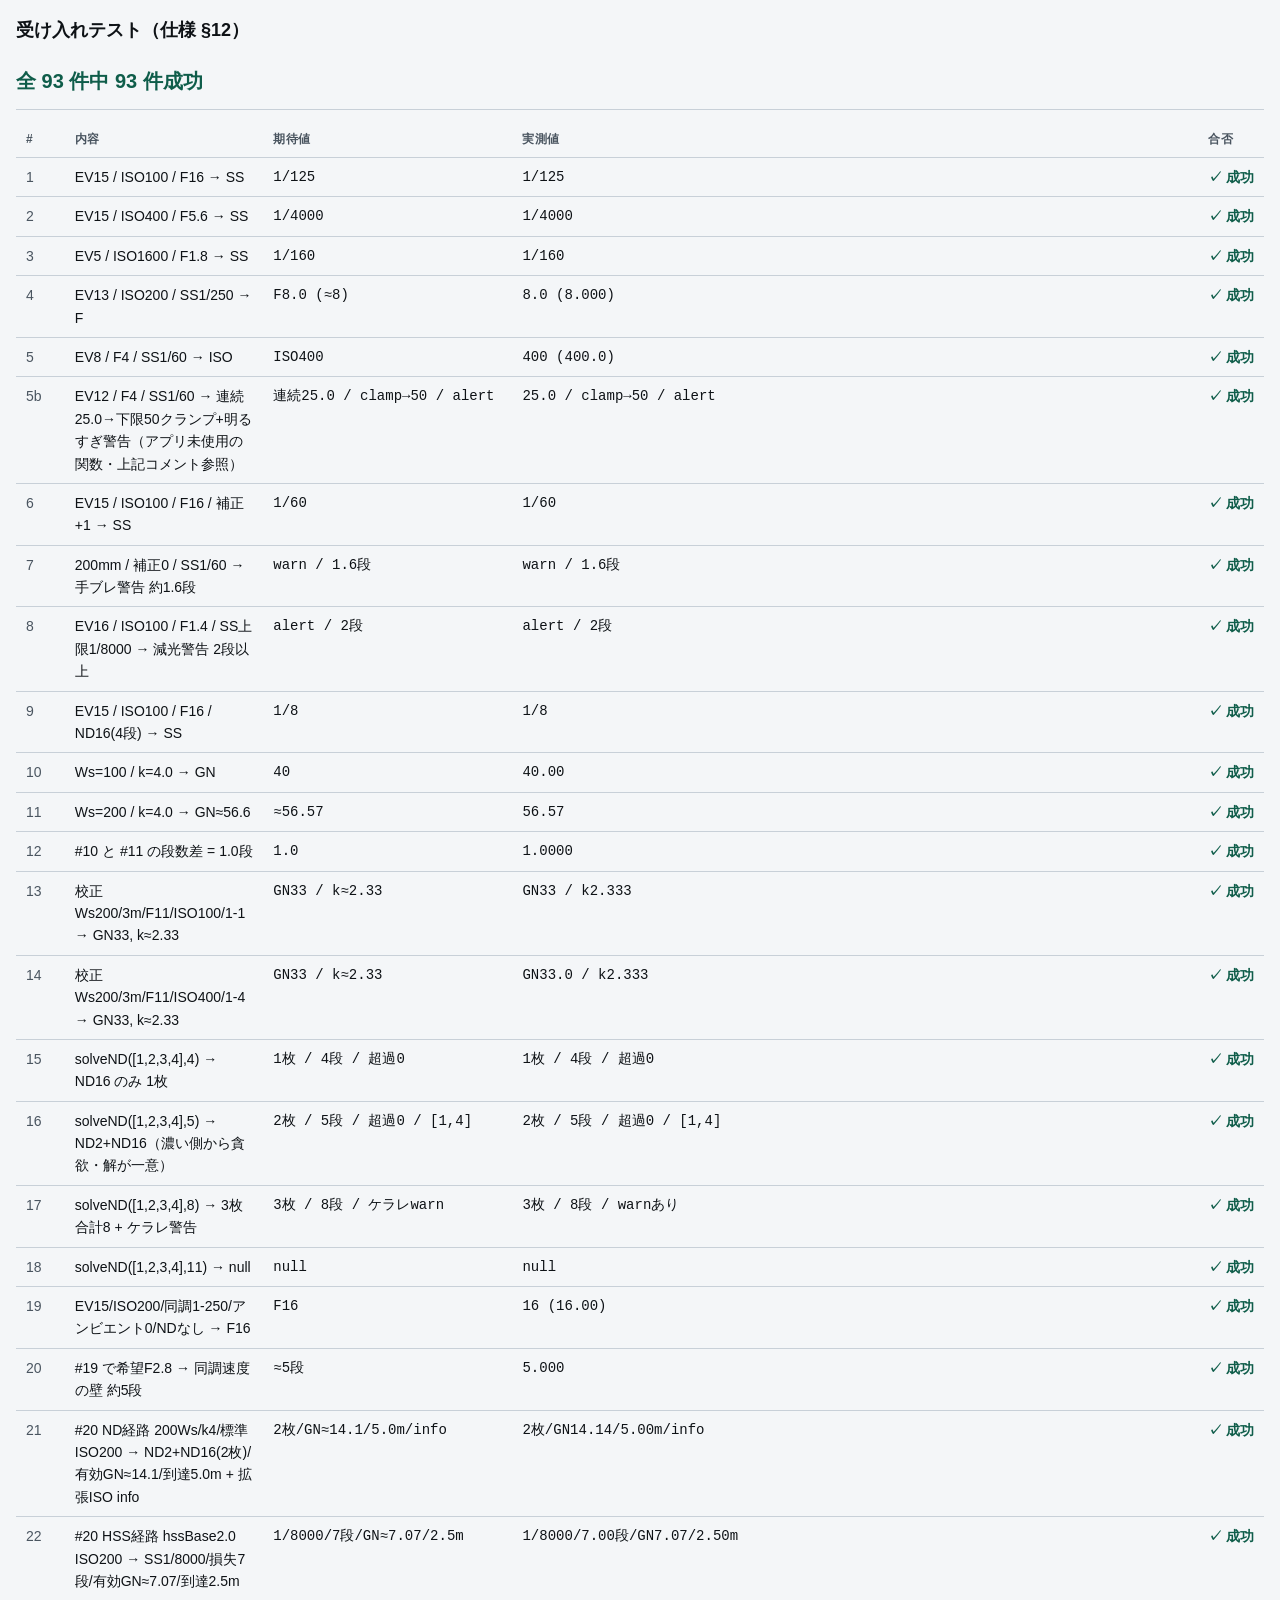
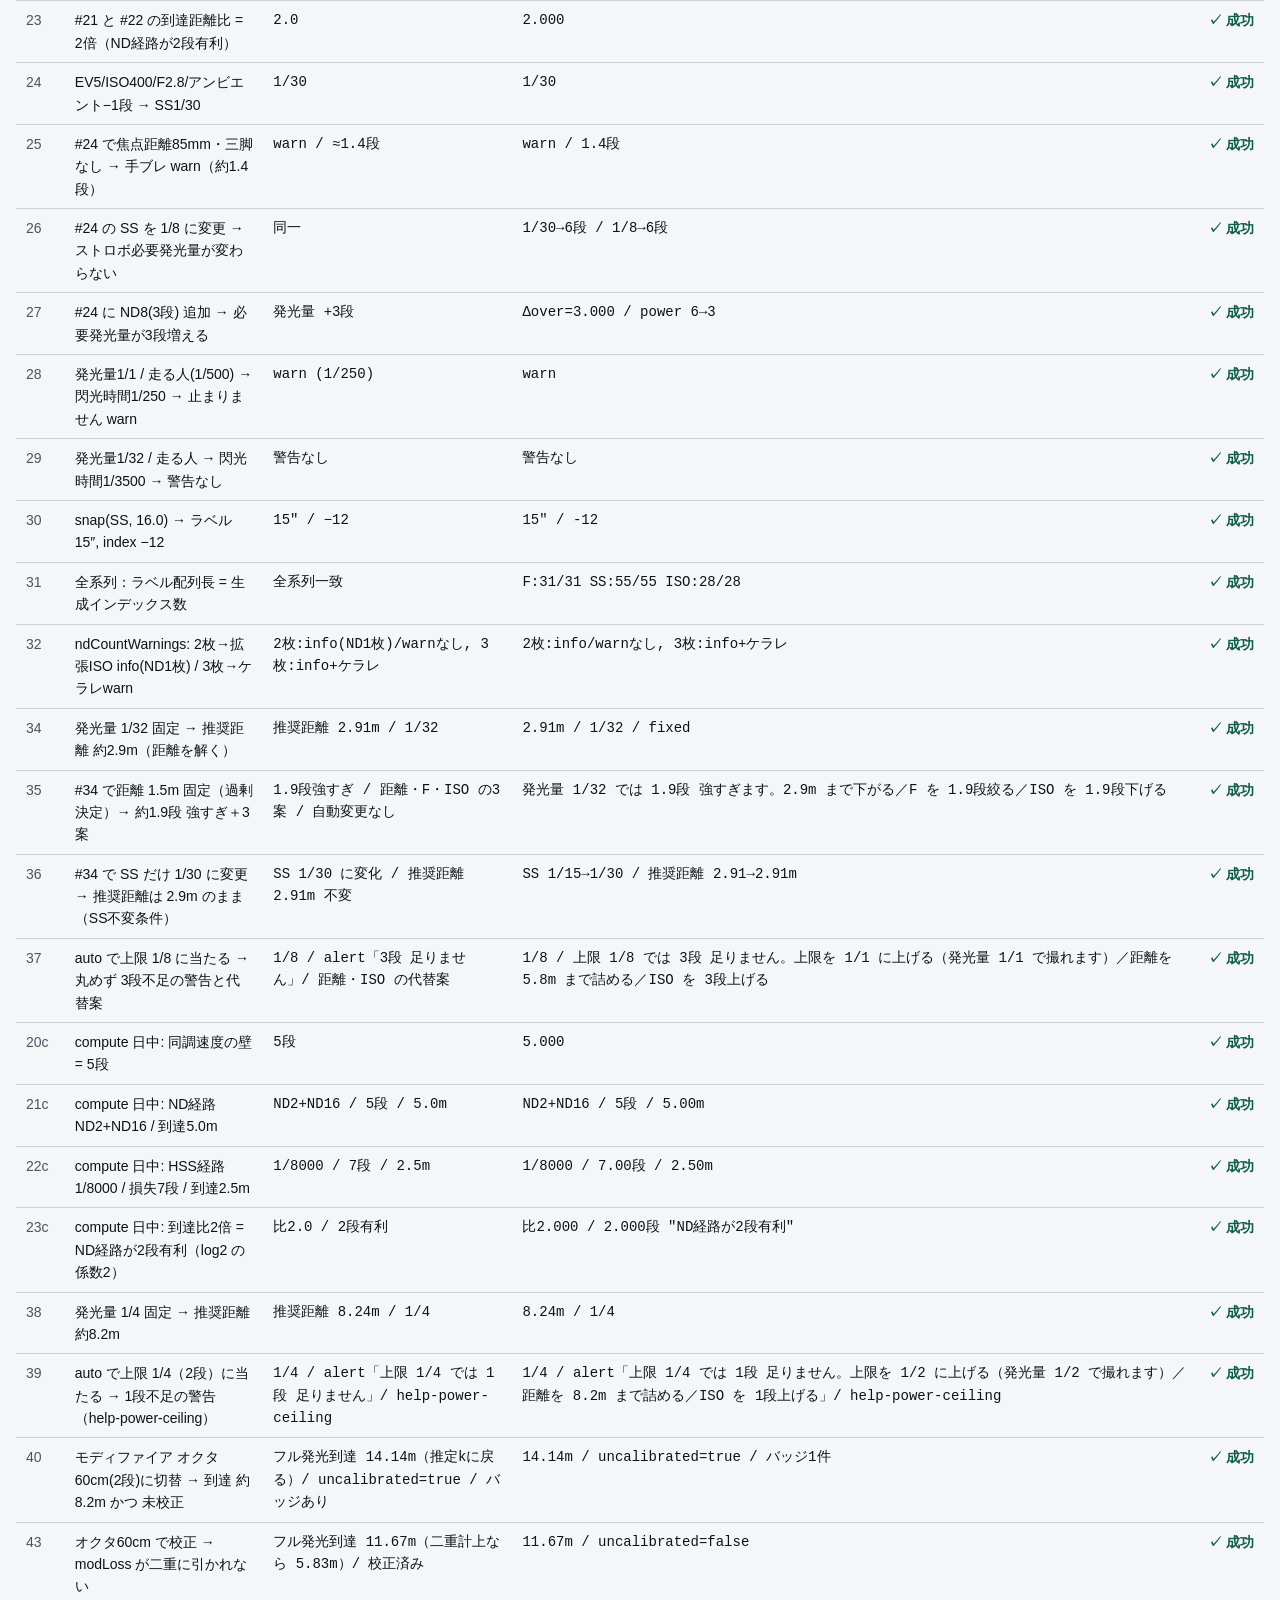
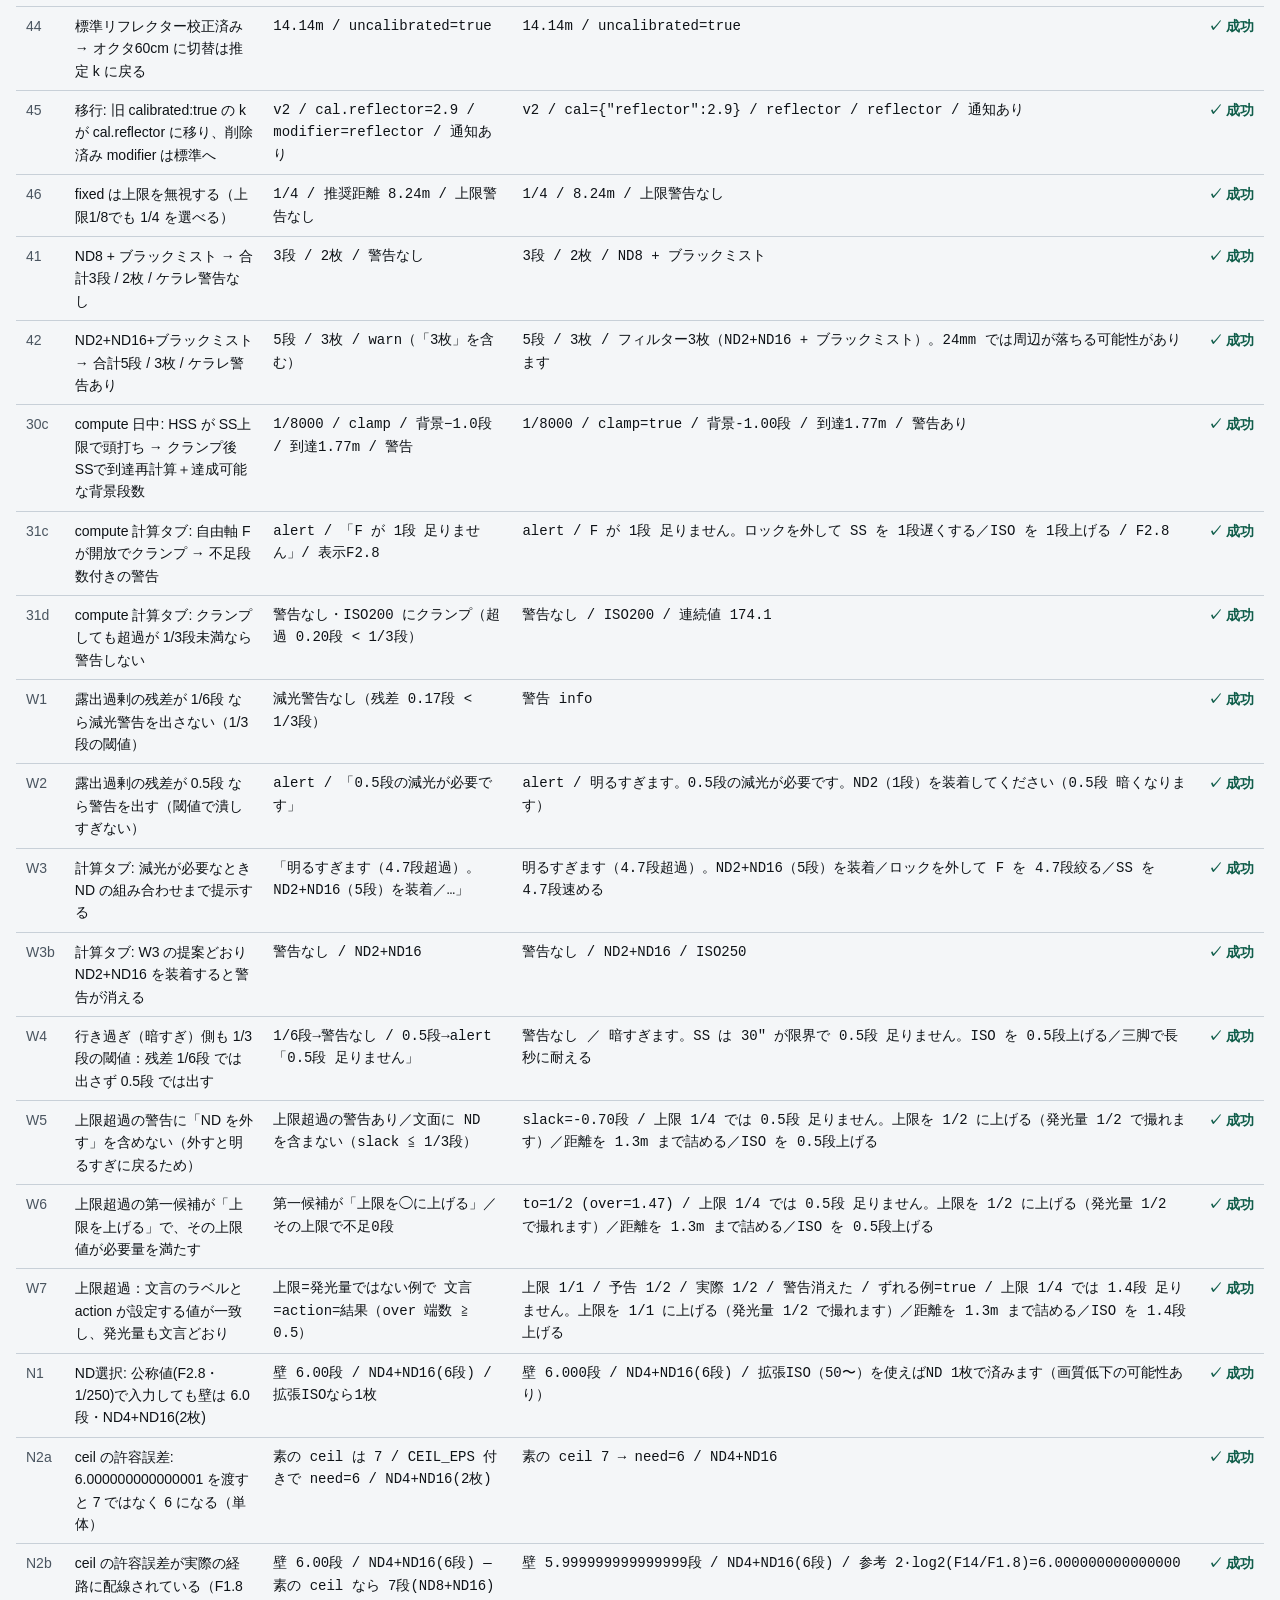
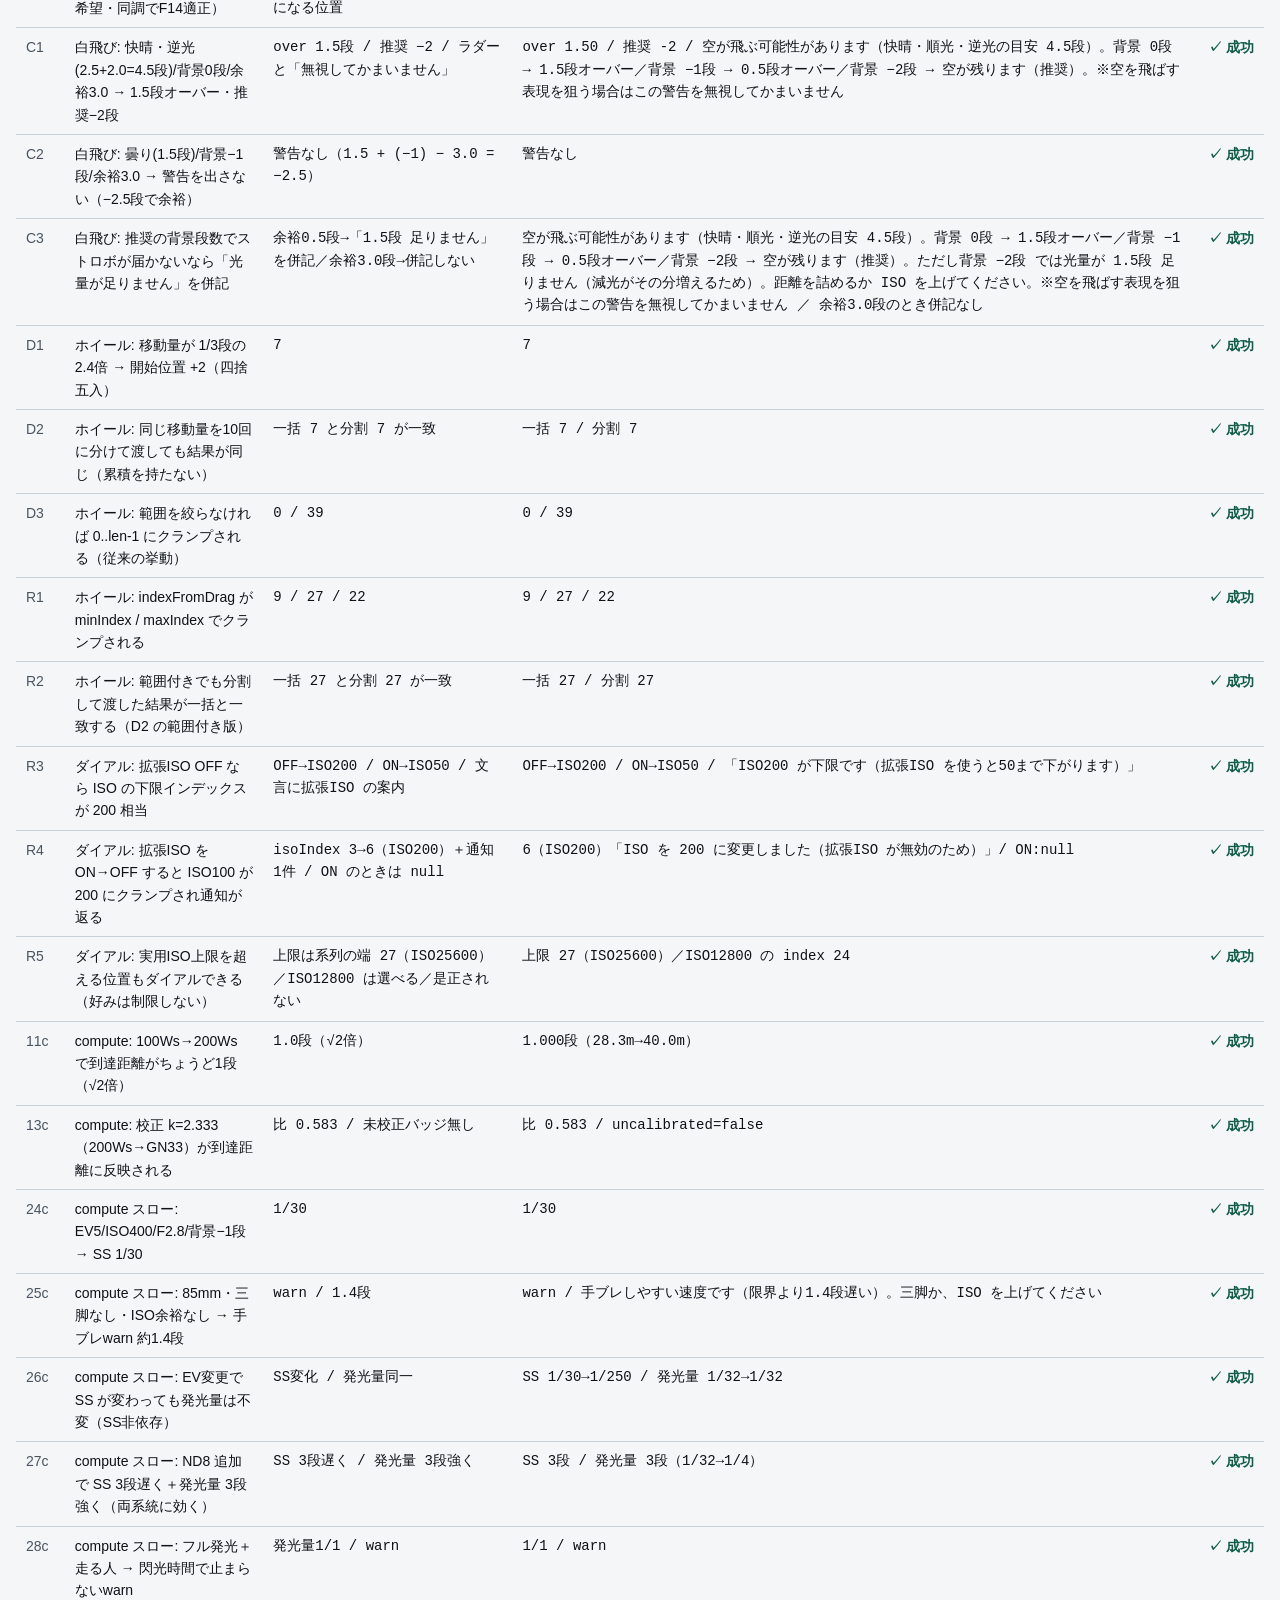
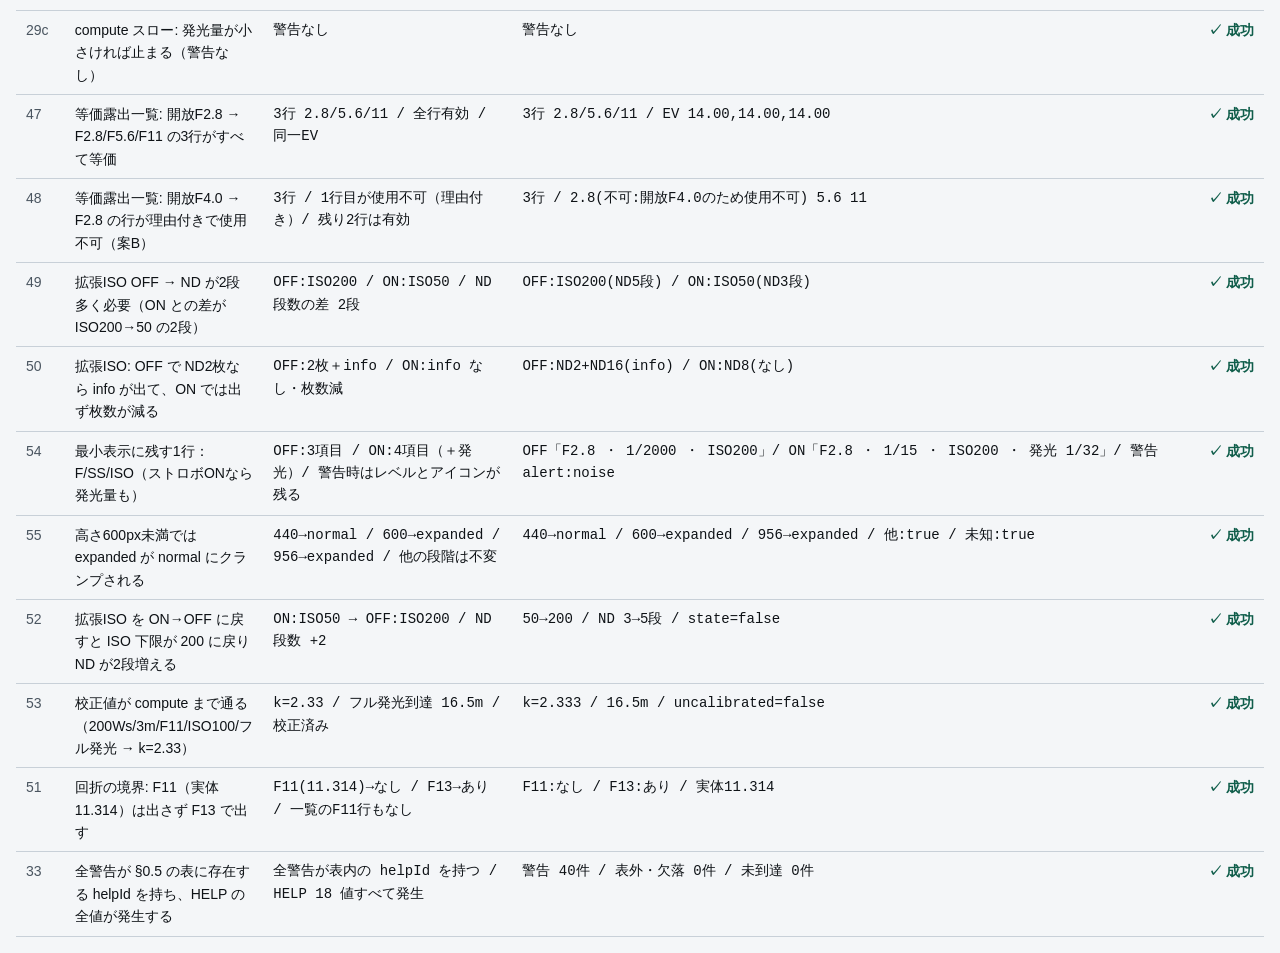
==== commit 5b0d4e04: "feat: 計算タブのダイアルに範囲制限とグレーアウト - 物理的な限界（開放F値・最小F値・SS上下限・ISO下限）で構造的に制限 - 好み（実用ISO上限）は制限せず警告のみ（R5 で回帰を固定）" ====
--- a/tests.html
+++ b/tests.html
@@ -66,7 +66,7 @@
       daylightSync, slowSyncAmbient, ndCountWarnings, formatStops, ndAdvice,
     } from './js/advisor.js';
     import { SUBJECTS, POWER_STEPS, HELP } from './js/scenes.js';
-    import { compute } from './js/compute.js';
+    import { compute, clampManual } from './js/compute.js';
     import { makeState, migrate, mergeDeep, clampPanelSize } from './js/state.js';
     // wheel.js から純粋関数だけを取る（makeWheel は DOM を作るのでここでは使わない）
     import { indexFromDrag } from './js/wheel.js';
@@ -955,20 +955,20 @@
     // ===== ホイールのドラッグ量→インデックス（ジェスチャ境界の保険）================
     // 実機で「横スワイプ中に縦スクロールが挟まるとダイアルが飛ぶ」不具合が出た。
     // 原因は pointercancel が確定処理に繋がっていたことだが、同じ形のバグを防ぐため
-    // 位置の計算を純粋関数に切り出した。**引数がこの4つだけなら累積の誤りが起こり得ない。**
+    // 位置の計算を純粋関数に切り出した。**引数がこの5つだけなら累積の誤りが起こり得ない。**
     const STEP_PX = 26; // js/wheel.js の STEP と同じ（CSS の --wheel-step）
     add('D1', 'ホイール: 移動量が 1/3段の 2.4倍 → 開始位置 +2（四捨五入）', () => {
-      const got = indexFromDrag(5, 2.4 * STEP_PX, STEP_PX, 40);
+      const got = indexFromDrag(5, 2.4 * STEP_PX, STEP_PX, 0, 39);
       return { expected: '7', actual: String(got), pass: got === 7 };
     });
     add('D2', 'ホイール: 同じ移動量を10回に分けて渡しても結果が同じ（累積を持たない）', () => {
       const total = 2.4 * STEP_PX;
-      const once = indexFromDrag(5, total, STEP_PX, 40);
+      const once = indexFromDrag(5, total, STEP_PX, 0, 39);
       // pointermove が細かく飛んでくる状況を再現する。関数は毎回「開始点からの総量」を受け取る
       let running = 0, last = null;
       for (let i = 0; i < 10; i++) {
         running += total / 10;
-        last = indexFromDrag(5, running, STEP_PX, 40);
+        last = indexFromDrag(5, running, STEP_PX, 0, 39);
       }
       return {
         expected: `一括 ${once} と分割 ${once} が一致`,
@@ -976,11 +976,86 @@
         pass: once === last && once === 7,
       };
     });
-    add('D3', 'ホイール: 範囲外は 0..len-1 にクランプされる', () => {
-      const lo = indexFromDrag(2, -99 * STEP_PX, STEP_PX, 40);   // 下へ振り切る
-      const hi = indexFromDrag(2, 99 * STEP_PX, STEP_PX, 40);    // 上へ振り切る
+    add('D3', 'ホイール: 範囲を絞らなければ 0..len-1 にクランプされる（従来の挙動）', () => {
+      const lo = indexFromDrag(2, -99 * STEP_PX, STEP_PX, 0, 39);   // 下へ振り切る
+      const hi = indexFromDrag(2, 99 * STEP_PX, STEP_PX, 0, 39);    // 上へ振り切る
       const ok = lo === 0 && hi === 39;
       return { expected: '0 / 39', actual: `${lo} / ${hi}`, pass: ok };
+    });
+
+    // ===== 計算タブのダイアルの範囲制限 =========================================
+    // 設定した機材の限界を超える値をダイアルできてしまう問題への対応。
+    // **物理的な限界だけを制限し、好み（実用ISO上限）は制限しない。** R5 がその回帰テスト。
+    add('R1', 'ホイール: indexFromDrag が minIndex / maxIndex でクランプされる', () => {
+      const lo = indexFromDrag(20, -99 * STEP_PX, STEP_PX, 9, 27);  // 下へ振り切る → 9 で止まる
+      const hi = indexFromDrag(20, 99 * STEP_PX, STEP_PX, 9, 27);   // 上へ振り切る → 27 で止まる
+      const inRange = indexFromDrag(20, 2 * STEP_PX, STEP_PX, 9, 27); // 範囲内はそのまま
+      const ok = lo === 9 && hi === 27 && inRange === 22;
+      return { expected: '9 / 27 / 22', actual: `${lo} / ${hi} / ${inRange}`, pass: ok };
+    });
+    add('R2', 'ホイール: 範囲付きでも分割して渡した結果が一括と一致する（D2 の範囲付き版）', () => {
+      // 限界を越える量を投げる。分割の途中でクランプが効いても、最終値は一括と同じでなければ
+      // ならない（クランプは毎回「開始点からの総量」に対して掛かるので累積されない）
+      const total = 40 * STEP_PX;
+      const once = indexFromDrag(20, total, STEP_PX, 9, 27);
+      let running = 0, last = null;
+      for (let i = 0; i < 10; i++) { running += total / 10; last = indexFromDrag(20, running, STEP_PX, 9, 27); }
+      return {
+        expected: `一括 27 と分割 27 が一致`,
+        actual: `一括 ${once} / 分割 ${last}`,
+        pass: once === last && once === 27,
+      };
+    });
+
+    /** 計算タブの状態を作る（ダイアルの範囲テスト用）。 */
+    const calcState = (over = {}) => makeState(mergeDeep({
+      ui: { tab: 'calc', theme: 'auto', firstRun: false },
+      scene: { evBase: 12, adjust: 0 },
+      camera: { isoMin: 200, expandedISOMin: 50, isoMax: 6400, allowExpandedIso: false, maxSS: 1 / 8000 },
+      lens: { fMin: F28, fMax: 22 },
+      manual: { fIndex: 9, ssIndex: 24, isoIndex: null, locks: { f: true, ss: true, iso: false } },
+    }, over));
+
+    add('R3', 'ダイアル: 拡張ISO OFF なら ISO の下限インデックスが 200 相当', () => {
+      const off = compute(calcState()).manual.limits.iso;
+      const on = compute(calcState({ camera: { allowExpandedIso: true } })).manual.limits.iso;
+      // ラベルまで見る（インデックスだけだと系列がずれたときに気づけない）
+      const ok = ISO.label(off.min) === '200' && ISO.label(on.min) === '50'
+        && /拡張ISO を使うと50まで下がります/.test(off.loMessage);
+      return {
+        expected: 'OFF→ISO200 / ON→ISO50 / 文言に拡張ISO の案内',
+        actual: `OFF→ISO${ISO.label(off.min)} / ON→ISO${ISO.label(on.min)} / 「${off.loMessage}」`,
+        pass: ok,
+      };
+    });
+    add('R4', 'ダイアル: 拡張ISO を ON→OFF すると ISO100 が 200 にクランプされ通知が返る', () => {
+      // 拡張ISO ON のあいだに ISO100（index 3）を選んでいた状態で OFF にした場面
+      const st = calcState({ camera: { allowExpandedIso: false }, manual: { isoIndex: 3, locks: { f: true, ss: false, iso: true } } });
+      const fix = clampManual(st);
+      // ON のままなら是正しない（下限 50 なので ISO100 は範囲内）
+      const noFix = clampManual(calcState({ camera: { allowExpandedIso: true }, manual: { isoIndex: 3, locks: { f: true, ss: false, iso: true } } }));
+      const ok = !!fix && fix.manual.isoIndex === 6 && ISO.label(6) === '200'
+        && fix.notices.length === 1 && /ISO を 200 に変更しました（拡張ISO が無効のため）/.test(fix.notices[0])
+        && noFix === null;
+      return {
+        expected: 'isoIndex 3→6（ISO200）＋通知1件 / ON のときは null',
+        actual: fix ? `${fix.manual.isoIndex}（ISO${ISO.label(fix.manual.isoIndex)}）「${fix.notices[0]}」/ ON:${noFix === null ? 'null' : '是正あり'}` : '是正なし',
+        pass: ok,
+      };
+    });
+    add('R5', 'ダイアル: 実用ISO上限を超える位置もダイアルできる（好みは制限しない）', () => {
+      // **回帰テスト。** 将来「上限も制限すべき」と考えた人が変更したらここが落ちる。
+      // ノイズを許容して上げる判断はユーザーのもので、既存の高感度警告が別に伝える。
+      const d = compute(calcState({ camera: { isoMax: 6400 } }));
+      const lim = d.manual.limits.iso;
+      const above = ISO.indexFor(12800); // 実用上限の1段上
+      const ok = lim.max === ISO.maxIndex && above <= lim.max && lim.hiMessage === null
+        && clampManual(calcState({ manual: { isoIndex: above, locks: { f: true, ss: false, iso: true } } })) === null;
+      return {
+        expected: `上限は系列の端 ${ISO.maxIndex}（ISO${ISO.label(ISO.maxIndex)}）／ISO12800 は選べる／是正されない`,
+        actual: `上限 ${lim.max}（ISO${ISO.label(lim.max)}）／ISO12800 の index ${above}`,
+        pass: ok,
+      };
     });
 
     add('11c', 'compute: 100Ws→200Ws で到達距離がちょうど1段（√2倍）', () => {
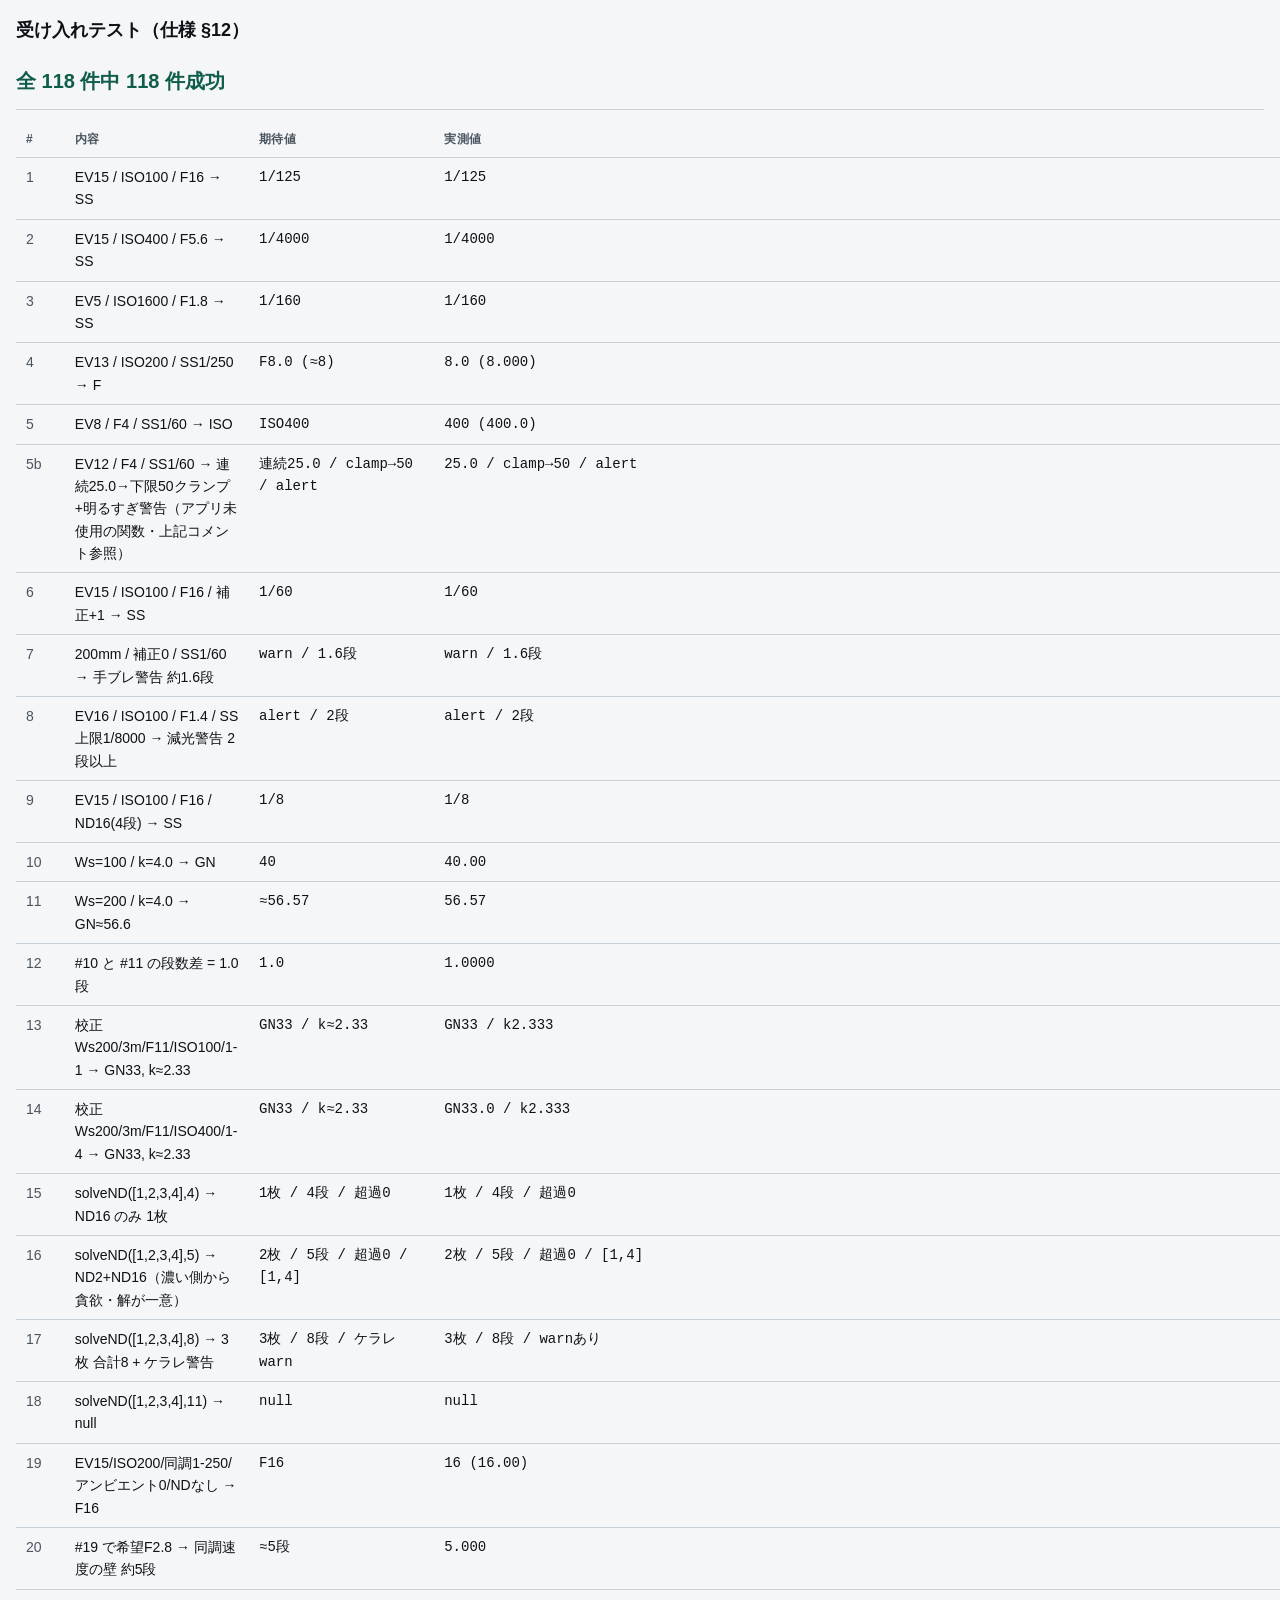
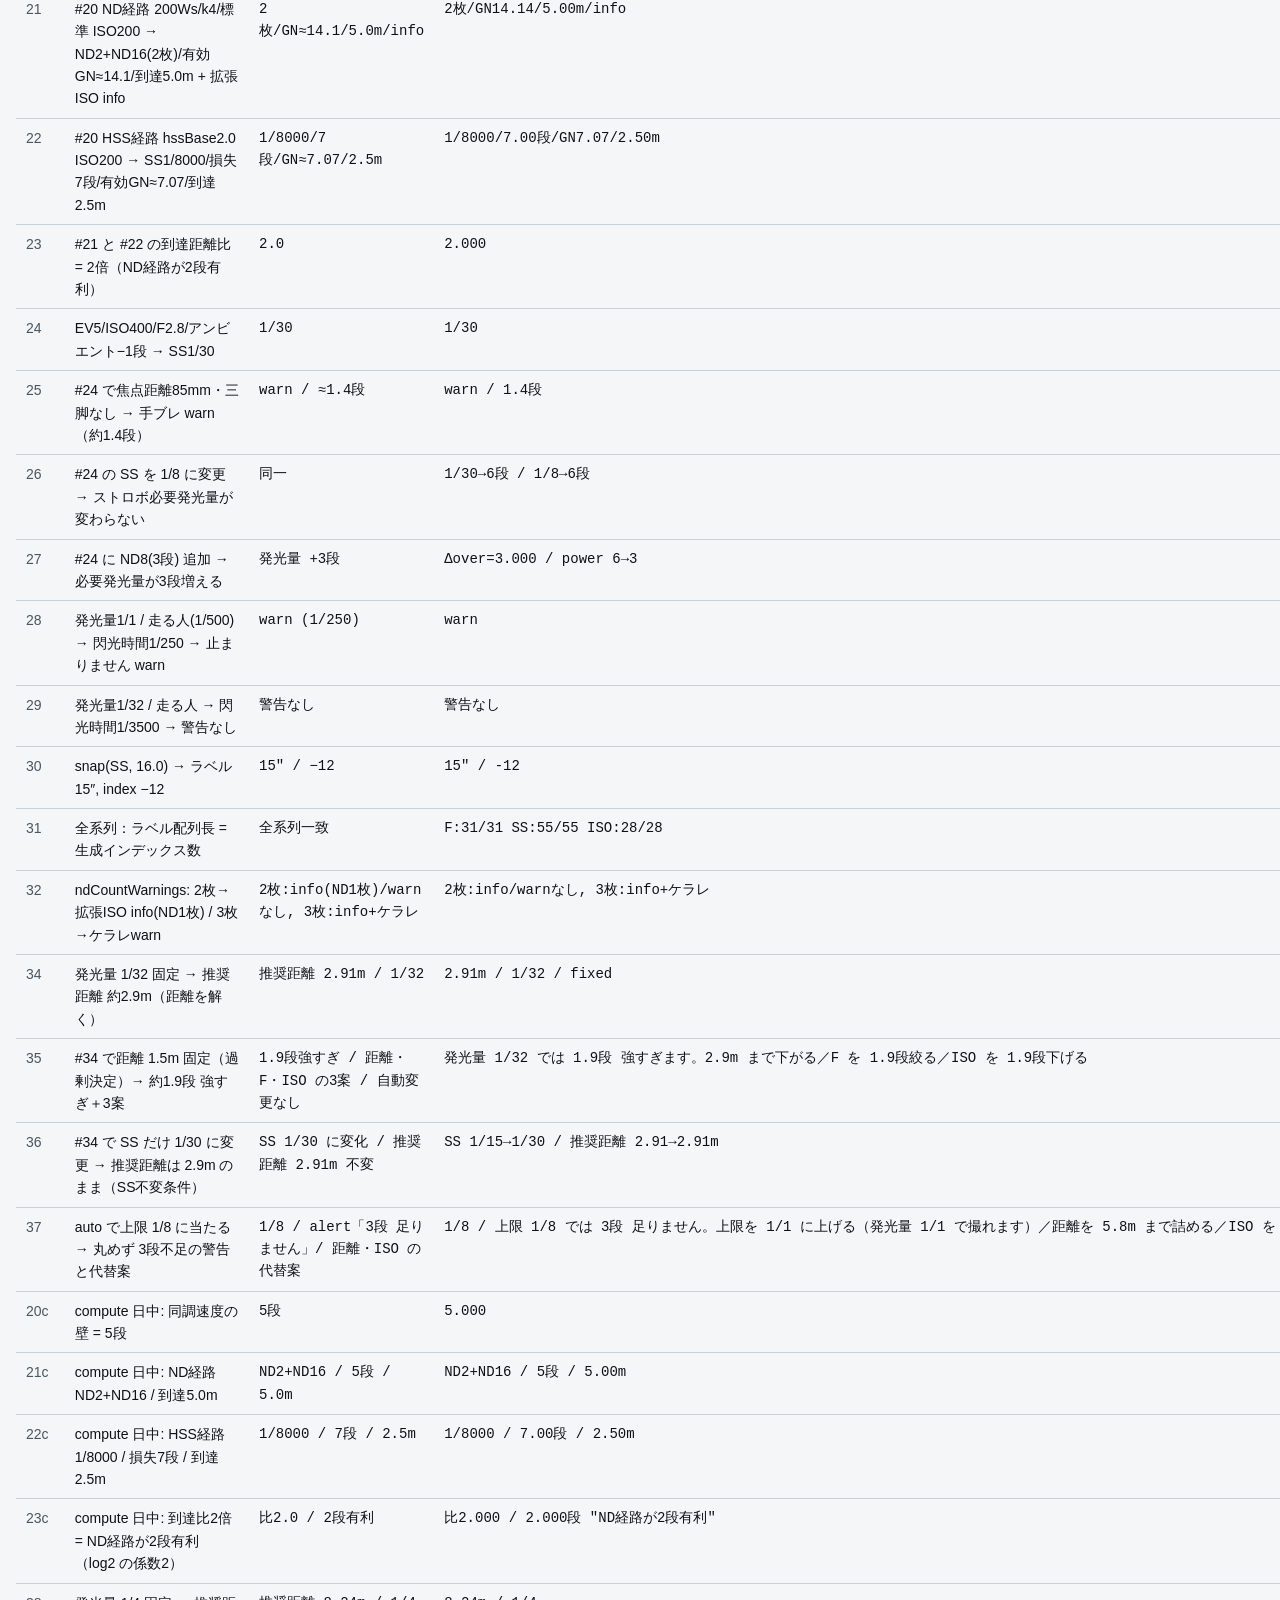
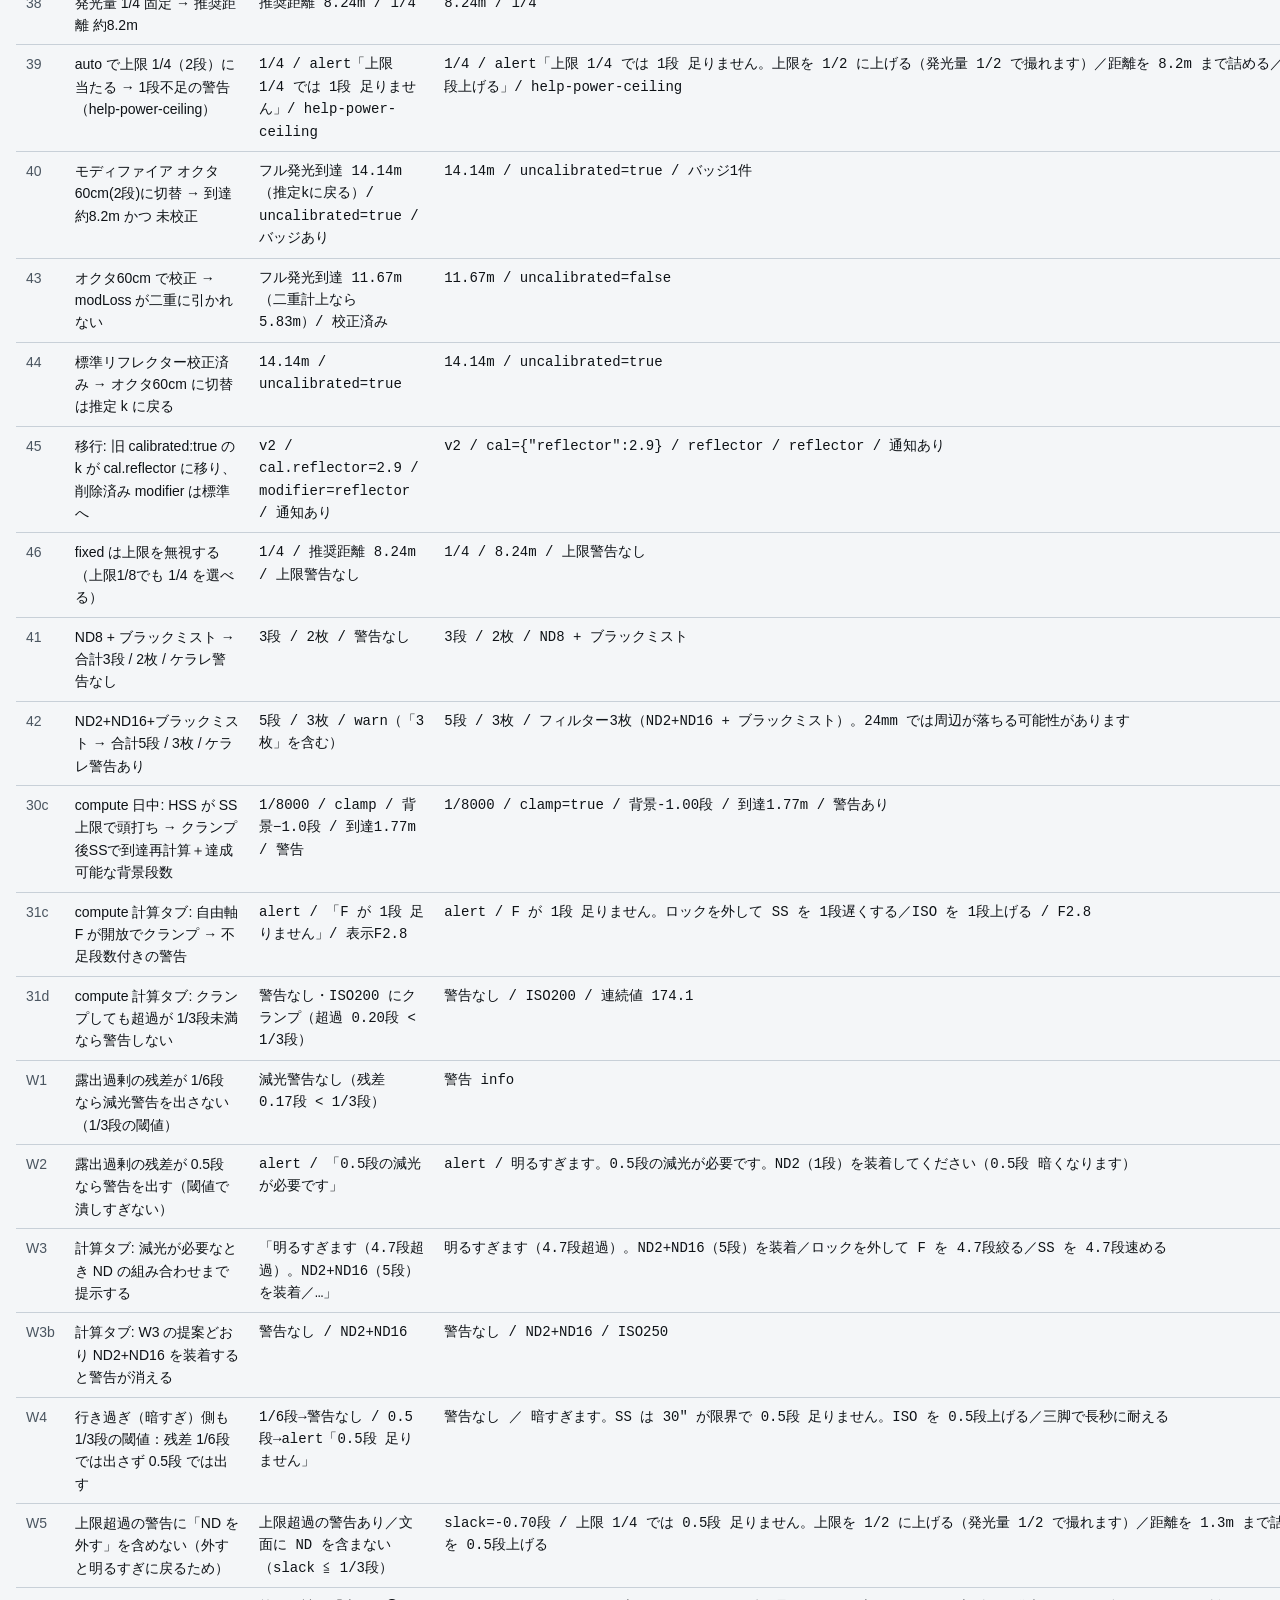
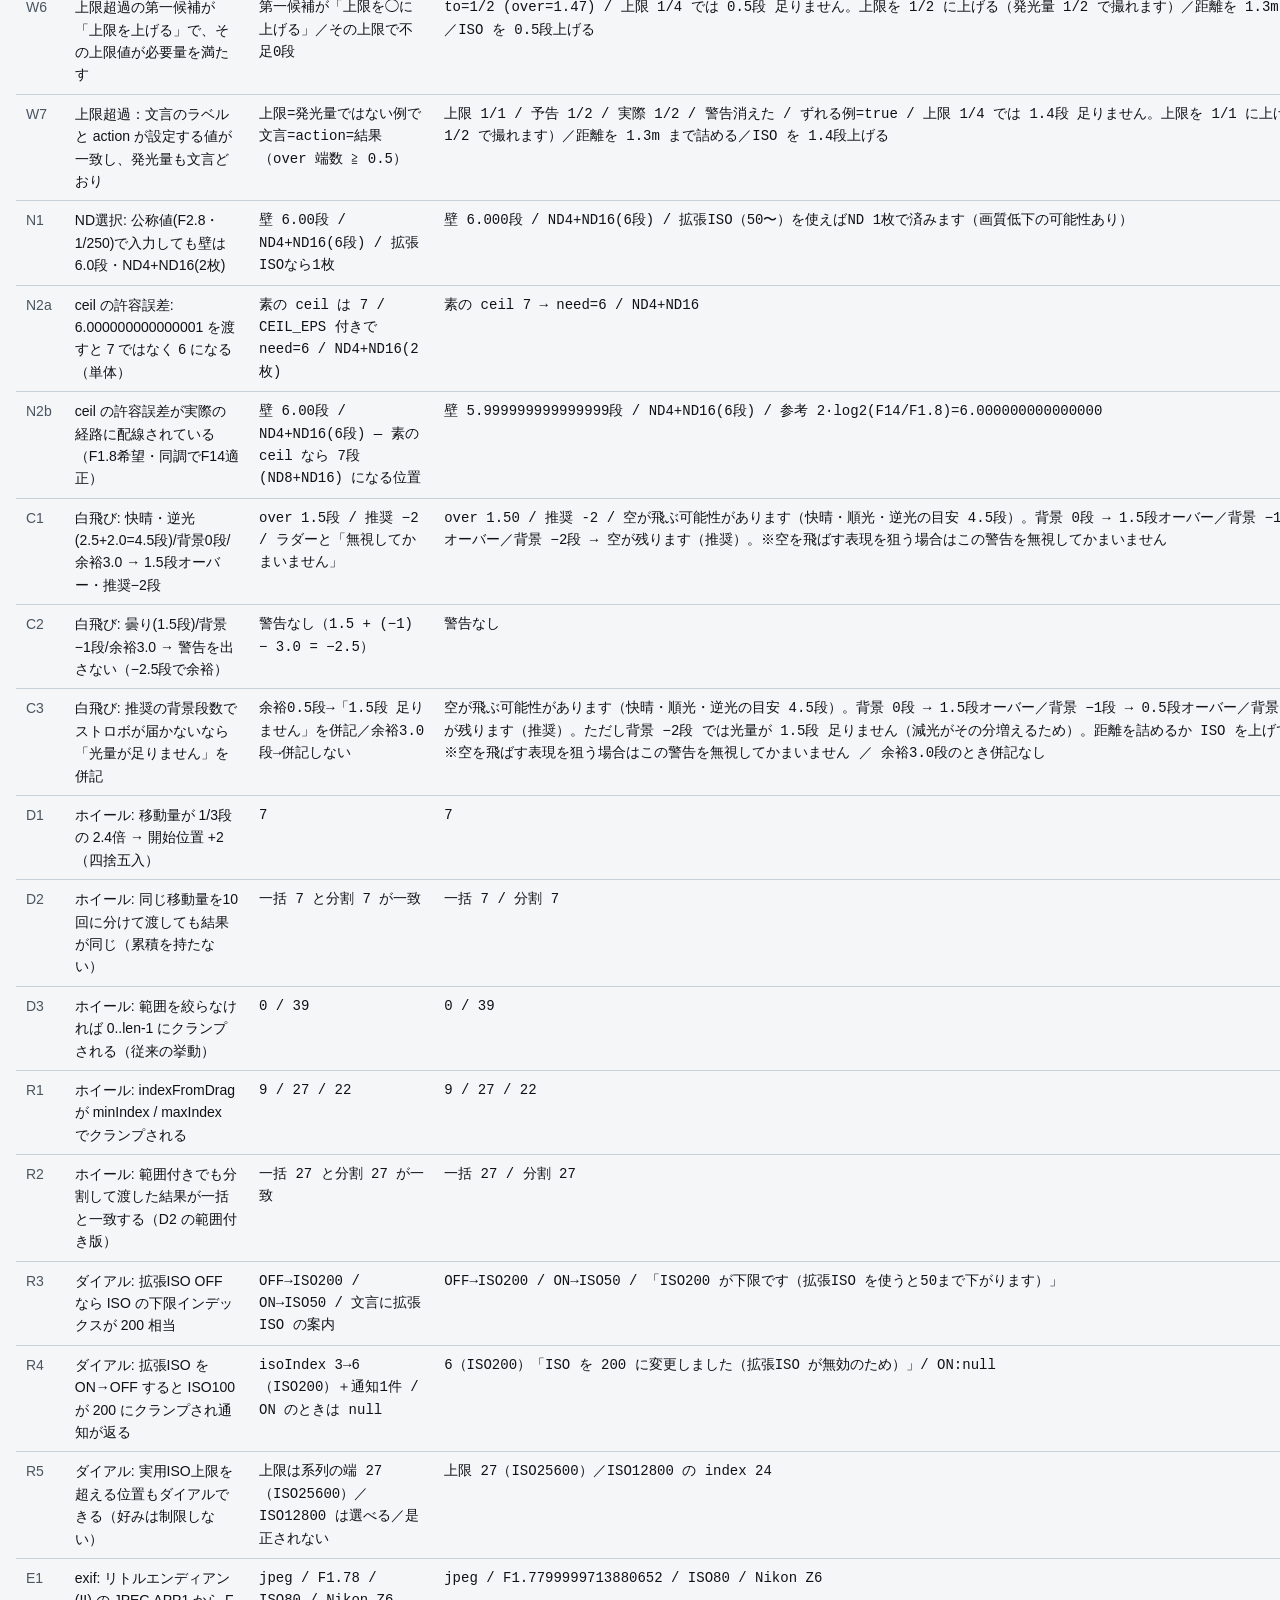
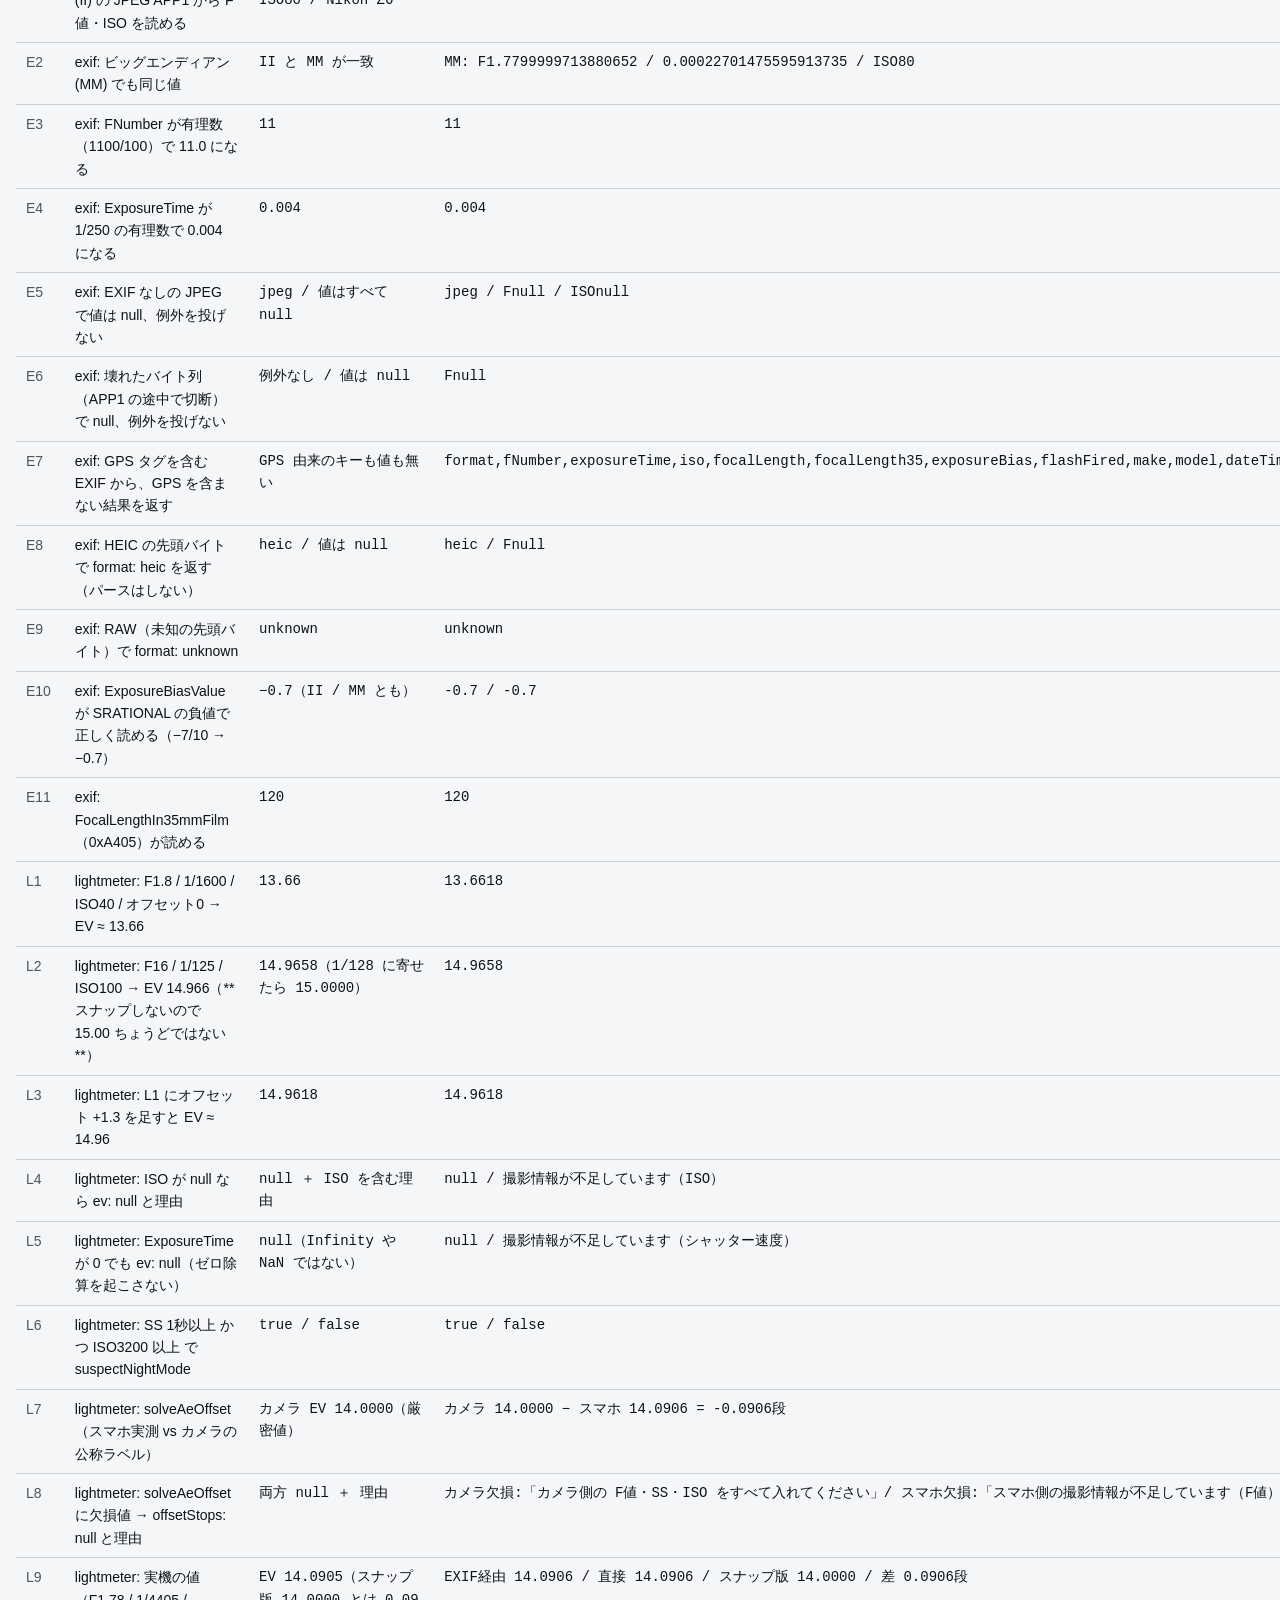
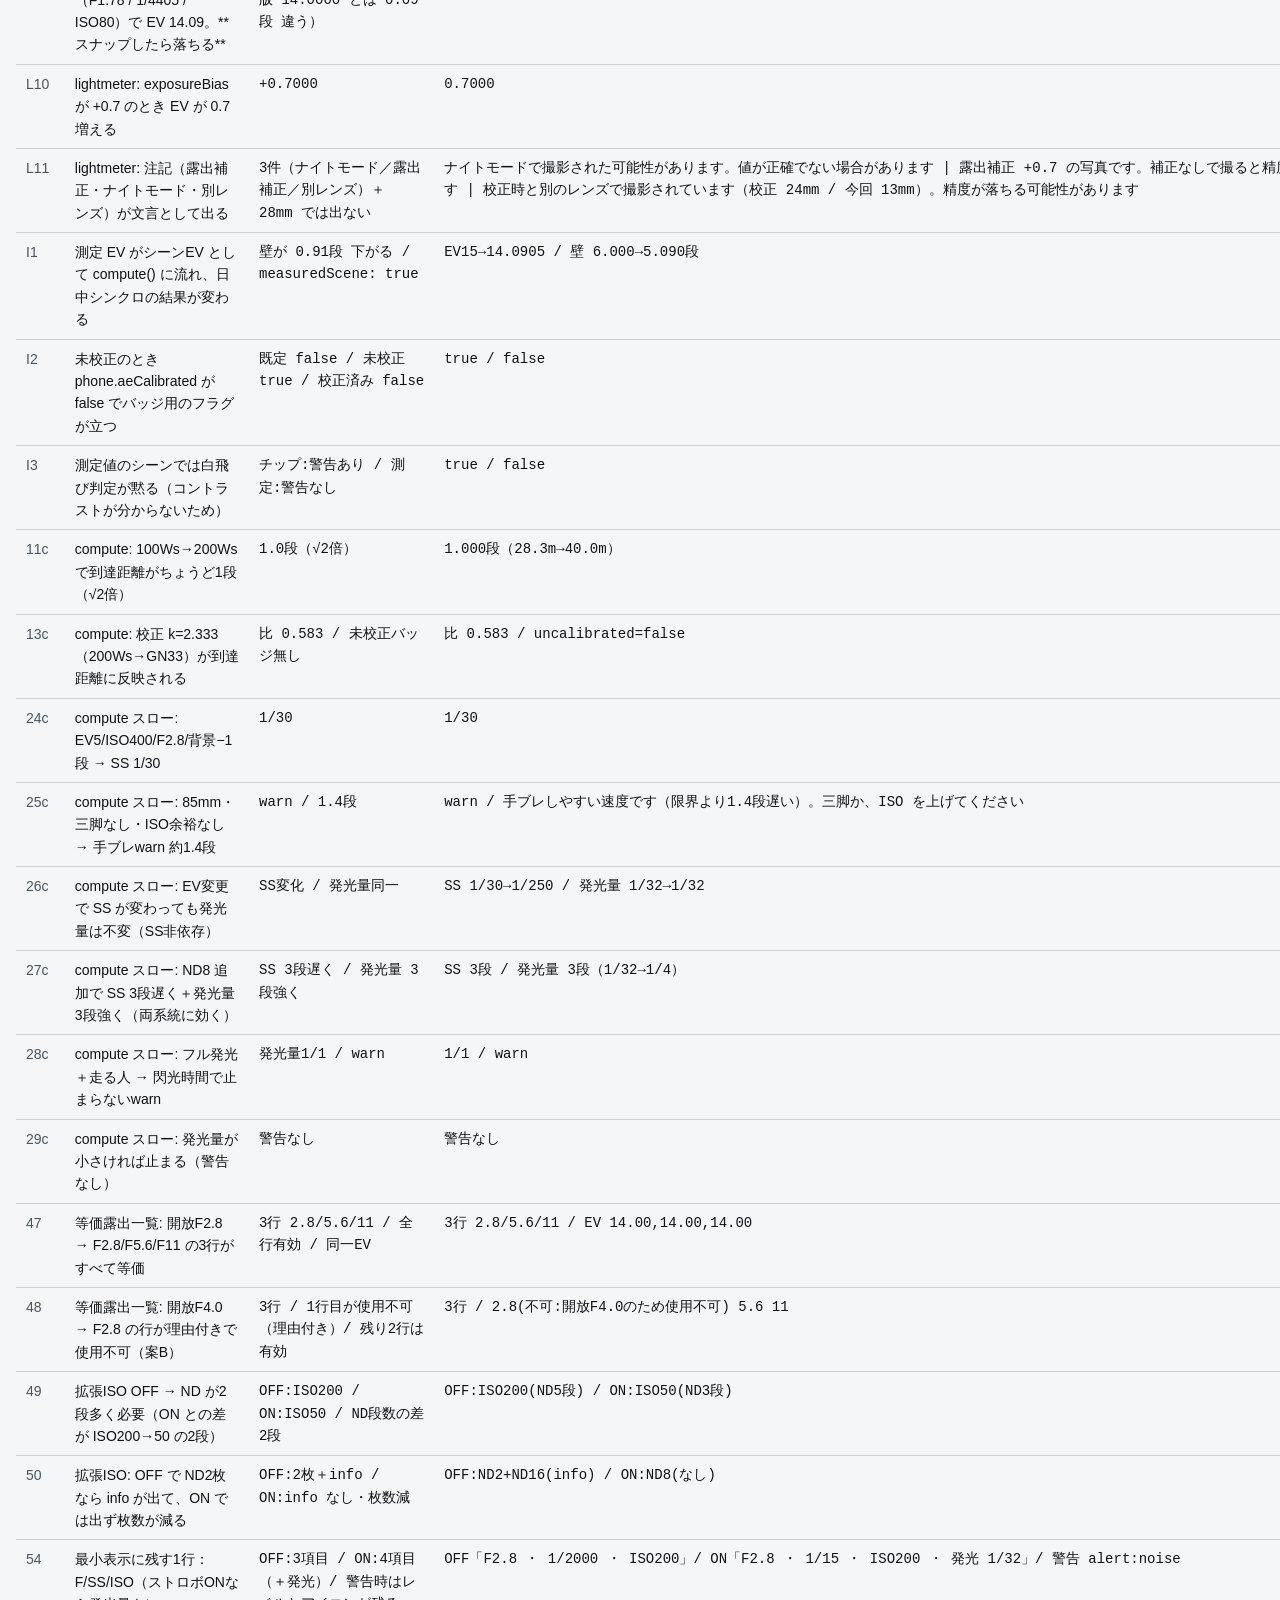
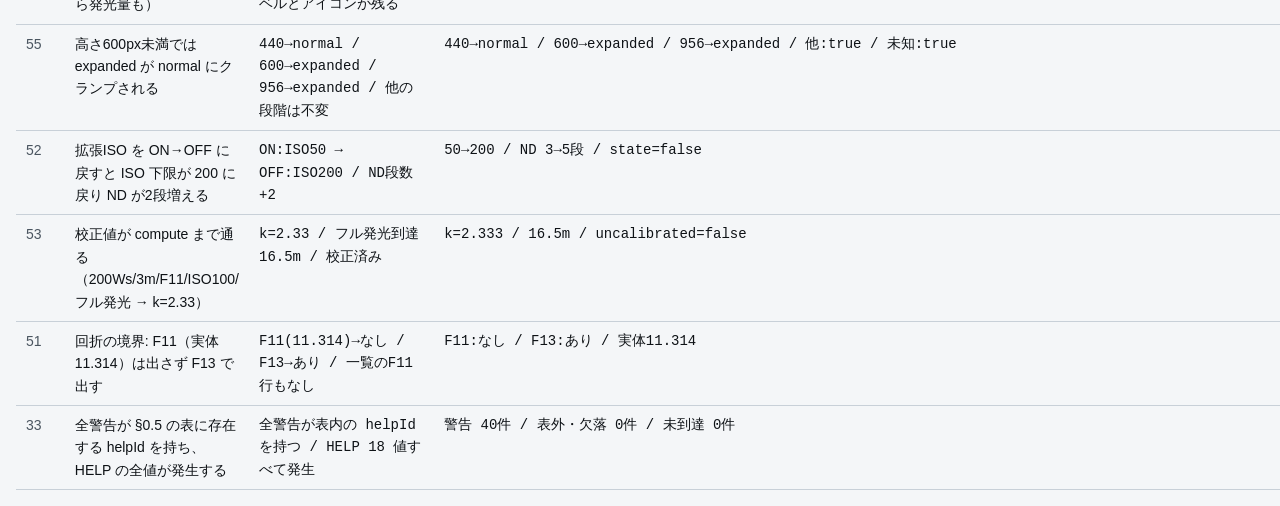
==== commit c4b61ae4: "feat: スマホを露出計として使う（EXIF からシーンEV を測定） - js/exif.js を追加（JPEG APP1 / TIFF IFD のパース、純粋関数）   GPS と Bright" ====
--- a/tests.html
+++ b/tests.html
@@ -65,7 +65,9 @@
       shakeWarning, overBrightWarning, isoFloorWarning, freezeWarning, blowoutWarning,
       daylightSync, slowSyncAmbient, ndCountWarnings, formatStops, ndAdvice,
     } from './js/advisor.js';
-    import { SUBJECTS, POWER_STEPS, HELP } from './js/scenes.js';
+    import { SUBJECTS, POWER_STEPS, HELP, MEASURED_SCENE_KEY } from './js/scenes.js';
+    import { parseExif } from './js/exif.js';
+    import { evFromExposure, solveAeOffset, lensChangeNote, measurementNotes } from './js/lightmeter.js';
     import { compute, clampManual } from './js/compute.js';
     import { makeState, migrate, mergeDeep, clampPanelSize } from './js/state.js';
     // wheel.js から純粋関数だけを取る（makeWheel は DOM を作るのでここでは使わない）
@@ -1056,6 +1058,275 @@
         actual: `上限 ${lim.max}（ISO${ISO.label(lim.max)}）／ISO12800 の index ${above}`,
         pass: ok,
       };
+    });
+
+    // ===== EXIF パーサ（photocal-spec §8.1）====================================
+    // **画像ファイルをリポジトリに置かない。** ここで Uint8Array を組み立てる。
+    // tools/exif-probe.html の検証で使った構成をそのまま持ってきている。
+
+    /**
+     * 合成 TIFF（208バイト）。IFD0 に Make/Model/ExifIFD ptr/GPS ptr、
+     * ExifIFD に SS/F/ISO/露出補正/Flash/35mm換算/撮影日時。
+     * @param {boolean} little II なら true
+     * @param {object} v 値の上書き
+     */
+    const buildTiff = (little, v = {}) => {
+      const {
+        fNum = 1244236, fDen = 699009,       // 実機の F1.7799999713880652
+        expNum = 1, expDen = 4405,           // 実機の 1/4405
+        iso = 80, biasNum = 0, biasDen = 1, focal35 = 24, flash = 0,
+      } = v;
+      const T = 208;
+      const t = new Uint8Array(T);
+      const dv = new DataView(t.buffer);
+      const w16 = (o, x) => dv.setUint16(o, x, little);
+      const w32 = (o, x) => dv.setUint32(o, x, little);
+      const i32 = (o, x) => dv.setInt32(o, x, little);
+      const ws = (o, s) => { for (let i = 0; i < s.length; i++) t[o + i] = s.charCodeAt(i); };
+      const ent = (o, tag, type, count, off, inline) => {
+        w16(o, tag); w16(o + 2, type); w32(o + 4, count);
+        if (inline) inline(o + 8); else w32(o + 8, off);
+      };
+      ws(0, little ? 'II' : 'MM'); w16(2, 42); w32(4, 8);
+      w16(8, 4);                                            // ---- IFD0（4件）
+      ent(10, 0x010F, 2, 6, 152);                           // Make "Nikon\0"
+      ent(22, 0x0110, 2, 3, 0, (o) => { ws(o, 'Z6'); });    // Model（3バイト = inline）
+      ent(34, 0x8769, 4, 1, 62);                            // ExifIFD ポインタ
+      ent(46, 0x8825, 4, 1, 202);                           // GPS ポインタ（**追わないことの確認用**）
+      w32(58, 0);
+      w16(62, 7);                                           // ---- ExifIFD（7件）
+      ent(64, 0x829A, 5, 1, 178);                           // ExposureTime
+      ent(76, 0x829D, 5, 1, 186);                           // FNumber
+      ent(88, 0x8827, 3, 1, 0, (o) => w16(o, iso));         // ISO（inline）
+      ent(100, 0x9204, 10, 1, 194);                         // ExposureBiasValue（SRATIONAL）
+      ent(112, 0x9209, 3, 1, 0, (o) => w16(o, flash));      // Flash（inline）
+      ent(124, 0xA405, 3, 1, 0, (o) => w16(o, focal35));    // FocalLengthIn35mmFilm（inline）
+      ent(136, 0x9003, 2, 20, 158);                         // DateTimeOriginal
+      w32(148, 0);
+      ws(152, 'Nikon');
+      ws(158, '2026:08:06 12:00:00');
+      w32(178, expNum); w32(182, expDen);
+      w32(186, fNum); w32(190, fDen);
+      i32(194, biasNum); i32(198, biasDen);                 // 負値を入れるので符号付きで書く
+      w16(202, 0); w32(204, 0);                             // GPS IFD（空。読まれないはず）
+      return t;
+    };
+    const cat = (...as) => {
+      const o = new Uint8Array(as.reduce((n, a) => n + a.length, 0));
+      let p = 0; for (const a of as) { o.set(a, p); p += a.length; }
+      return o;
+    };
+    /** 合成 JPEG（SOI + APP1"Exif\0\0"+TIFF + EOI）。 */
+    const jpegExif = (little, v) => {
+      const tiff = buildTiff(little, v);
+      const len = 2 + 6 + tiff.length;
+      return cat(new Uint8Array([0xFF, 0xD8]),
+        new Uint8Array([0xFF, 0xE1, (len >> 8) & 0xFF, len & 0xFF]),
+        new Uint8Array([0x45, 0x78, 0x69, 0x66, 0x00, 0x00]),
+        tiff, new Uint8Array([0xFF, 0xD9])).buffer;
+    };
+    const bytes = (arr) => new Uint8Array(arr).buffer;
+
+    add('E1', 'exif: リトルエンディアン(II) の JPEG APP1 から F値・ISO を読める', () => {
+      const e = parseExif(jpegExif(true));
+      const ok = e && e.format === 'jpeg' && rel(e.fNumber, 1.78, 1e-3) && e.iso === 80
+        && e.make === 'Nikon' && e.model === 'Z6' && e.dateTimeOriginal === '2026:08:06 12:00:00';
+      return { expected: 'jpeg / F1.78 / ISO80 / Nikon Z6', actual: e ? `${e.format} / F${e.fNumber} / ISO${e.iso} / ${e.make} ${e.model}` : 'null', pass: ok };
+    });
+    add('E2', 'exif: ビッグエンディアン(MM) でも同じ値', () => {
+      const a = parseExif(jpegExif(true)), b = parseExif(jpegExif(false));
+      const ok = a && b && a.fNumber === b.fNumber && a.exposureTime === b.exposureTime
+        && a.iso === b.iso && a.focalLength35 === b.focalLength35 && a.model === b.model;
+      return { expected: 'II と MM が一致', actual: b ? `MM: F${b.fNumber} / ${b.exposureTime} / ISO${b.iso}` : 'null', pass: ok };
+    });
+    add('E3', 'exif: FNumber が有理数（1100/100）で 11.0 になる', () => {
+      const e = parseExif(jpegExif(true, { fNum: 1100, fDen: 100 }));
+      const ok = e && e.fNumber === 11;
+      return { expected: '11', actual: e ? String(e.fNumber) : 'null', pass: ok };
+    });
+    add('E4', 'exif: ExposureTime が 1/250 の有理数で 0.004 になる', () => {
+      const e = parseExif(jpegExif(true, { expNum: 1, expDen: 250 }));
+      const ok = e && rel(e.exposureTime, 0.004, 1e-12);
+      return { expected: '0.004', actual: e ? String(e.exposureTime) : 'null', pass: ok };
+    });
+    add('E5', 'exif: EXIF なしの JPEG で値は null、例外を投げない', () => {
+      const e = parseExif(bytes([0xFF, 0xD8, 0xFF, 0xDB, 0x00, 0x04, 0x00, 0x00, 0xFF, 0xD9]));
+      const ok = e && e.format === 'jpeg' && e.fNumber === null && e.exposureTime === null && e.iso === null;
+      return { expected: 'jpeg / 値はすべて null', actual: e ? `${e.format} / F${e.fNumber} / ISO${e.iso}` : 'null', pass: ok };
+    });
+    add('E6', 'exif: 壊れたバイト列（APP1 の途中で切断）で null、例外を投げない', () => {
+      let threw = null, e = null;
+      try { e = parseExif(new Uint8Array(jpegExif(true)).slice(0, 40).buffer); } catch (x) { threw = x; }
+      const ok = !threw && e && e.fNumber === null;
+      return { expected: '例外なし / 値は null', actual: threw ? `例外: ${threw.message}` : `F${e && e.fNumber}`, pass: ok };
+    });
+    add('E7', 'exif: GPS タグを含む EXIF から、GPS を含まない結果を返す', () => {
+      // 合成データの IFD0 には 0x8825 が入っている。返り値にその痕跡が無いことを見る
+      const e = parseExif(jpegExif(true));
+      const keys = e ? Object.keys(e) : [];
+      const ok = !!e && !keys.some((k) => /gps|lat|lon|coord/i.test(k))
+        && !Object.values(e).some((v) => typeof v === 'string' && /^\d+\.\d+,/.test(v));
+      return { expected: 'GPS 由来のキーも値も無い', actual: keys.join(','), pass: ok };
+    });
+    add('E8', 'exif: HEIC の先頭バイトで format: heic を返す（パースはしない）', () => {
+      const b = bytes([0, 0, 0, 24, 0x66, 0x74, 0x79, 0x70, 0x68, 0x65, 0x69, 0x63,
+        0, 0, 0, 0, 0x6D, 0x69, 0x66, 0x31, 0x68, 0x65, 0x69, 0x63]);
+      const e = parseExif(b);
+      const ok = e && e.format === 'heic' && e.fNumber === null;
+      return { expected: 'heic / 値は null', actual: e ? `${e.format} / F${e.fNumber}` : 'null', pass: ok };
+    });
+    add('E9', 'exif: RAW（未知の先頭バイト）で format: unknown', () => {
+      const e = parseExif(bytes([0x12, 0x34, 0x56, 0x78, 0x9A]));
+      const ok = e && e.format === 'unknown';
+      return { expected: 'unknown', actual: e ? e.format : 'null', pass: ok };
+    });
+    add('E10', 'exif: ExposureBiasValue が SRATIONAL の負値で正しく読める（−7/10 → −0.7）', () => {
+      const e = parseExif(jpegExif(true, { biasNum: -7, biasDen: 10 }));
+      const mm = parseExif(jpegExif(false, { biasNum: -7, biasDen: 10 }));
+      const ok = e && mm && rel(e.exposureBias, -0.7, 1e-12) && rel(mm.exposureBias, -0.7, 1e-12);
+      return { expected: '−0.7（II / MM とも）', actual: e ? `${e.exposureBias} / ${mm && mm.exposureBias}` : 'null', pass: ok };
+    });
+    add('E11', 'exif: FocalLengthIn35mmFilm（0xA405）が読める', () => {
+      const e = parseExif(jpegExif(true, { focal35: 120 }));
+      const ok = e && e.focalLength35 === 120;
+      return { expected: '120', actual: e ? String(e.focalLength35) : 'null', pass: ok };
+    });
+
+    // ===== 露出計（photocal-spec §8.2）=========================================
+    const PHONE = { fNumber: 1.7799999713880652, exposureTime: 1 / 4405, iso: 80, exposureBias: 0 };
+
+    add('L1', 'lightmeter: F1.8 / 1/1600 / ISO40 / オフセット0 → EV ≈ 13.66', () => {
+      const r = evFromExposure({ fNumber: 1.8, exposureTime: 1 / 1600, iso: 40, exposureBias: 0 }, 0);
+      return { expected: '13.66', actual: r.ev === null ? `null（${r.reason}）` : r.ev.toFixed(4), pass: r.ev !== null && near(r.ev, 13.6618, 0.001) };
+    });
+    add('L2', 'lightmeter: F16 / 1/125 / ISO100 → EV 14.966（**スナップしないので 15.00 ちょうどではない**）', () => {
+      const r = evFromExposure({ fNumber: 16, exposureTime: 1 / 125, iso: 100, exposureBias: 0 }, 0);
+      // 1/125 は 1/128 の公称ラベルだが、EXIF の値は実測なので寄せない。差は 0.034段
+      const ok = r.ev !== null && near(r.ev, 14.9658, 0.001);
+      return { expected: '14.9658（1/128 に寄せたら 15.0000）', actual: r.ev === null ? 'null' : r.ev.toFixed(4), pass: ok };
+    });
+    add('L3', 'lightmeter: L1 にオフセット +1.3 を足すと EV ≈ 14.96', () => {
+      const r = evFromExposure({ fNumber: 1.8, exposureTime: 1 / 1600, iso: 40, exposureBias: 0 }, 1.3);
+      return { expected: '14.9618', actual: r.ev === null ? 'null' : r.ev.toFixed(4), pass: r.ev !== null && near(r.ev, 14.9618, 0.001) };
+    });
+    add('L4', 'lightmeter: ISO が null なら ev: null と理由', () => {
+      const r = evFromExposure({ fNumber: 1.8, exposureTime: 1 / 1600, iso: null, exposureBias: 0 }, 0);
+      const ok = r.ev === null && /ISO/.test(r.reason || '');
+      return { expected: 'null ＋ ISO を含む理由', actual: `${r.ev} / ${r.reason}`, pass: ok };
+    });
+    add('L5', 'lightmeter: ExposureTime が 0 でも ev: null（ゼロ除算を起こさない）', () => {
+      const r = evFromExposure({ fNumber: 1.8, exposureTime: 0, iso: 100, exposureBias: 0 }, 0);
+      const ok = r.ev === null && Number.isFinite(r.ev) === false && /シャッター/.test(r.reason || '');
+      return { expected: 'null（Infinity や NaN ではない）', actual: `${r.ev} / ${r.reason}`, pass: ok };
+    });
+    add('L6', 'lightmeter: SS 1秒以上 かつ ISO3200 以上 で suspectNightMode', () => {
+      const on = evFromExposure({ fNumber: 1.8, exposureTime: 1, iso: 3200, exposureBias: 0 }, 0);
+      const off = evFromExposure({ fNumber: 1.8, exposureTime: 1 / 2, iso: 3200, exposureBias: 0 }, 0);
+      const ok = on.suspectNightMode === true && off.suspectNightMode === false;
+      return { expected: 'true / false', actual: `${on.suspectNightMode} / ${off.suspectNightMode}`, pass: ok };
+    });
+    add('L7', 'lightmeter: solveAeOffset（スマホ実測 vs カメラの公称ラベル）', () => {
+      // カメラ側は公称ラベル F8 / 1/250 / ISO100 → 厳密値 8.0（F.real(18)）と 1/256 に直される
+      const r = solveAeOffset(PHONE, { fNumber: 8, exposureTime: 1 / 250, iso: 100 });
+      // 期待値：EV_camera = log2(F.real(18)²·SS→256) − 0
+      const evCam = Math.log2(F.real(18) ** 2 / SS.real(24));
+      const ok = r.offsetStops !== null && near(r.evCamera, evCam, 1e-9)
+        && near(r.offsetStops, evCam - r.evPhone, 1e-12);
+      return {
+        expected: `カメラ EV ${evCam.toFixed(4)}（厳密値）`,
+        actual: r.offsetStops === null ? `null（${r.reason}）` : `カメラ ${r.evCamera.toFixed(4)} − スマホ ${r.evPhone.toFixed(4)} = ${r.offsetStops.toFixed(4)}段`,
+        pass: ok,
+      };
+    });
+    add('L8', 'lightmeter: solveAeOffset に欠損値 → offsetStops: null と理由', () => {
+      const a = solveAeOffset(PHONE, { fNumber: 8, exposureTime: null, iso: 100 });
+      const b = solveAeOffset({ fNumber: null, exposureTime: 1 / 100, iso: 100, exposureBias: 0 }, { fNumber: 8, exposureTime: 1 / 250, iso: 100 });
+      const ok = a.offsetStops === null && !!a.reason && b.offsetStops === null && /スマホ/.test(b.reason);
+      return { expected: '両方 null ＋ 理由', actual: `カメラ欠損:「${a.reason}」/ スマホ欠損:「${b.reason}」`, pass: ok };
+    });
+
+    // ---- L9 は「EXIF の値をスナップしない」ことの回帰テスト（最重要）----------
+    // スマホの AE は連続値でシャッターを制御する。1/4405 は 1/3段グリッド上に存在しない
+    // （2^-12.105）。`exactGear()` と同じ変換をここに持ち込むと 1/4096・F1.7818・ISO79.37 に
+    // 寄り、EV が 0.09段 ずれる。**その差を判定に使うので、寄せた実装では必ず落ちる。**
+    add('L9', 'lightmeter: 実機の値（F1.78 / 1/4405 / ISO80）で EV 14.09。**スナップしたら落ちる**', () => {
+      // **exif.js と lightmeter.js の両方**を通す。片方だけ見ていると、もう片方に
+      // スナップを入れられても気づけない（実際、合成バイト列を通さない版では
+      // exif.js 側にスナップを入れた変異を捕まえられなかった）。
+      const parsed = parseExif(jpegExif(true));        // 既定値が実機の値そのもの
+      const r = evFromExposure(parsed, 0);
+      const direct = evFromExposure(PHONE, 0);
+      // 1/3段グリッドへ寄せてしまった場合の値を、その場で計算して比較対象にする
+      const snapped = Math.log2(snap(F, PHONE.fNumber).real ** 2 / snap(SS, PHONE.exposureTime).real)
+        - Math.log2(snap(ISO, PHONE.iso).real / 100);
+      const gap = Math.abs(direct.ev - snapped);
+      const ok = r.ev !== null
+        // ① パーサが有理数をそのまま返している（1/4405 は 1/3段グリッド上に無い）
+        && parsed.exposureTime === 1 / 4405 && parsed.iso === 80
+        && Math.abs(parsed.fNumber - 1.7799999713880652) < 1e-12
+        // ② パーサ経由と直接呼びが一致（＝どちらの層でも寄せていない）
+        && near(r.ev, direct.ev, 1e-12)
+        && near(r.ev, 14.0905, 0.002)
+        // ③ 寄せた実装とは 0.09段 離れる＝判別できている
+        && gap > 0.05 && !near(r.ev, snapped, 0.002);
+      return {
+        expected: 'EV 14.0905（スナップ版 14.0000 とは 0.09段 違う）',
+        actual: `EXIF経由 ${r.ev === null ? 'null' : r.ev.toFixed(4)} / 直接 ${direct.ev.toFixed(4)} / スナップ版 ${snapped.toFixed(4)} / 差 ${gap.toFixed(4)}段`,
+        pass: ok,
+      };
+    });
+    add('L10', 'lightmeter: exposureBias が +0.7 のとき EV が 0.7 増える', () => {
+      const base = evFromExposure(PHONE, 0);
+      const biased = evFromExposure({ ...PHONE, exposureBias: 0.7 }, 0);
+      const ok = near(biased.ev - base.ev, 0.7, 1e-12) && biased.exposureBias === 0.7;
+      return { expected: '+0.7000', actual: (biased.ev - base.ev).toFixed(4), pass: ok };
+    });
+    add('L11', 'lightmeter: 注記（露出補正・ナイトモード・別レンズ）が文言として出る', () => {
+      const m = evFromExposure({ fNumber: 1.8, exposureTime: 2, iso: 6400, exposureBias: 0.7 }, 0);
+      const notes = measurementNotes(m, 13, { aeCalibrated: true, aeCalFocal35: 24 });
+      const ok = notes.length === 3 && /ナイトモード/.test(notes[0])
+        && /露出補正 \+0\.7/.test(notes[1]) && /校正 24mm \/ 今回 13mm/.test(notes[2])
+        // 1.5倍未満（24mm vs 28mm）では出さない
+        && lensChangeNote(28, 24) === null;
+      return { expected: '3件（ナイトモード／露出補正／別レンズ）＋ 28mm では出ない', actual: notes.join(' | '), pass: ok };
+    });
+
+    // ===== 統合（photocal-spec §8.3）===========================================
+    add('I1', '測定 EV がシーンEV として compute() に流れ、日中シンクロの結果が変わる', () => {
+      const base = {
+        intent: 'daylightSync', camera: { isoMin: 200 }, lens: { fMin: F28, fMax: 22 },
+        flash: { profileId: 'p1', modifier: 'reflector', distance: 3, ambientOffset: -1, powerMode: 'auto' },
+      };
+      const chip = compute(makeState(mergeDeep(base, { scene: { key: 'sunny', evBase: 15, adjust: 0 } })));
+      const meas = compute(makeState(mergeDeep(base, { scene: { key: MEASURED_SCENE_KEY, evBase: 14.0905, adjust: 0 } })));
+      // 壁（同調速度で越えられない段数）は EV に直結する。0.91段 低ければ壁も 0.91段 低い
+      const ok = rel(chip.evScene, 15, 1e-12) && rel(meas.evScene, 14.0905, 1e-12)
+        && meas.measuredScene === true && chip.measuredScene === false
+        && near(chip.wall.stops - meas.wall.stops, 0.9095, 0.01);
+      return {
+        expected: '壁が 0.91段 下がる / measuredScene: true',
+        actual: `EV${chip.evScene}→${meas.evScene} / 壁 ${chip.wall.stops.toFixed(3)}→${meas.wall.stops.toFixed(3)}段`,
+        pass: ok,
+      };
+    });
+    add('I2', '未校正のとき phone.aeCalibrated が false でバッジ用のフラグが立つ', () => {
+      const un = compute(makeState());
+      const cal = compute(makeState({ phone: { aeOffsetStops: -1.2, aeCalibrated: true, aeCalFocal35: 24 } }));
+      const ok = makeState().phone.aeCalibrated === false
+        && un.phoneUncalibrated === true && cal.phoneUncalibrated === false;
+      return { expected: '既定 false / 未校正 true / 校正済み false', actual: `${un.phoneUncalibrated} / ${cal.phoneUncalibrated}`, pass: ok };
+    });
+    add('I3', '測定値のシーンでは白飛び判定が黙る（コントラストが分からないため）', () => {
+      // 快晴（contrast 2.5）+ 逆光（+2.0）= 4.5段 でヘッドルーム3段を超えるので通常は警告が出る
+      const base = {
+        intent: 'daylightSync', camera: { isoMin: 200 }, lens: { fMin: F28, fMax: 22 },
+        flash: { profileId: 'p1', modifier: 'reflector', distance: 3, ambientOffset: 0, backlit: true, powerMode: 'auto' },
+      };
+      const chip = compute(makeState(mergeDeep(base, { scene: { key: 'sunny', evBase: 15, adjust: 0 } })));
+      const meas = compute(makeState(mergeDeep(base, { scene: { key: MEASURED_SCENE_KEY, evBase: 15, adjust: 0 } })));
+      const has = (d) => d.warnings.some((w) => w.helpId === HELP.blowout);
+      const ok = has(chip) === true && has(meas) === false;
+      return { expected: 'チップ:警告あり / 測定:警告なし', actual: `${has(chip)} / ${has(meas)}`, pass: ok };
     });
 
     add('11c', 'compute: 100Ws→200Ws で到達距離がちょうど1段（√2倍）', () => {
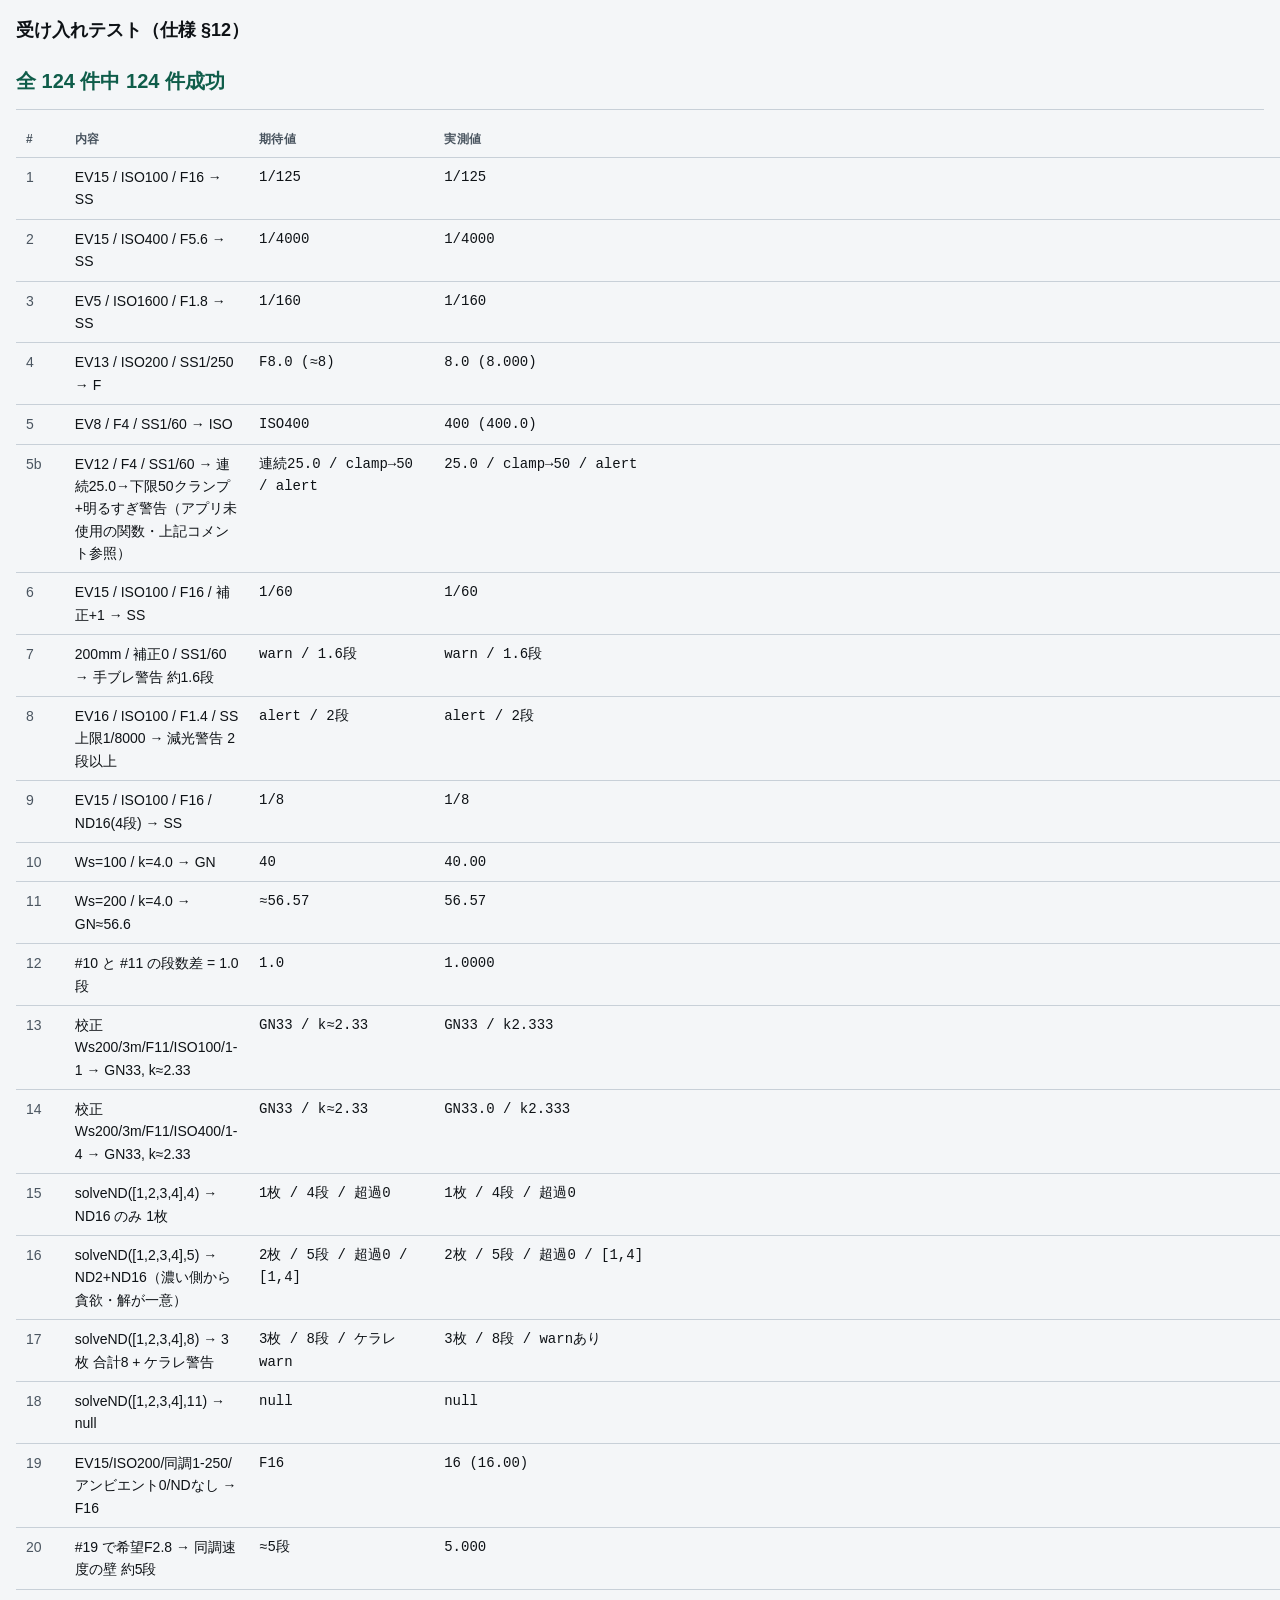
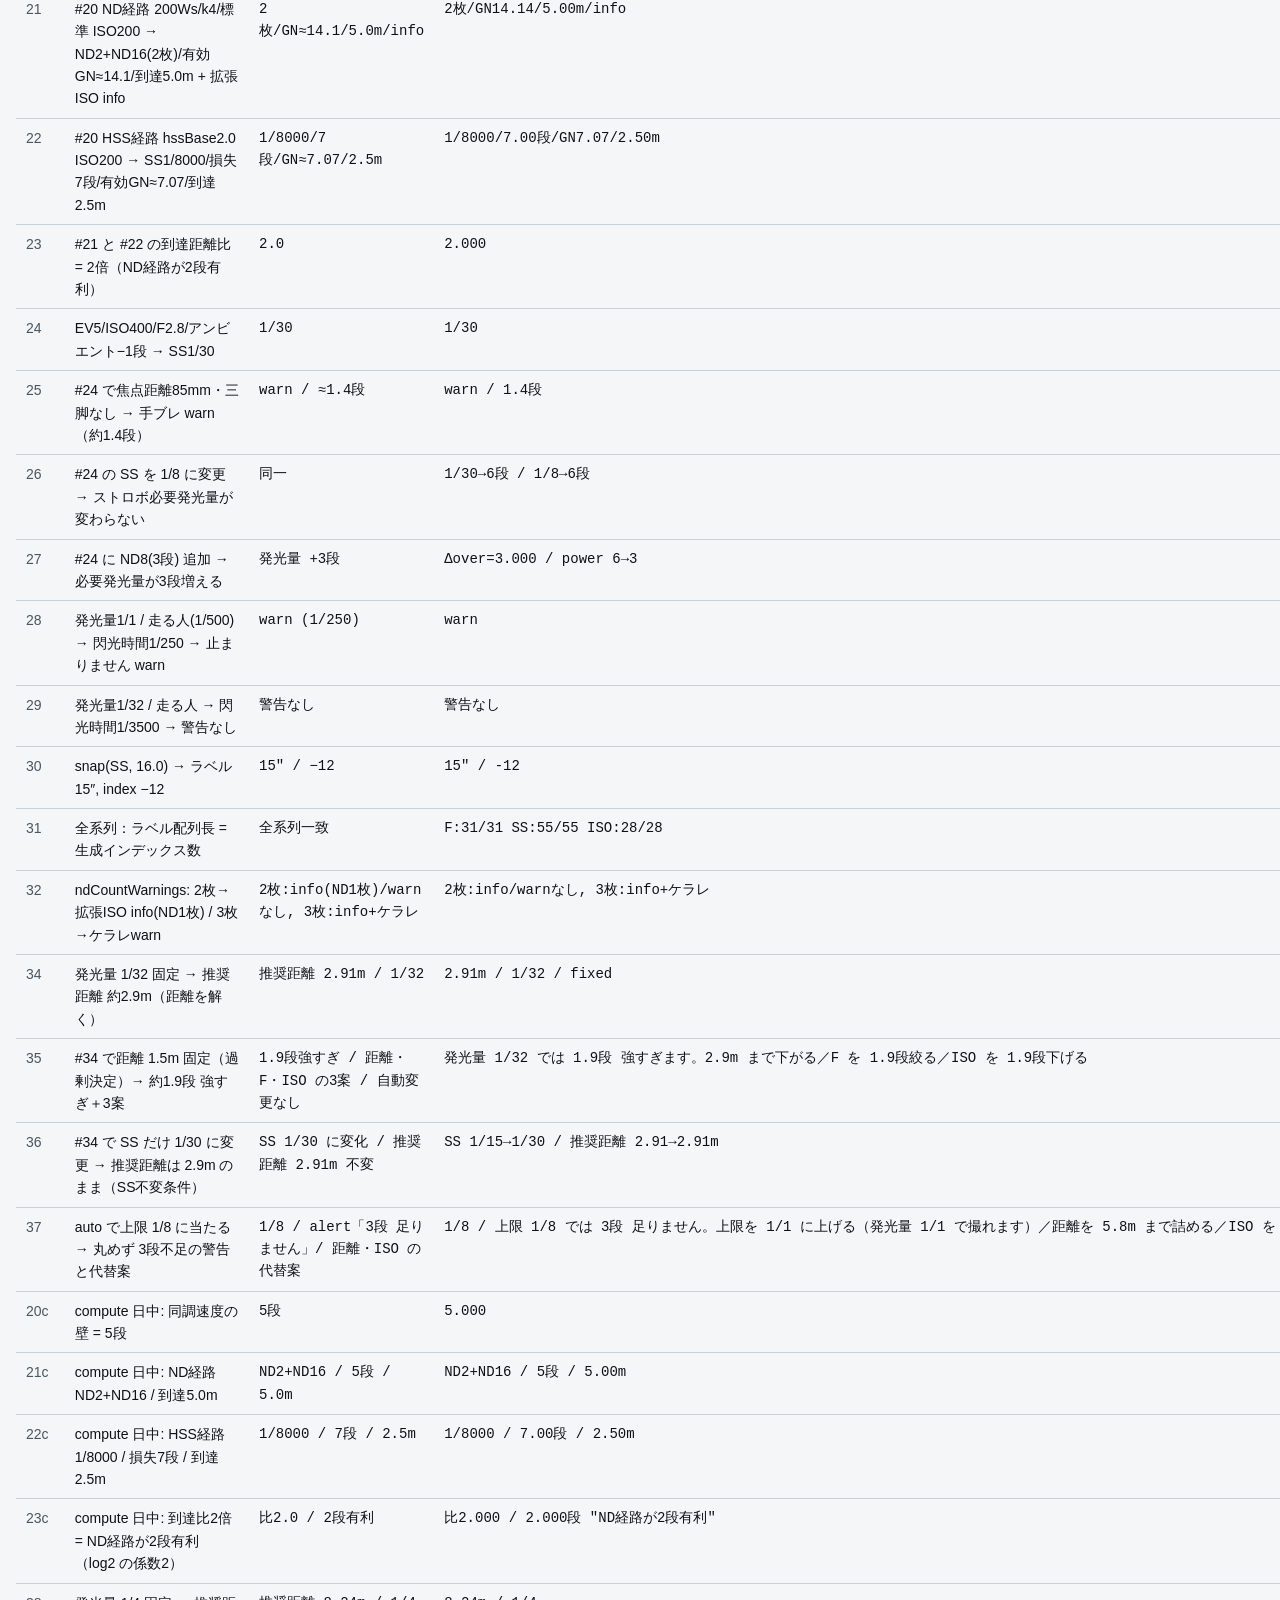
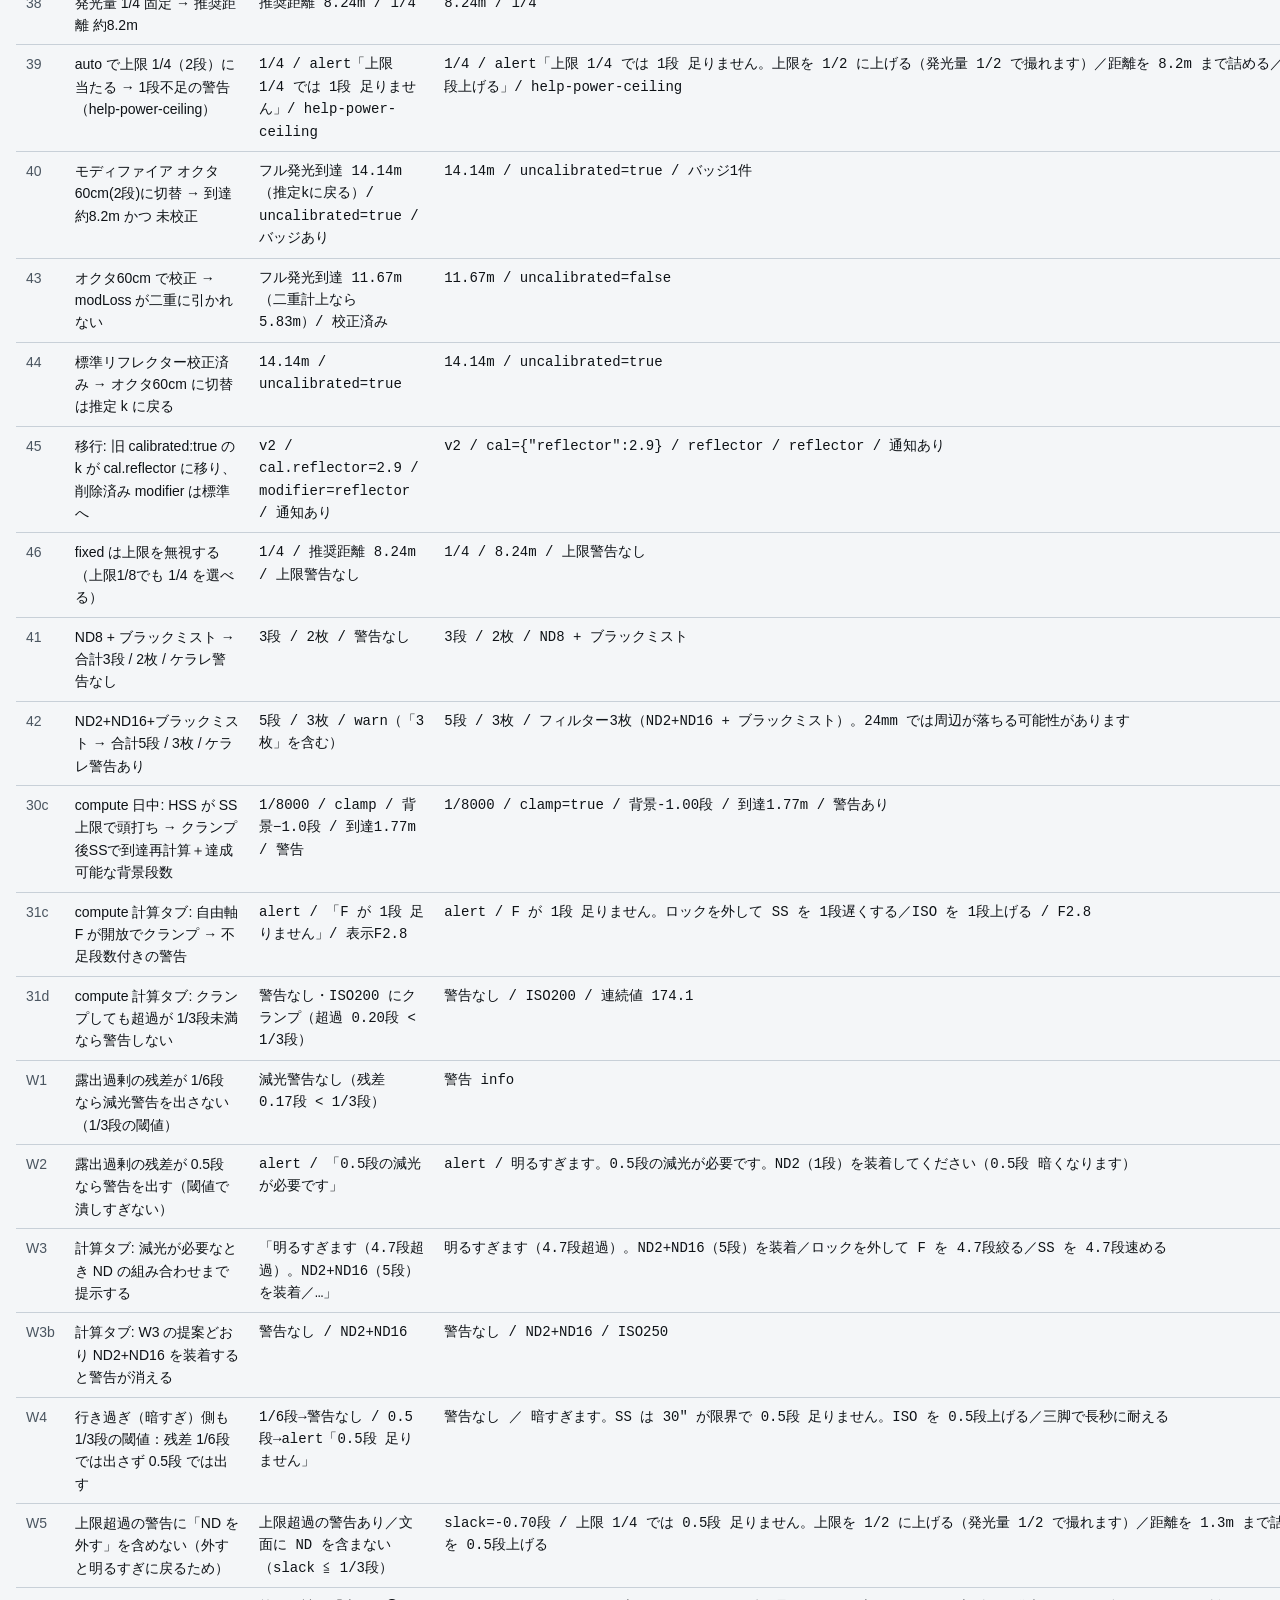
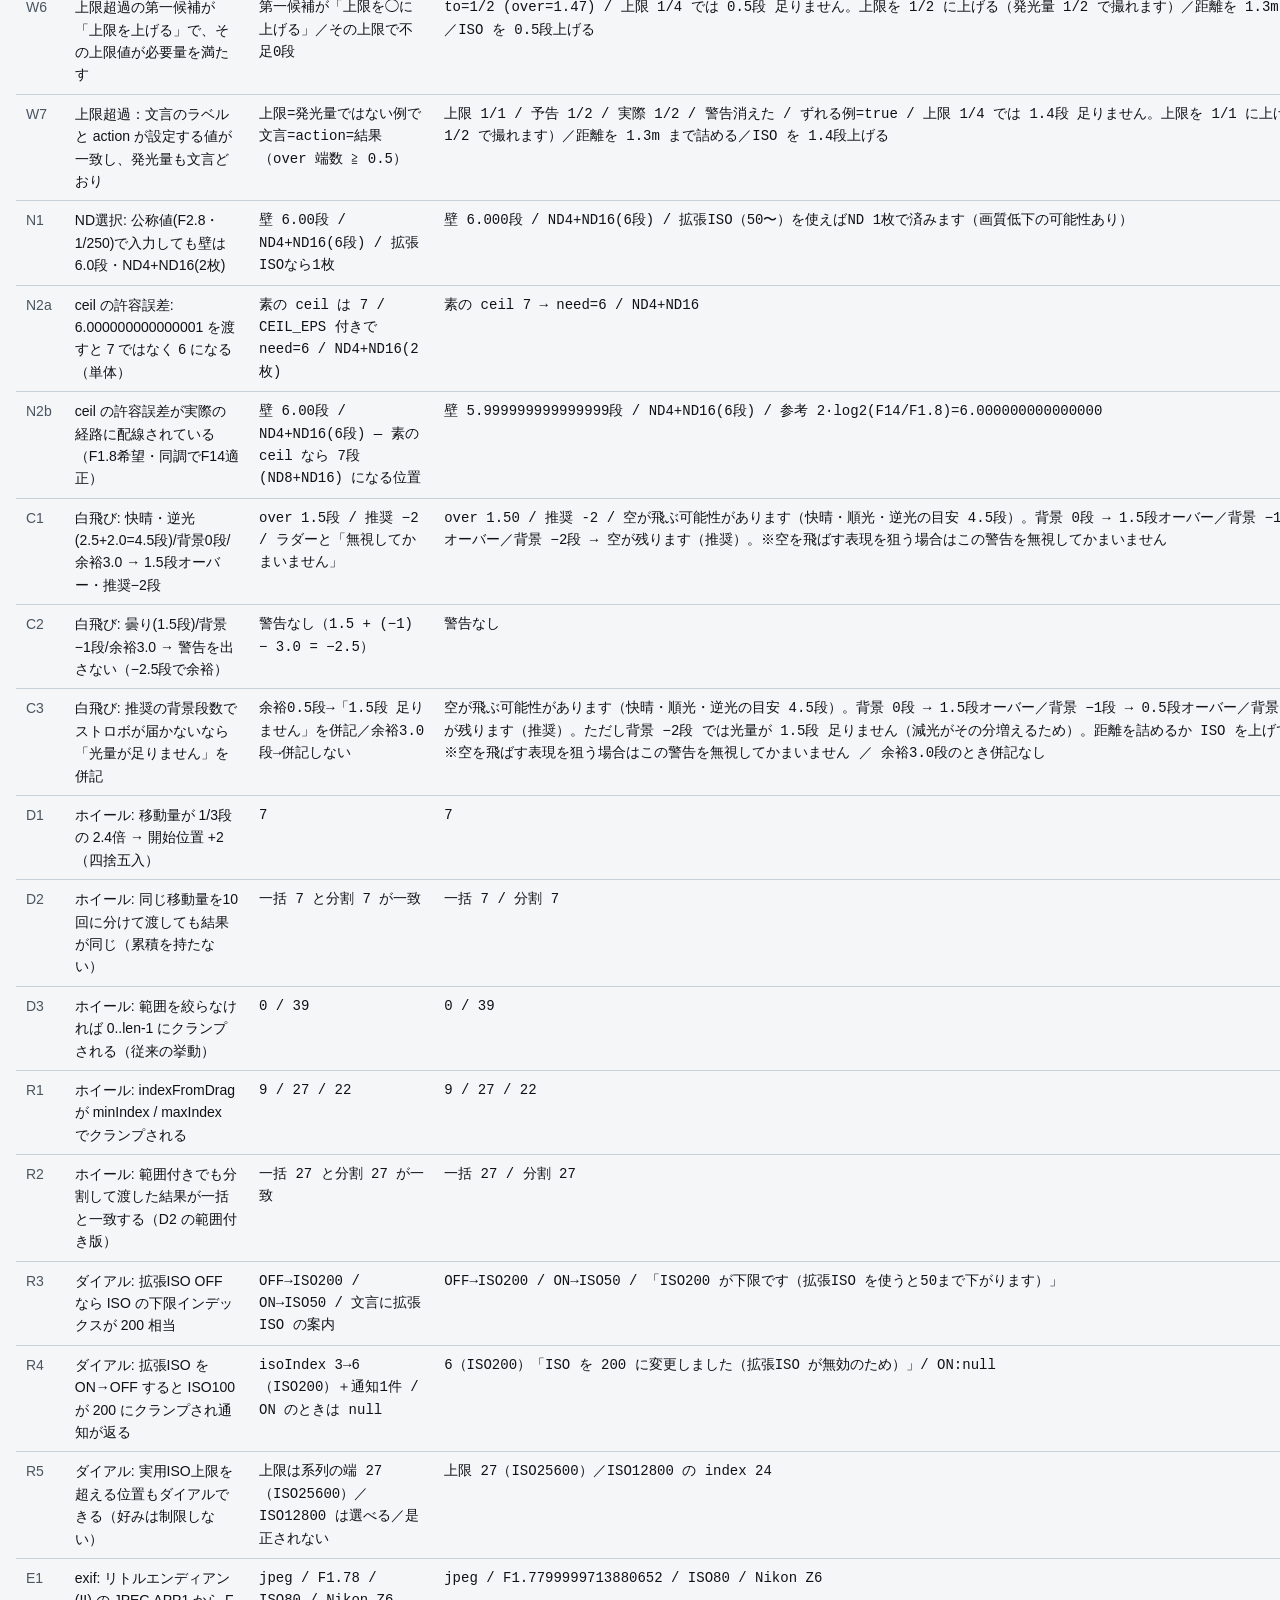
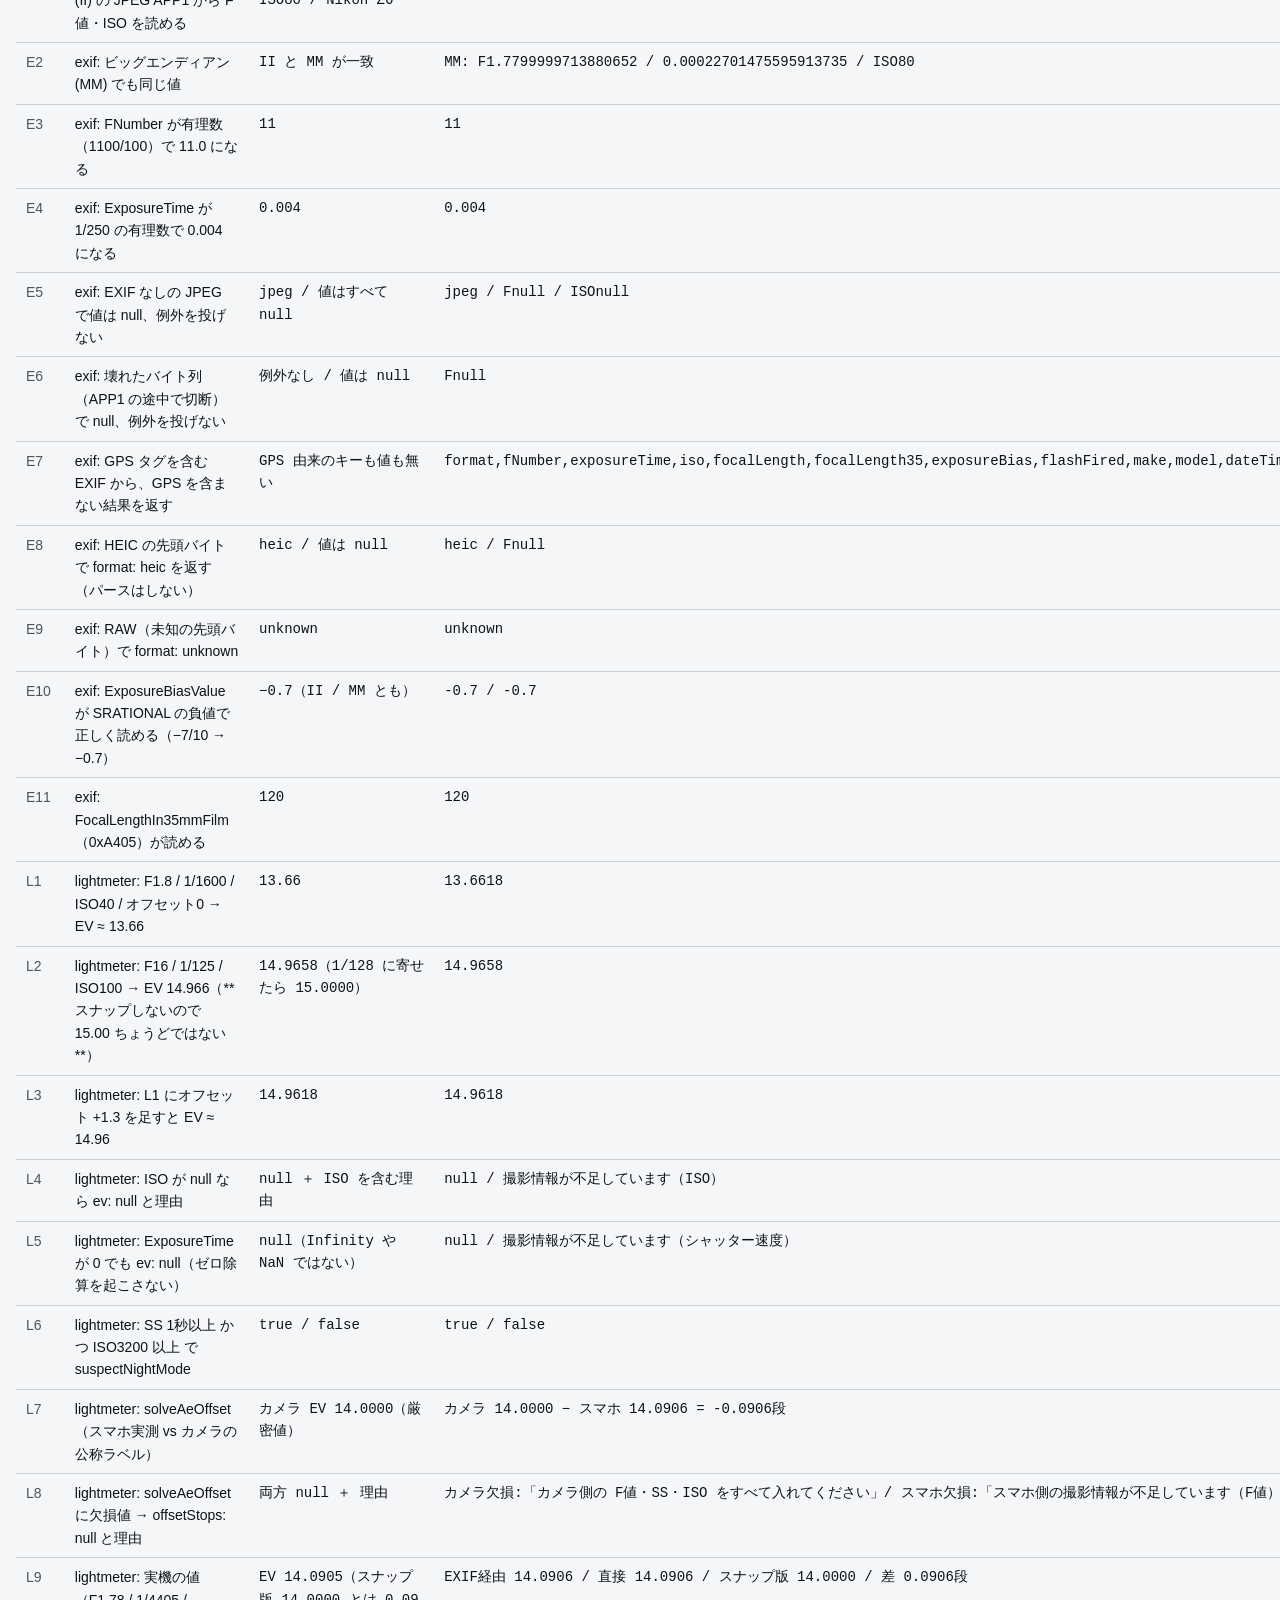
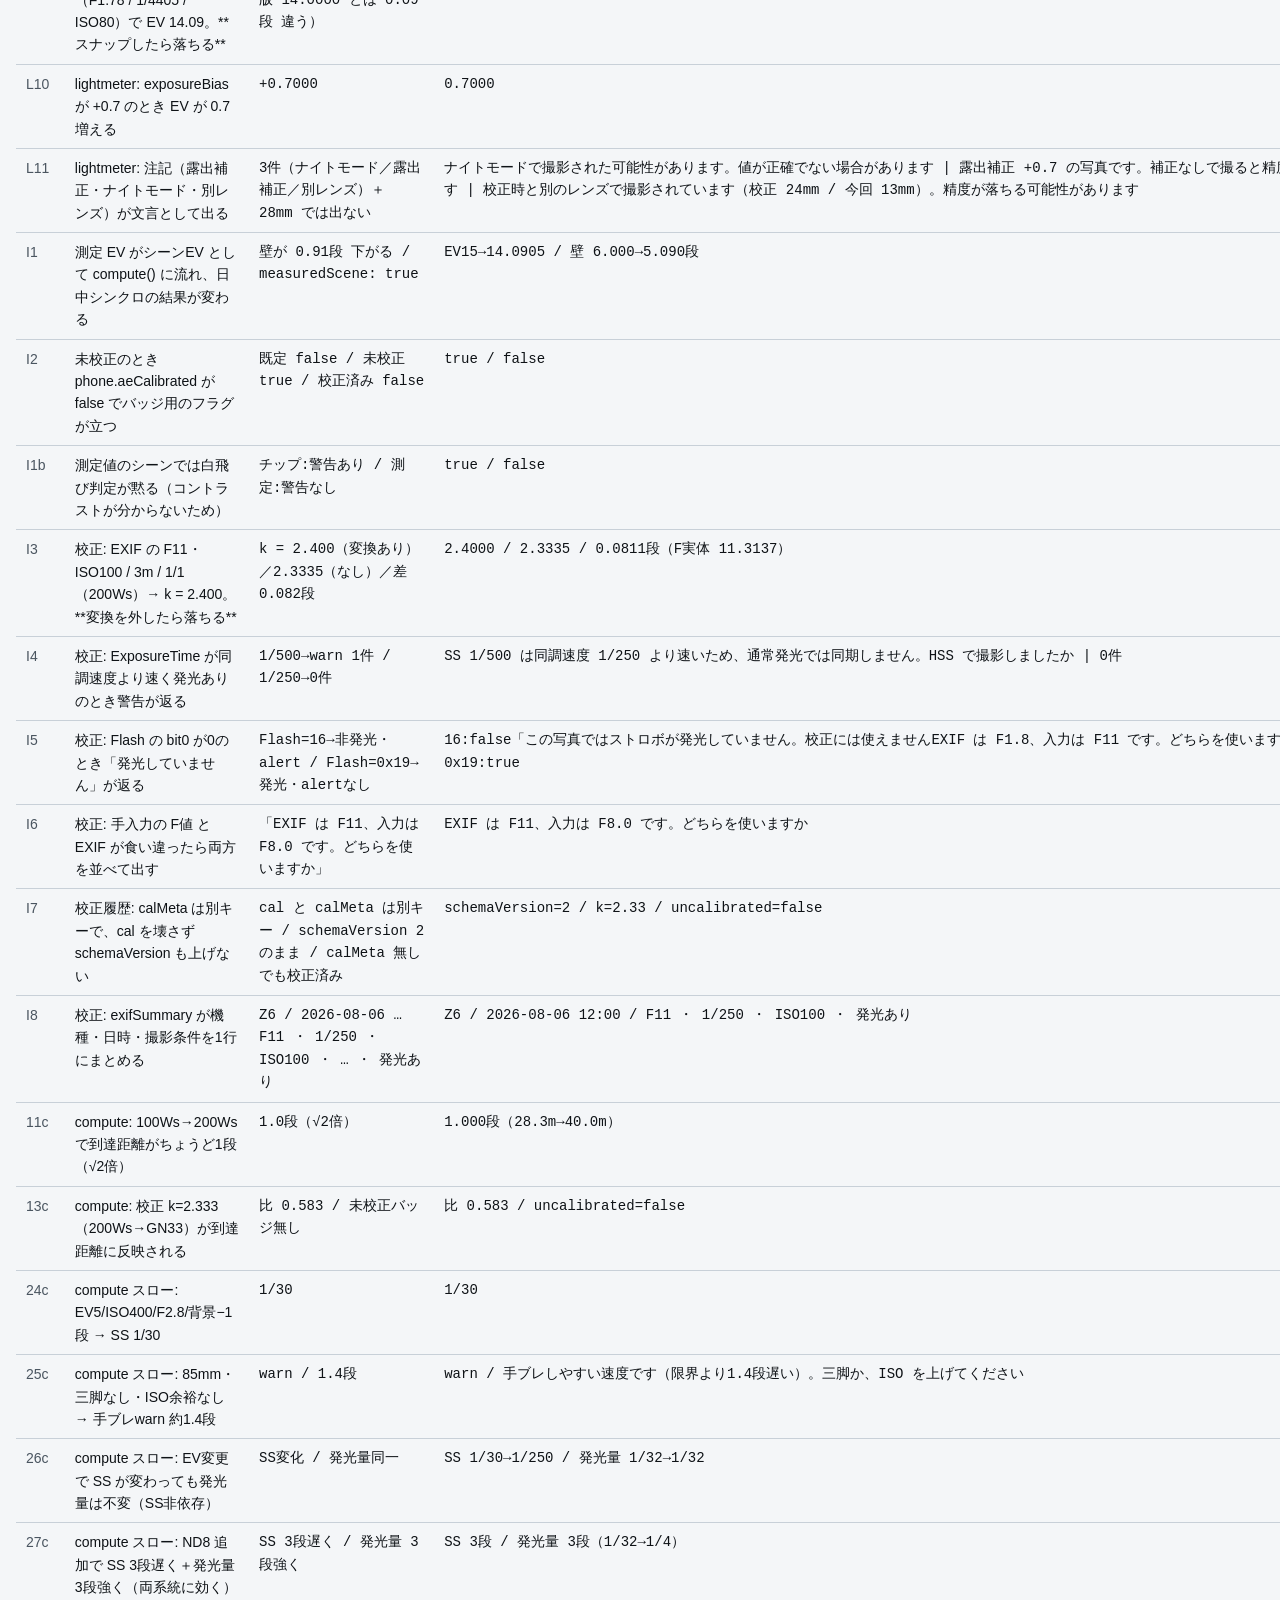
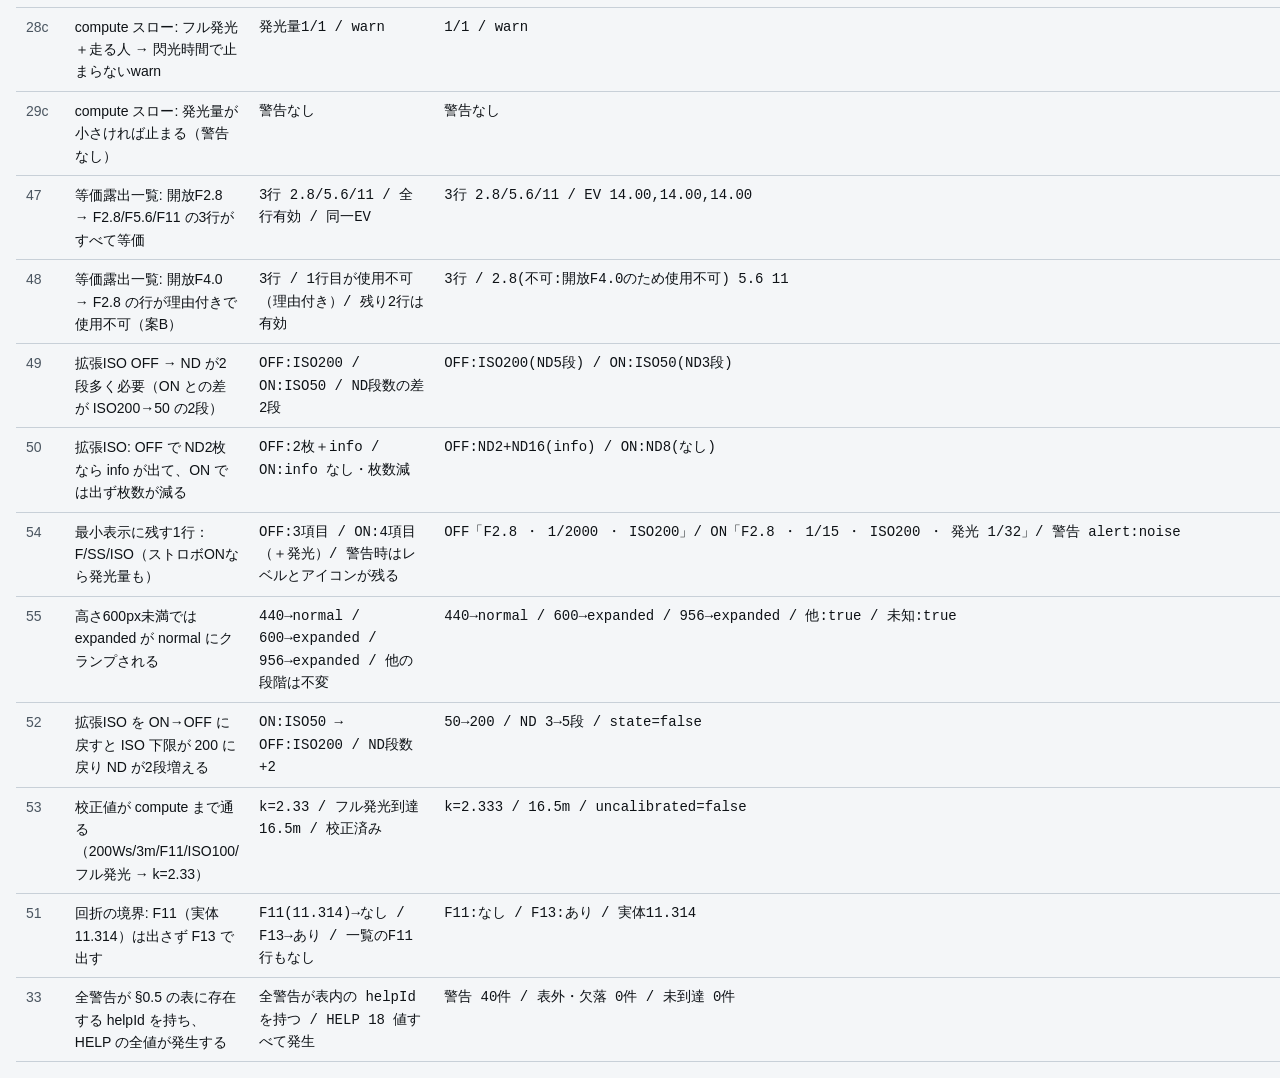
==== commit 5859b992: "feat: カメラのEXIFでストロボ校正の入力を補完 - flash.calibrateFromLabels() を新設し、公称ラベル→厳密値の変換を集約   スマホは実測値なので変換せず、カメラは" ====
--- a/tests.html
+++ b/tests.html
@@ -59,7 +59,7 @@
     import { solveND, ndLabel } from './js/filters.js';
     import {
       gnBase, applyModifier, applyIso, effectiveGN,
-      calibrate, hssLoss, overStops, resolvePower, flashDuration,
+      calibrate, calibrateFromLabels, hssLoss, overStops, resolvePower, flashDuration,
     } from './js/flash.js';
     import {
       shakeWarning, overBrightWarning, isoFloorWarning, freezeWarning, blowoutWarning,
@@ -67,7 +67,10 @@
     } from './js/advisor.js';
     import { SUBJECTS, POWER_STEPS, HELP, MEASURED_SCENE_KEY } from './js/scenes.js';
     import { parseExif } from './js/exif.js';
-    import { evFromExposure, solveAeOffset, lensChangeNote, measurementNotes } from './js/lightmeter.js';
+    import {
+      evFromExposure, solveAeOffset, lensChangeNote, measurementNotes,
+      calibrationNotes, exifSummary,
+    } from './js/lightmeter.js';
     import { compute, clampManual } from './js/compute.js';
     import { makeState, migrate, mergeDeep, clampPanelSize } from './js/state.js';
     // wheel.js から純粋関数だけを取る（makeWheel は DOM を作るのでここでは使わない）
@@ -1316,7 +1319,7 @@
         && un.phoneUncalibrated === true && cal.phoneUncalibrated === false;
       return { expected: '既定 false / 未校正 true / 校正済み false', actual: `${un.phoneUncalibrated} / ${cal.phoneUncalibrated}`, pass: ok };
     });
-    add('I3', '測定値のシーンでは白飛び判定が黙る（コントラストが分からないため）', () => {
+    add('I1b', '測定値のシーンでは白飛び判定が黙る（コントラストが分からないため）', () => {
       // 快晴（contrast 2.5）+ 逆光（+2.0）= 4.5段 でヘッドルーム3段を超えるので通常は警告が出る
       const base = {
         intent: 'daylightSync', camera: { isoMin: 200 }, lens: { fMin: F28, fMax: 22 },
@@ -1327,6 +1330,89 @@
       const has = (d) => d.warnings.some((w) => w.helpId === HELP.blowout);
       const ok = has(chip) === true && has(meas) === false;
       return { expected: 'チップ:警告あり / 測定:警告なし', actual: `${has(chip)} / ${has(meas)}`, pass: ok };
+    });
+
+    // ===== フェーズ2：カメラの EXIF で校正の入力を補完（photocal-spec §4）=========
+    // **カメラ側は公称ラベルなので厳密値へ変換する。** スマホ側（L9）とは逆。
+    // 変換の有無で k が 0.08段 変わるので、I3 がその境界を固定する。
+
+    add('I3', '校正: EXIF の F11・ISO100 / 3m / 1/1（200Ws）→ k = 2.400。**変換を外したら落ちる**', () => {
+      // 公称 F11 の実体は 2^(21/6) = 11.3137。GN = 11.3137 × 3 = 33.941
+      //   k = 33.941 / √200 = 2.400（きっかり。2^3.5·3/(10·2^0.5) = 24/10）
+      // 変換しないと 33.0 / √200 = 2.3335 になり、0.0665 の差＝ちょうど 0.08段
+      // **校正 UI が実際に呼ぶ関数（calibrateFromLabels）を通す。**
+      // exactFromLabels を直接呼ぶだけだと、UI 側で変換を書き忘れても気づけない。
+      const shot = { ws: 200, distance: 3, fAperture: 11, iso: 100, powerStops: 0 };
+      const r = calibrateFromLabels(shot);
+      const without = calibrate(shot).k;       // 素の calibrate＝公称ラベルのまま
+      const gapStops = 2 * Math.log2(r.k / without);
+      const ok = near(r.fExact, 11.3137085, 1e-6)
+        && near(r.k, 2.4, 1e-12)               // 変換あり
+        && !near(r.k, without, 0.01)           // 変換なしと判別できている
+        && near(without, 2.3335, 0.001)
+        && near(gapStops, 0.0816, 0.001);
+      return {
+        expected: 'k = 2.400（変換あり）／2.3335（なし）／差 0.082段',
+        actual: `${r.k.toFixed(4)} / ${without.toFixed(4)} / ${gapStops.toFixed(4)}段（F実体 ${r.fExact.toFixed(4)}）`,
+        pass: ok,
+      };
+    });
+    add('I4', '校正: ExposureTime が同調速度より速く発光ありのとき警告が返る', () => {
+      const fast = { flashFired: true, exposureTime: 1 / 500, fNumber: 11 };
+      const okSpeed = { flashFired: true, exposureTime: 1 / 250, fNumber: 11 };
+      const a = calibrationNotes(fast, { syncSpeed: 1 / 250, inputF: 11 });
+      const b = calibrationNotes(okSpeed, { syncSpeed: 1 / 250, inputF: 11 });
+      const ok = a.length === 1 && a[0].level === 'warn'
+        && /SS 1\/500 は同調速度 1\/250 より速い/.test(a[0].text) && /HSS/.test(a[0].text)
+        && b.length === 0;
+      return { expected: '1/500→warn 1件 / 1/250→0件', actual: `${a.map((n) => n.text).join('')} | ${b.length}件`, pass: ok };
+    });
+    add('I5', '校正: Flash の bit0 が0のとき「発光していません」が返る', () => {
+      // 実機のカメラは非発光で 16（bit0 = 0）を書く。**0 かどうかで見ないこと**
+      const off = parseExif(jpegExif(true, { flash: 16 }));
+      const on = parseExif(jpegExif(true, { flash: 0x19 }));   // bit0=1（発光・戻り光検出）
+      const a = calibrationNotes(off, { syncSpeed: 1 / 250, inputF: 11 });
+      const b = calibrationNotes(on, { syncSpeed: 1 / 250, inputF: 11 });
+      const ok = off.flashFired === false && on.flashFired === true
+        && a.some((n) => n.level === 'alert' && /発光していません/.test(n.text))
+        && !b.some((n) => /発光していません/.test(n.text));
+      return {
+        expected: 'Flash=16→非発光・alert / Flash=0x19→発光・alertなし',
+        actual: `16:${off.flashFired}「${a.map((n) => n.text).join('')}」/ 0x19:${on.flashFired}`,
+        pass: ok,
+      };
+    });
+    add('I6', '校正: 手入力の F値 と EXIF が食い違ったら両方を並べて出す', () => {
+      const exif = { flashFired: true, exposureTime: 1 / 250, fNumber: 11 };
+      const bad = calibrationNotes(exif, { syncSpeed: 1 / 250, inputF: 8 });
+      const same = calibrationNotes(exif, { syncSpeed: 1 / 250, inputF: 11 });
+      // ラベルは系列の表記をそのまま使う（F8 は '8.0'）。アプリの他の表示と揃える
+      const ok = bad.length === 1 && /EXIF は F11、入力は F8\.0 です/.test(bad[0].text) && same.length === 0;
+      return { expected: '「EXIF は F11、入力は F8.0 です。どちらを使いますか」', actual: bad.map((n) => n.text).join('') || '出ない', pass: ok };
+    });
+    add('I7', '校正履歴: calMeta は別キーで、cal を壊さず schemaVersion も上げない', () => {
+      const st = makeState();
+      const p = st.profiles[0];
+      // 既存データ（calMeta が無い）を読んでも落ちないこと＝移送が要らないことの確認
+      const legacy = makeState({ profiles: [{ ...p, cal: { reflector: 2.33 } }, st.profiles[1]] });
+      delete legacy.profiles[0].calMeta;
+      const d = compute(mergeDeep(legacy, { intent: 'daylightSync' }));
+      const ok = typeof p.cal === 'object' && typeof p.calMeta === 'object'
+        && makeState().schemaVersion === 2          // 上げていない
+        && legacy.profiles[0].cal.reflector === 2.33 // k は残る
+        && d.uncalibrated === false;                 // calMeta 無しでも「校正済み」と判定される
+      return {
+        expected: 'cal と calMeta は別キー / schemaVersion 2 のまま / calMeta 無しでも校正済み',
+        actual: `schemaVersion=${makeState().schemaVersion} / k=${legacy.profiles[0].cal.reflector} / uncalibrated=${d.uncalibrated}`,
+        pass: ok,
+      };
+    });
+    add('I8', '校正: exifSummary が機種・日時・撮影条件を1行にまとめる', () => {
+      const e = parseExif(jpegExif(true, { fNum: 1100, fDen: 100, expNum: 1, expDen: 250, iso: 100, flash: 0x19 }));
+      const s = exifSummary(e);
+      const ok = /Z6/.test(s.head) && /2026-08-06/.test(s.head)
+        && /F11/.test(s.body) && /1\/250/.test(s.body) && /ISO100/.test(s.body) && /発光あり/.test(s.body);
+      return { expected: 'Z6 / 2026-08-06 … F11 ・ 1/250 ・ ISO100 ・ … ・ 発光あり', actual: `${s.head} / ${s.body}`, pass: ok };
     });
 
     add('11c', 'compute: 100Ws→200Ws で到達距離がちょうど1段（√2倍）', () => {
